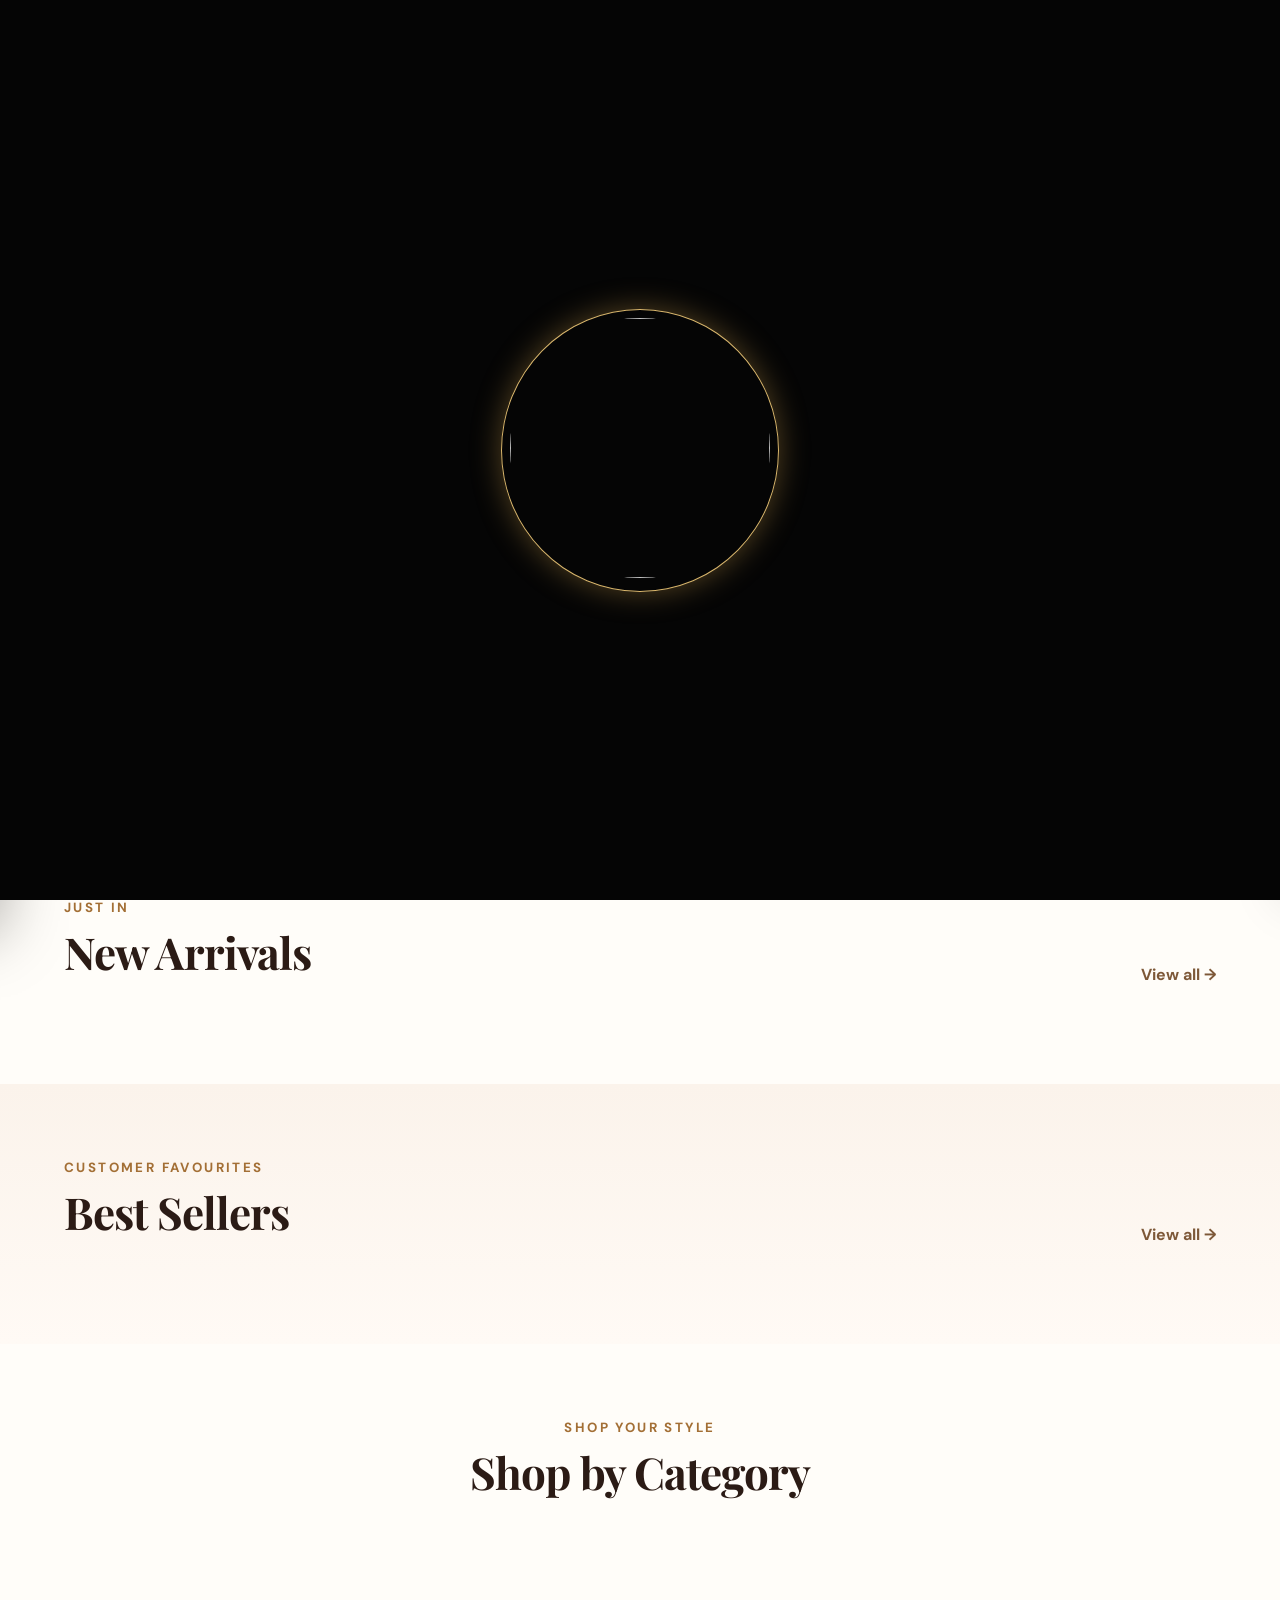
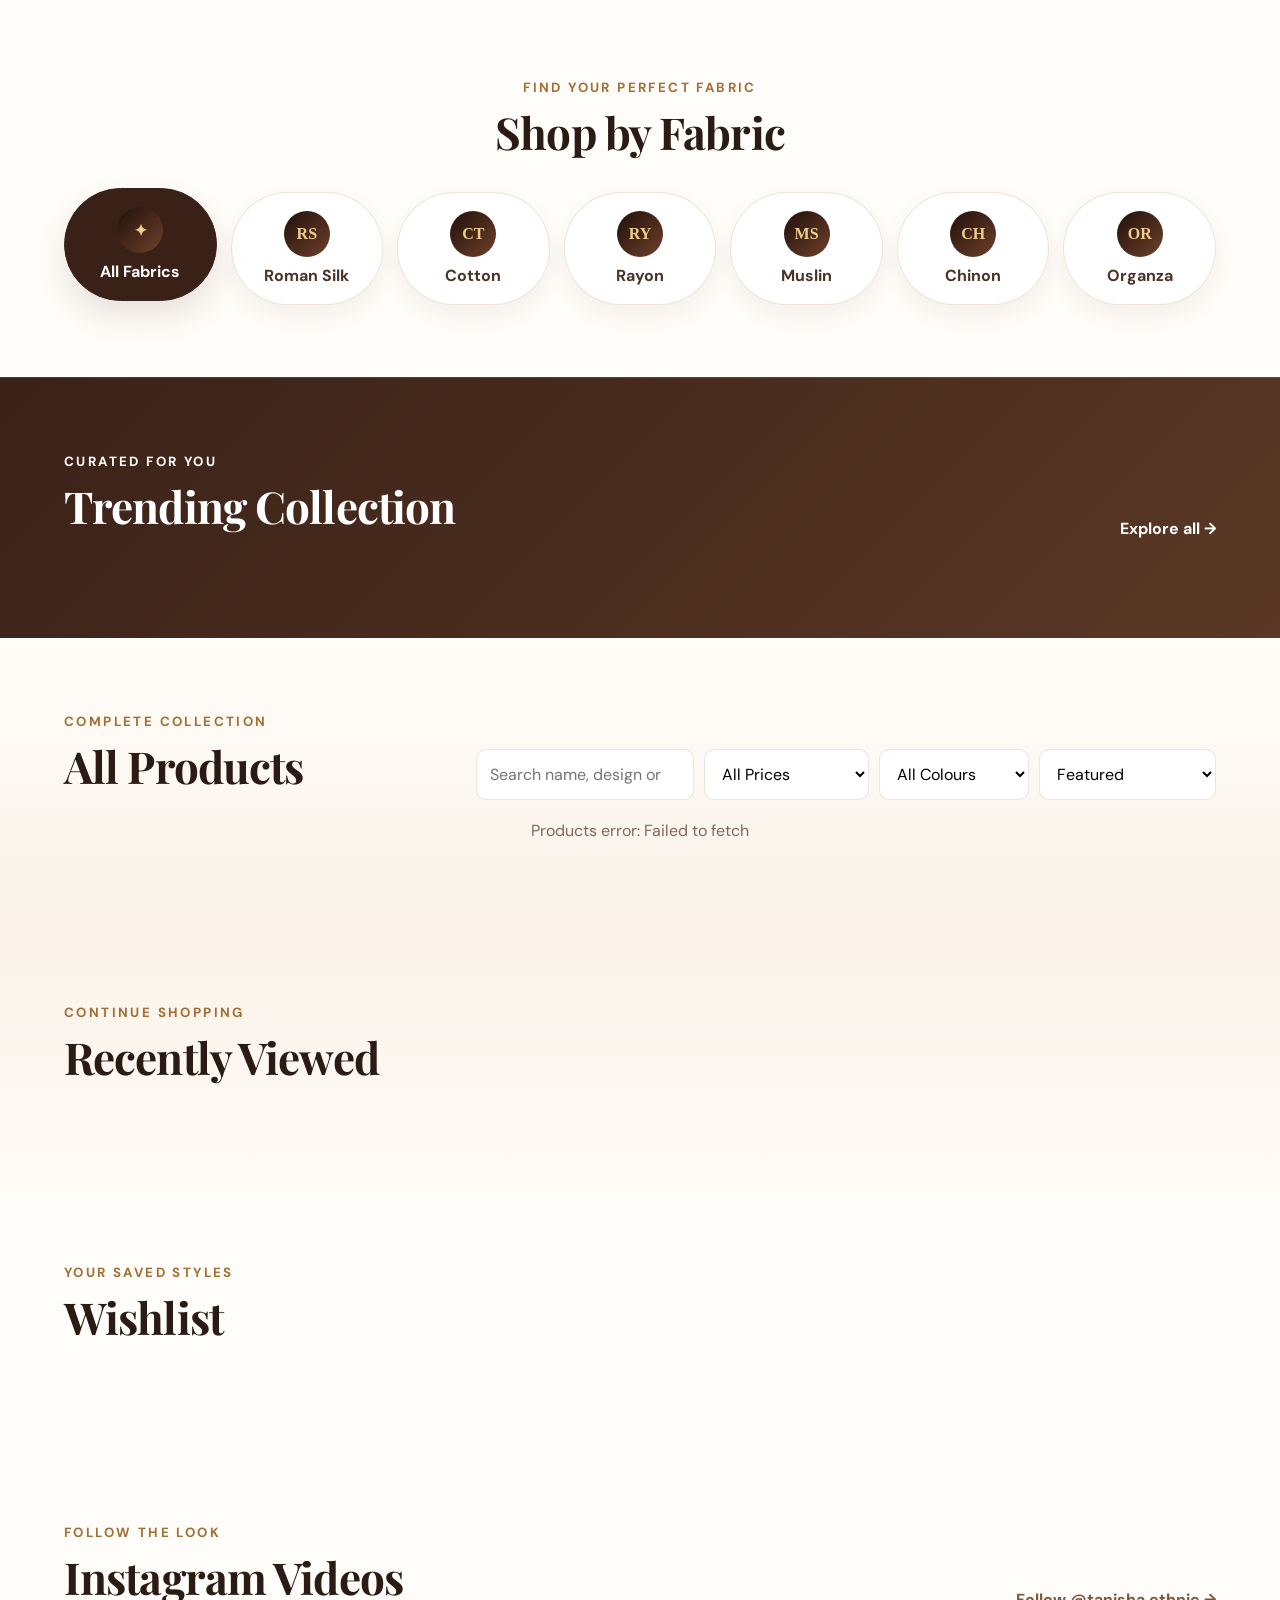
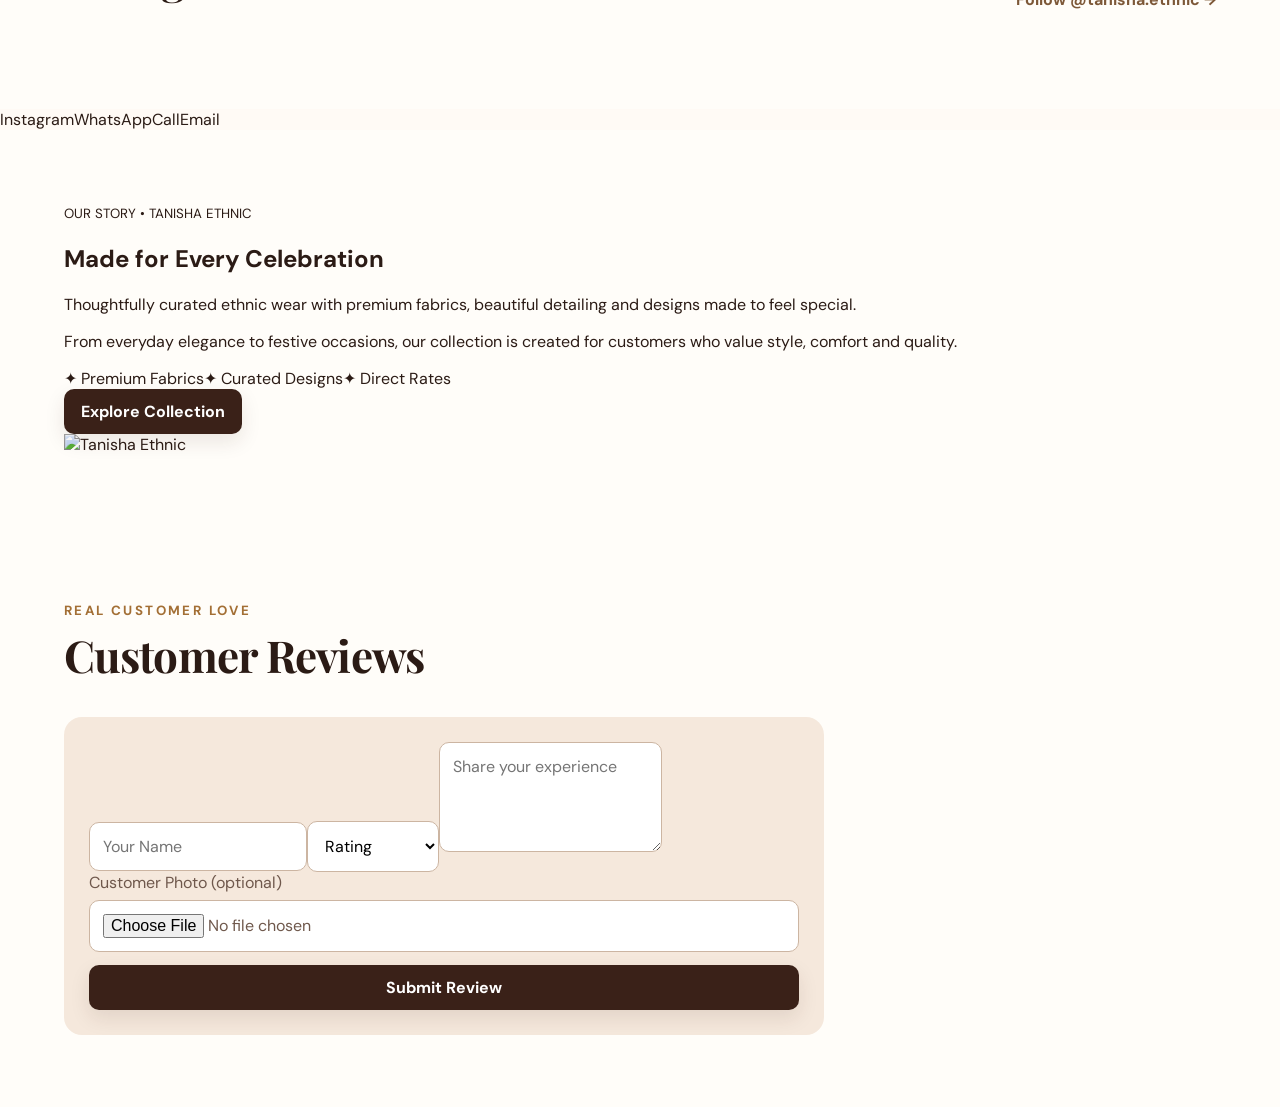
==== index.html @ c93c906d "fix: finalize reviews and story sections" ====
<!doctype html>
<html lang="en">
<head>
  <meta charset="utf-8">
  <meta name="viewport" content="width=device-width,initial-scale=1,viewport-fit=cover">
  <title>Premium Ethnic Collection | Direct Manufacturer Rates | Tanisha Ethnic</title>
  <meta name="description" content="Premium ethnic collection from Tanisha Ethnic with direct manufacturer rates. Explore curated ethnic styles and order directly on WhatsApp.">
  <meta name="theme-color" content="#fffaf5">
  <meta name="robots" content="index,follow,max-image-preview:large">
  <meta property="og:title" content="Premium Ethnic Collection | Direct Manufacturer Rates | Tanisha Ethnic">
  <meta property="og:description" content="Premium ethnic styles at direct manufacturer rates from Tanisha Ethnic, Ahmedabad.">
  <meta property="og:type" content="website">
  <meta property="og:url" content="https://tanishaethnics.netlify.app/">
  <meta property="og:image" content="https://tanishaethnics.netlify.app/brand-round.png">
  <meta property="og:image:width" content="1024">
  <meta property="og:image:height" content="1024">
  <meta name="twitter:card" content="summary_large_image">
  <link rel="canonical" href="https://tanishaethnics.netlify.app/">
  <link rel="manifest" href="manifest.webmanifest">
  <link rel="icon" type="image/png" href="favicon-192.png"><link rel="apple-touch-icon" href="apple-touch-icon.png">
  <link rel="preconnect" href="https://cdn.jsdelivr.net" crossorigin>
  <link rel="preconnect" href="https://cxydymcjgxgcdqgltnii.supabase.co" crossorigin>
  <link rel="stylesheet" href="styles.css?v=46-premium-luxury"><link rel="stylesheet" href="premium-light.css?v=46-premium-luxury">
  <style id="mobile-contact-overflow-fix">
    @media (max-width:600px){
      .contactStrip>a{min-width:0;overflow:hidden}
      .contactStrip>a>span:last-child{min-width:0;max-width:calc(100% - 44px);overflow:hidden}
      .contactStrip strong,.contactStrip small{display:block;min-width:0;overflow:hidden;text-overflow:ellipsis;white-space:nowrap}
      .contactStrip strong{font-size:10px;letter-spacing:-.2px}
    }
  </style>
  <!-- Tanisha Ethnic V38 Final Launch Edition -->
  <script type="application/ld+json">
  {
    "@context": "https://schema.org",
    "@type": "OnlineStore",
    "name": "Tanisha Ethnic",
    "url": "https://tanishaethnics.netlify.app/",
    "logo": "https://tanishaethnics.netlify.app/brand-round.png",
    "email": "tanishaethnic@gmail.com",
    "telephone": "+91-81411-52565",
    "address": {
      "@type": "PostalAddress",
      "addressLocality": "Ahmedabad",
      "addressRegion": "Gujarat",
      "addressCountry": "IN"
    },
    "sameAs": ["https://www.instagram.com/tanisha.ethnic/"]
  }
  </script>
</head>
<body>
  <div id="brandLoader" class="brandLoader" aria-hidden="true"><div class="loaderGlow"><img src="brand-round.png" alt=""><span></span></div></div><script>window.setTimeout(function(){var l=document.getElementById("brandLoader");if(l)l.classList.add("hide");},2500);</script>
  <svg class="svgSprite" aria-hidden="true" focusable="false">
    <symbol id="i-menu" viewBox="0 0 24 24"><path d="M4 6h16M4 12h16M4 18h16"/></symbol>
    <symbol id="i-cart" viewBox="0 0 24 24"><path d="M3 4h2l2.2 10.2a2 2 0 0 0 2 1.6h7.8a2 2 0 0 0 2-1.6L20.5 8H7"/><circle cx="10" cy="20" r="1"/><circle cx="18" cy="20" r="1"/></symbol>
    <symbol id="i-whatsapp" viewBox="0 0 24 24"><path d="M20.5 11.6a8.4 8.4 0 0 1-12.4 7.4L3 20.5l1.5-4.9A8.4 8.4 0 1 1 20.5 11.6Z"/><path d="M8.4 7.7c.2-.4.4-.4.7-.4h.5c.2 0 .4.1.5.4l.8 1.9c.1.3 0 .5-.1.7l-.6.8c-.2.2-.1.5 0 .7.7 1.2 1.7 2.2 3 2.8.3.1.5.1.7-.1l.8-1c.2-.2.4-.3.7-.2l1.9.9c.3.1.4.3.4.6 0 .4-.2 1.4-.9 2-.6.6-1.5.9-2.4.7-1.2-.2-2.7-.8-4.4-2.3-1.4-1.2-2.4-2.7-3-4.1-.6-1.5-.1-2.8.5-3.4Z"/></symbol>
    <symbol id="i-instagram" viewBox="0 0 24 24"><rect x="3" y="3" width="18" height="18" rx="5"/><circle cx="12" cy="12" r="4"/><circle cx="17.5" cy="6.5" r="1" fill="currentColor" stroke="none"/></symbol>
    <symbol id="i-phone" viewBox="0 0 24 24"><path d="M7.2 3.5 4.8 5.9c-.8.8-.5 2.5.4 4.2 1.7 3.3 5.4 7 8.7 8.7 1.7.9 3.4 1.2 4.2.4l2.4-2.4-4.1-3-1.7 1.7c-.5.5-1.4.2-2.4-.5a14 14 0 0 1-3.3-3.3c-.7-1-.9-1.9-.5-2.4l1.7-1.7-3-4.1Z"/></symbol>
    <symbol id="i-mail" viewBox="0 0 24 24"><rect x="3" y="5" width="18" height="14" rx="2"/><path d="m4 7 8 6 8-6"/></symbol>
    <symbol id="i-heart" viewBox="0 0 24 24"><path d="M20.8 4.8a5.5 5.5 0 0 0-7.8 0L12 5.8l-1-1a5.5 5.5 0 0 0-7.8 7.8L12 21l8.8-8.4a5.5 5.5 0 0 0 0-7.8Z"/></symbol>
    <symbol id="i-truck" viewBox="0 0 24 24"><path d="M3 6h11v10H3zM14 10h4l3 3v3h-7z"/><circle cx="7" cy="18" r="2"/><circle cx="18" cy="18" r="2"/></symbol>
    <symbol id="i-box" viewBox="0 0 24 24"><path d="m4 7 8-4 8 4-8 4-8-4Z"/><path d="M4 7v10l8 4 8-4V7M12 11v10"/></symbol>
    <symbol id="i-sparkle" viewBox="0 0 24 24"><path d="m12 2 1.6 5.4L19 9l-5.4 1.6L12 16l-1.6-5.4L5 9l5.4-1.6L12 2ZM19 15l.8 2.2L22 18l-2.2.8L19 21l-.8-2.2L16 18l2.2-.8L19 15Z"/></symbol>
    <symbol id="i-pin" viewBox="0 0 24 24"><path d="M20 10c0 5-8 12-8 12S4 15 4 10a8 8 0 1 1 16 0Z"/><circle cx="12" cy="10" r="2.5"/></symbol>
    <symbol id="i-search" viewBox="0 0 24 24"><circle cx="11" cy="11" r="7"/><path d="m20 20-4-4"/></symbol>
  </svg>
  <div id="offerBar" class="offerBar">Premium Ethnic Collection | Direct Manufacturer Rates</div>
  <header class="siteHeader">
    <button id="menuBtn" class="menuBtn iconOnly" aria-label="Open menu"><svg><use href="#i-menu"/></svg></button>
    <a class="brand" href="#top"><img src="brand-round.png" alt="Tanisha Ethnic"><span><b>TANISHA ETHNIC</b><small>Elegance in Every Thread</small></span></a>
    <nav id="mainNav" class="sideDrawer" aria-hidden="true"><div class="drawerBrand"><img src="brand-round.png" alt="Tanisha Ethnic"><div><b>Tanisha Ethnic</b><small>Premium Retail Store</small></div><button id="closeMenu" aria-label="Close menu">×</button></div><a href="#top">⌂ Home</a><a href="#new">✦ New Arrivals</a><a href="#best">♨ Best Sellers</a><a href="#shop">♢ Shop Collection</a><a href="#fabric">✧ Shop by Fabric</a><a href="#videos">▶ Instagram Videos</a><a href="#story">♛ Our Story</a><a href="#wishlist">♡ Wishlist <span id="wishlistCount" class="hidden">0</span></a><a href="#reviews">★ Customer Reviews</a><div class="drawerDivider"></div><a id="menuInstagram" target="_blank" rel="noopener">Instagram</a><a id="menuWhatsApp" target="_blank" rel="noopener">WhatsApp Support</a><a href="mailto:tanishaethnic@gmail.com">Email Us</a><a href="admin.html">Admin Login</a></nav><div id="menuBackdrop" class="menuBackdrop"></div>
    <div class="headerActions"><button id="searchBtn" class="headerIcon" aria-label="Search"><svg><use href="#i-search"/></svg></button><a href="#wishlist" class="headerIcon" aria-label="Wishlist"><svg><use href="#i-heart"/></svg></a><button id="installBtn" class="ghostBtn hidden">Install App</button><button id="cartBtn" class="cartBtn" aria-label="Open cart"><svg><use href="#i-cart"/></svg><span id="cartCount" class="hidden">0</span></button><a id="whatsappTop" class="primaryBtn withIcon" target="_blank" rel="noopener"><svg><use href="#i-whatsapp"/></svg>WhatsApp</a></div>
  </header>

  <section class="contactStrip">
    <a id="instagramTop" target="_blank" rel="noopener"><span class="contactIcon"><svg><use href="#i-instagram"/></svg></span><span><small>Instagram</small><strong>@tanisha.ethnic</strong></span></a>
    <a id="whatsappContact" target="_blank" rel="noopener"><span class="contactIcon"><svg><use href="#i-whatsapp"/></svg></span><span><small>WhatsApp</small><strong id="whatsappNumberText">+91 81411 52565</strong></span></a>
    <a id="phoneTop" href="tel:+918141152565"><span class="contactIcon"><svg><use href="#i-phone"/></svg></span><span><small>Call Us</small><strong id="phoneNumberText">+91 81411 52565</strong></span></a>
    <a href="mailto:tanishaethnic@gmail.com"><span class="contactIcon"><svg><use href="#i-mail"/></svg></span><span><small>Email</small><strong>tanishaethnic@gmail.com</strong></span></a>
  </section>

  <main id="top">
    <section class="heroSlider" aria-label="Offers and collections">
      <div id="heroSlides"></div>
      <button id="prevSlide" class="sliderBtn prev" aria-label="Previous slide">‹</button>
      <button id="nextSlide" class="sliderBtn next" aria-label="Next slide">›</button>
      <div id="slideDots" class="slideDots"></div>
    </section>

    <section class="trustRow"><div><b><svg><use href="#i-sparkle"/></svg>Premium Quality</b><small>Finest fabrics</small></div><div><b><svg><use href="#i-box"/></svg>Easy Shopping</b><small>Simple & smooth experience</small></div><div><b><svg><use href="#i-whatsapp"/></svg>WhatsApp Assistance</b><small>Quick support</small></div><div><b><svg><use href="#i-truck"/></svg>Secure Experience</b><small>Safe & trusted shopping</small></div></section>

    <section id="new" class="section"><div class="sectionHeading"><div><small>JUST IN</small><h2>New Arrivals</h2></div><a href="#shop">View all →</a></div><div id="newGrid" class="productGrid"></div></section>
    <section id="best" class="section soft"><div class="sectionHeading"><div><small>CUSTOMER FAVOURITES</small><h2>Best Sellers</h2></div><a href="#shop">View all →</a></div><div id="bestGrid" class="productGrid"></div></section>

    <section class="section categories"><div class="sectionHeading center"><div><small>SHOP YOUR STYLE</small><h2>Shop by Category</h2></div></div><div id="categoryButtons"></div></section>

    <section id="fabric" class="section fabricSection"><div class="sectionHeading center"><div><small>FIND YOUR PERFECT FABRIC</small><h2>Shop by Fabric</h2></div></div><div id="fabricButtons" class="fabricButtons"><button data-fabric="All" class="active"><span>✦</span>All Fabrics</button><button data-fabric="Roman Silk"><span>RS</span>Roman Silk</button><button data-fabric="Cotton"><span>CT</span>Cotton</button><button data-fabric="Rayon"><span>RY</span>Rayon</button><button data-fabric="Muslin"><span>MS</span>Muslin</button><button data-fabric="Chinon"><span>CH</span>Chinon</button><button data-fabric="Organza"><span>OR</span>Organza</button></div></section>

    <section id="trending" class="section darkSection"><div class="sectionHeading"><div><small>CURATED FOR YOU</small><h2>Trending Collection</h2></div><a href="#shop">Explore all →</a></div><div id="trendingGrid" class="productGrid"></div></section>

    <section id="shop" class="section shopSection">
      <div class="shopHead"><div><small>COMPLETE COLLECTION</small><h2>All Products</h2></div><div class="filters"><input id="search" type="search" list="searchSuggestions" autocomplete="off" placeholder="Search name, design or category"><datalist id="searchSuggestions"></datalist><select id="priceFilter"><option value="all">All Prices</option><option value="under1000">Under ₹1,000</option><option value="1000to2000">₹1,000–₹2,000</option><option value="above2000">Above ₹2,000</option></select><select id="colorFilter"><option value="all">All Colours</option></select><select id="sort"><option value="featured">Featured</option><option value="new">Newest</option><option value="low">Price: Low to High</option><option value="high">Price: High to Low</option><option value="discount">Best Discount</option></select></div></div>
      <p id="statusText" class="statusText">Loading products…</p><div id="productGrid" class="productGrid"></div>
    </section>

    <section id="recent" class="section soft"><div class="sectionHeading"><div><small>CONTINUE SHOPPING</small><h2>Recently Viewed</h2></div></div><div id="recentGrid" class="productGrid"></div></section>

    <section id="wishlist" class="section wishlistSection"><div class="sectionHeading"><div><small>YOUR SAVED STYLES</small><h2>Wishlist</h2></div></div><div id="wishlistGrid" class="productGrid"></div></section>

    <section id="videos" class="section videoSection"><div class="sectionHeading"><div><small>FOLLOW THE LOOK</small><h2>Instagram Videos</h2></div><a id="instagramSectionLink" target="_blank" rel="noopener">Follow @tanisha.ethnic →</a></div><div id="videoGrid" class="videoGrid"></div></section>

    <div class="contactQuickLinks"><a id="storyInstagram" target="_blank" rel="noopener">Instagram</a><a id="storyWhatsApp" target="_blank" rel="noopener">WhatsApp</a><a id="storyCall">Call</a><a id="storyEmail" href="mailto:tanishaethnic@gmail.com">Email</a></div><section id="story" class="section storySection"><div class="storyCard"><div><small>OUR STORY • TANISHA ETHNIC</small><h2>Made for Every Celebration</h2><p>Thoughtfully curated ethnic wear with premium fabrics, beautiful detailing and designs made to feel special.</p><p>From everyday elegance to festive occasions, our collection is created for customers who value style, comfort and quality.</p><div class="storyHighlights"><span>✦ Premium Fabrics</span><span>✦ Curated Designs</span><span>✦ Direct Rates</span></div><a href="#shop" class="primaryBtn">Explore Collection</a></div><img src="brand-round.png" alt="Tanisha Ethnic"></div></section>

    <section id="reviews" class="section reviewsSection"><div class="sectionHeading"><div><small>REAL CUSTOMER LOVE</small><h2>Customer Reviews</h2></div></div><div class="reviewSummary" id="ratingSummary"></div><div id="reviewGrid" class="reviewsList"></div><form id="reviewForm" class="reviewForm"><div class="reviewFormGrid"><input name="customer_name" required maxlength="80" placeholder="Your Name"><select name="rating" required><option value="">Rating</option><option value="5">★★★★★ 5</option><option value="4">★★★★☆ 4</option><option value="3">★★★☆☆ 3</option><option value="2">★★☆☆☆ 2</option><option value="1">★☆☆☆☆ 1</option></select><textarea name="review_text" required maxlength="500" placeholder="Share your experience"></textarea><label class="reviewUpload">Customer Photo (optional)<input name="photo" type="file" accept="image/*"></label></div><button class="primaryBtn" type="submit">Submit Review</button></form></section>
  </main>

  <div id="cartDrawer" class="cartDrawer" aria-hidden="true"><div class="cartPanel"><div class="panelHead"><h2>Your Cart</h2><button id="closeCart" aria-label="Close cart">×</button></div><div id="cartItems"></div><div class="cartFooter"><div><span>Total</span><strong id="cartTotal">₹0</strong></div><a id="checkoutWhatsApp" class="primaryBtn" target="_blank" rel="noopener">Order on WhatsApp</a></div></div></div>
  <div id="searchOverlay" class="searchOverlay hidden"><div class="searchPanel"><button id="closeSearch" aria-label="Close search">×</button><input id="searchOverlayInput" type="search" placeholder="Search products..."><div id="searchOverlayResults"></div></div></div>
  <div id="productModal" class="modal hidden"><div class="modalBackdrop"></div><div class="modalCard"><button id="closeModal" class="modalClose">×</button><div id="modalBody"></div></div></div>
  <div id="toast" class="toast" role="status"></div>
  <script src="config.js"></script><script src="menu.js"></script><script src="app.js"></script>
</body>
</html>
---- styles.css ----
@import url('https://fonts.googleapis.com/css2?family=DM+Sans:wght@400;500;600;700&family=Playfair+Display:wght@600;700&display=swap');
:root{--ink:#2b1b15;--brown:#3a2118;--gold:#b7874f;--cream:#fffaf5;--soft:#f5e8dc;--line:#ead9ca;--white:#fff;--danger:#b93838;--green:#128c4b;--shadow:0 18px 50px rgba(43,27,21,.10)}
*{box-sizing:border-box}html{scroll-behavior:smooth}body{margin:0;font-family:'DM Sans',Arial,sans-serif;background:var(--cream);color:var(--ink)}body.noScroll{overflow:hidden}a{text-decoration:none;color:inherit}button,input,select,textarea{font:inherit}.hidden{display:none!important}.offerBar{background:linear-gradient(90deg,#20100b,#5b3423,#20100b);color:#fff;text-align:center;padding:10px 16px;font-size:13px;font-weight:700;letter-spacing:.4px}.siteHeader{min-height:82px;display:flex;align-items:center;justify-content:space-between;padding:10px 5%;background:rgba(255,255,255,.96);backdrop-filter:blur(12px);position:sticky;top:0;z-index:20;border-bottom:1px solid #f0e4da}.brand{display:flex;align-items:center;gap:11px}.brand img{width:56px;height:56px;border-radius:50%}.brand span{display:flex;flex-direction:column}.brand b{font-family:'Playfair Display',serif;letter-spacing:1px}.brand small{font-size:11px;color:#8b6e60}.siteHeader nav{display:flex;gap:24px;align-items:center}.siteHeader nav a{font-weight:600;font-size:14px}.siteHeader nav a:hover{color:var(--gold)}#wishlistCount{display:inline-grid;place-items:center;min-width:20px;height:20px;border-radius:20px;background:var(--brown);color:#fff;font-size:11px}.headerActions{display:flex;gap:8px}.primaryBtn,.secondaryBtn,.ghostBtn{border:0;border-radius:10px;padding:12px 17px;font-weight:700;cursor:pointer;display:inline-flex;align-items:center;justify-content:center}.primaryBtn{background:var(--brown);color:#fff}.primaryBtn:hover{background:#24130e}.secondaryBtn{background:#fff;border:1px solid #cdb29a;color:var(--brown)}.ghostBtn{background:#f3e6d9;color:var(--brown)}.menuBtn{display:none;border:0;background:transparent;font-size:26px}.contactStrip{display:grid;grid-template-columns:repeat(4,1fr);border-bottom:1px solid var(--line);background:var(--line);gap:1px}.contactStrip>a{display:flex;align-items:center;justify-content:center;gap:10px;padding:12px;background:#fff}.contactStrip>a>span:last-child{display:flex;flex-direction:column}.contactStrip small{color:#866b5d;font-size:11px}.contactStrip strong{font-size:13px}.contactIcon{width:34px;height:34px;border-radius:50%;display:grid;place-items:center;background:#f4e7dc;color:var(--brown);font-weight:800;font-size:12px}.heroSlider{position:relative;min-height:620px;overflow:hidden;background:#25130d}.slide{position:absolute;inset:0;display:grid;grid-template-columns:1.05fr .95fr;align-items:center;padding:70px 7%;opacity:0;transform:scale(1.02);transition:.65s ease;color:#fff;background:radial-gradient(circle at 75% 35%,rgba(183,135,79,.30),transparent 28%),linear-gradient(120deg,#1b0d09,#5a3020)}.slide.active{opacity:1;transform:scale(1)}.slideText{z-index:2}.slideText small,.sectionHeading small,.shopHead small{letter-spacing:2.4px;color:#cda879;font-weight:700}.slide h1{font-family:'Playfair Display',serif;font-size:68px;line-height:1.02;margin:14px 0;max-width:680px}.slide p{font-size:19px;line-height:1.7;max-width:580px;color:#f6e8dd}.heroActions{display:flex;gap:15px;align-items:center;margin-top:28px}.heroLink{font-weight:700;border-bottom:1px solid #fff}.slideVisual{position:relative;display:grid;place-items:center}.slideVisual img{position:relative;z-index:2;max-width:430px;width:100%;max-height:470px;object-fit:contain;filter:drop-shadow(0 30px 50px #0008)}.heroGlow{position:absolute;width:390px;height:390px;border-radius:50%;background:radial-gradient(circle,#d9b18055,transparent 65%)}.sliderBtn{position:absolute;top:50%;transform:translateY(-50%);z-index:3;width:46px;height:46px;border:1px solid #ffffff55;border-radius:50%;font-size:30px;background:#ffffff20;color:#fff;cursor:pointer}.sliderBtn.prev{left:18px}.sliderBtn.next{right:18px}.slideDots{position:absolute;bottom:20px;left:0;right:0;display:flex;justify-content:center;gap:8px;z-index:3}.slideDots button{width:9px;height:9px;border-radius:50%;border:0;background:#ffffff66}.slideDots button.active{width:28px;border-radius:10px;background:#fff}.trustRow{display:grid;grid-template-columns:repeat(4,1fr);padding:24px 5%;background:#fff;border-bottom:1px solid var(--line)}.trustRow div{display:flex;flex-direction:column;align-items:center;text-align:center;gap:5px;border-right:1px solid var(--line)}.trustRow div:last-child{border:0}.trustRow small{color:#846a5d}.section{padding:72px 5%}.section.soft{background:var(--soft)}.sectionHeading{display:flex;justify-content:space-between;align-items:end;margin-bottom:26px}.sectionHeading.center{justify-content:center;text-align:center}.sectionHeading h2,.shopHead h2{font-family:'Playfair Display',serif;font-size:44px;margin:5px 0}.sectionHeading>a{font-weight:700;color:var(--brown)}.productGrid{display:grid;grid-template-columns:repeat(4,1fr);gap:22px}.productCard{background:#fff;border:1px solid var(--line);border-radius:18px;overflow:hidden;box-shadow:0 8px 30px rgba(43,27,21,.06);transition:.25s}.productCard:hover{transform:translateY(-5px);box-shadow:var(--shadow)}.imageWrap{position:relative;overflow:hidden}.imageWrap>img{display:block;width:100%;aspect-ratio:3/4;object-fit:cover;object-position:top;background:#efe1d4;transition:.4s}.productCard:hover .imageWrap>img{transform:scale(1.035)}.badge,.discount{position:absolute;top:12px;padding:7px 10px;border-radius:30px;color:#fff;font-size:11px;font-weight:800;z-index:2}.badge{left:12px;background:var(--brown)}.discount{right:12px;background:var(--danger)}.wishBtn{position:absolute;right:12px;bottom:12px;width:42px;height:42px;border-radius:50%;border:1px solid #ead9ca;background:#fff;font-size:22px;cursor:pointer;box-shadow:0 5px 14px #0002}.wishBtn.active{color:var(--danger)}.cardBody{padding:17px}.cardBody>small{color:#8c6e5e;text-transform:uppercase;letter-spacing:1px}.cardBody h3{font-family:'Playfair Display',serif;font-size:22px;margin:8px 0 10px}.priceRow{display:flex;align-items:center;gap:8px}.price{font-size:20px;font-weight:800}.priceRow del{color:#9d887d}.stock{font-size:12px;font-weight:700}.stock.in{color:var(--green)}.stock.out{color:#9b6b3f}.cardActions{display:grid;grid-template-columns:1fr 1fr;gap:8px;margin-top:14px}.cardActions>*{padding:10px 9px;font-size:13px}.categories{text-align:center}.categories button{padding:11px 18px;border:1px solid #cdb29a;background:#fff;border-radius:30px;margin:5px;cursor:pointer;font-weight:700}.categories button.active{background:var(--brown);color:#fff}.shopSection{background:#fff}.shopHead{display:flex;justify-content:space-between;align-items:end;gap:20px;margin-bottom:20px}.filters{display:flex;gap:10px}.filters input,.filters select,.reviewForm input,.reviewForm select,.reviewForm textarea{padding:13px;border:1px solid #ccb5a2;border-radius:10px;background:#fff}.filters input{min-width:300px}.statusText{text-align:center;color:#806759}.wishlistSection{background:#f8eee6}.wishlistNote{margin-top:-15px;color:#7f675a}.textBtn{border:0;background:transparent;color:var(--danger);font-weight:700;cursor:pointer}.emptyState{grid-column:1/-1;text-align:center;padding:55px;background:#fff;border:1px dashed #cdb29a;border-radius:18px}.emptyState b{font-family:'Playfair Display',serif;font-size:26px}.emptyState .primaryBtn{margin-top:10px}.reviewsSection{background:#fff}.reviewGrid{display:grid;grid-template-columns:repeat(3,1fr);gap:18px}.reviewCard{background:#fffaf5;padding:22px;border-radius:16px;border:1px solid var(--line)}.reviewCard p{line-height:1.65}.stars{color:#d39200;letter-spacing:2px}.reviewForm{margin-top:28px;background:var(--soft);padding:25px;border-radius:18px;display:grid;gap:13px;max-width:760px}.formTwo{display:grid;grid-template-columns:1fr 180px;gap:10px}.reviewForm textarea{min-height:110px;resize:vertical}.floatingWa{position:fixed;right:20px;bottom:20px;width:58px;height:58px;border-radius:50%;background:#1ca95c;color:#fff;display:grid;place-items:center;font-weight:900;z-index:15;box-shadow:0 12px 30px #0004}footer{background:#1d0f0a;color:#fff;padding:48px 5%;display:grid;grid-template-columns:1.4fr .8fr 1fr;gap:35px}.footerBrand{display:flex;gap:16px;align-items:center}.footerBrand img{width:88px}.footerBrand p{margin:6px 0}.footerLinks,.footerContacts{display:flex;flex-direction:column;gap:10px}.modal{display:none;position:fixed;inset:0;background:#000b;align-items:center;justify-content:center;padding:20px;z-index:40}.modal.open{display:flex}.modalCard{background:#fff;max-width:1050px;width:100%;display:grid;grid-template-columns:1fr 1fr;border-radius:20px;overflow:hidden;position:relative;max-height:94vh}.closeBtn,.zoomOverlay button{position:absolute;right:12px;top:12px;border:0;border-radius:50%;width:40px;height:40px;font-size:24px;z-index:4}.gallery{padding:20px;background:#f7ece2;overflow:auto}.mainImageBox{position:relative}.mainImageBox>img{width:100%;height:570px;object-fit:contain;background:#fff;border-radius:12px}.zoomBtn{position:absolute;right:10px;bottom:10px;padding:9px 12px;border:0;border-radius:9px;background:#fff}.thumbs{display:flex;gap:9px;margin-top:10px;overflow:auto}.thumbs img{width:76px;height:94px;object-fit:cover;border:2px solid transparent;border-radius:8px;cursor:pointer}.thumbs img.active{border-color:var(--brown)}.productDetails{padding:38px;overflow:auto}.productDetails>small{color:#9b765f;letter-spacing:1.5px}.productDetails h2{font-family:'Playfair Display',serif;font-size:38px;margin:8px 0}.modalPriceRow{display:flex;align-items:center;gap:10px}.modalPriceRow h3{font-size:27px}.modalPriceRow del{color:#9f8a7f}.modalPriceRow span{background:#fee4e4;color:#a72d2d;padding:5px 8px;border-radius:20px;font-size:12px;font-weight:800}.productDetails>p{line-height:1.7;color:#654f44}.detailGrid{display:grid;grid-template-columns:1fr 1fr;gap:10px}.detailGrid p{margin:0;padding:13px;background:#fff8f2;border:1px solid var(--line);border-radius:10px;display:flex;flex-direction:column;gap:5px}.detailGrid span{color:#745b4f}.modalActions{display:flex;gap:10px;margin-top:22px}.wishlistAction.active{color:var(--danger)}.zoomOverlay{display:none;position:fixed;inset:0;background:#000f;z-index:60;align-items:center;justify-content:center;padding:20px}.zoomOverlay.open{display:flex}.zoomOverlay img{max-width:95vw;max-height:95vh;object-fit:contain}.zoomOverlay button{position:fixed}.toast{position:fixed;left:50%;bottom:28px;transform:translate(-50%,30px);background:#21110c;color:#fff;padding:12px 18px;border-radius:30px;opacity:0;pointer-events:none;transition:.25s;z-index:80}.toast.show{opacity:1;transform:translate(-50%,0)}.empty{text-align:center;grid-column:1/-1;padding:30px;color:#765f53}
@media(max-width:980px){.menuBtn{display:block}.siteHeader nav{display:none;position:absolute;left:3%;right:3%;top:78px;background:#fff;padding:18px;border-radius:14px;box-shadow:var(--shadow);flex-direction:column;align-items:flex-start}.siteHeader nav.open{display:flex}.headerActions .ghostBtn{display:none}.slide{grid-template-columns:1fr}.slideVisual{position:absolute;right:2%;bottom:0;opacity:.45}.slideText{max-width:700px}.productGrid{grid-template-columns:repeat(2,1fr)}.reviewGrid{grid-template-columns:1fr 1fr}.modalCard{grid-template-columns:1fr;overflow:auto}.mainImageBox>img{height:430px}.contactStrip{grid-template-columns:repeat(2,1fr)}.trustRow{grid-template-columns:repeat(2,1fr);gap:20px}.trustRow div:nth-child(2){border-right:0}.shopHead{align-items:stretch;flex-direction:column}.filters input{min-width:0;flex:1}}
@media(max-width:600px){.siteHeader{padding:8px 3%}.brand img{width:48px;height:48px}.brand b{font-size:13px}.brand small{font-size:9px}.headerActions .primaryBtn{padding:10px;font-size:12px}.contactStrip>a{justify-content:flex-start;padding:10px}.contactStrip strong{font-size:11px}.slide{padding:60px 8% 80px}.slide h1{font-size:42px}.slide p{font-size:16px}.heroSlider{min-height:600px}.slideVisual img{max-height:300px}.section{padding:56px 4%}.sectionHeading h2,.shopHead h2{font-size:34px}.productGrid,.reviewGrid{grid-template-columns:1fr}.filters{flex-direction:column}.cardActions{grid-template-columns:1fr 1fr}.formTwo{grid-template-columns:1fr}.trustRow{padding:20px 4%}.trustRow div{border:0}.modal{padding:8px}.productDetails{padding:24px}.productDetails h2{font-size:30px}.detailGrid{grid-template-columns:1fr}.modalActions{flex-direction:column}.mainImageBox>img{height:390px}footer{grid-template-columns:1fr}.floatingWa{width:54px;height:54px;right:14px;bottom:14px}}
/* Premium V4 retail upgrades */
.cartBtn{border:1px solid #dfcfc2;background:#fff;color:#2c1710;border-radius:10px;padding:10px 13px;font-weight:800;cursor:pointer}.cartBtn span{display:inline-grid;place-items:center;min-width:20px;height:20px;border-radius:999px;background:#2c1710;color:#fff;font-size:11px}.filters{flex-wrap:wrap}.filters select{min-width:150px}.cardActions{display:grid!important;grid-template-columns:1fr 1fr}.addCartBtn{grid-column:1/-1;background:#f1e4d9;color:#2c1710;border:1px solid #d9c2af;border-radius:9px;padding:10px;font-weight:800;cursor:pointer}.addCartBtn:hover{background:#e6d2c2}.cartDrawer{position:fixed;top:0;right:0;width:min(430px,100%);height:100dvh;background:#fff;z-index:80;transform:translateX(105%);transition:.3s ease;box-shadow:-20px 0 50px #0002;display:flex;flex-direction:column}.cartDrawer.open{transform:translateX(0)}.cartBackdrop{position:fixed;inset:0;background:#0008;z-index:79;opacity:0;pointer-events:none;transition:.25s}.cartBackdrop.open{opacity:1;pointer-events:auto}.cartHead{display:flex;justify-content:space-between;align-items:center;padding:22px;border-bottom:1px solid #eee}.cartHead h2{margin:3px 0;font-family:Georgia,serif}.cartHead button{width:40px;height:40px;border:0;border-radius:50%;font-size:25px}.cartItems{padding:16px;overflow:auto;flex:1}.cartItem{display:grid;grid-template-columns:72px 1fr auto;gap:12px;padding:12px 0;border-bottom:1px solid #eee}.cartItem img{width:72px;height:92px;object-fit:cover;border-radius:8px}.cartItem h4{margin:0 0 6px;font-family:Georgia,serif}.cartItem p{margin:3px 0;font-size:13px;color:#725d52}.qty{display:flex;align-items:center;gap:8px;margin-top:8px}.qty button{width:28px;height:28px;border:1px solid #dac7b7;background:#fff;border-radius:6px}.removeCart{border:0;background:none;color:#a12f2f;cursor:pointer}.cartFooter{padding:18px;border-top:1px solid #eee;display:grid;gap:12px}.cartTotal{display:flex;justify-content:space-between;font-size:20px}.cartFooter .primaryBtn{width:100%}.emptyCart{text-align:center;padding:45px 10px;color:#745f54}.recentHidden{display:none!important}@media(max-width:700px){.headerActions{gap:5px}.cartBtn{padding:9px}.filters select{width:100%}.cardActions{grid-template-columns:1fr}.addCartBtn{grid-column:auto}.cartDrawer{width:100%}}

/* Premium V5 permanent logo and SVG icon system */
.svgSprite{position:absolute;width:0;height:0;overflow:hidden}.siteHeader svg,.contactStrip svg,.trustRow svg,.floatingWa svg,.footerContacts svg,.withIcon svg,.cartBtn svg,.menuBtn svg{width:20px;height:20px;fill:none;stroke:currentColor;stroke-width:1.9;stroke-linecap:round;stroke-linejoin:round;flex:none}.withIcon{display:inline-flex;align-items:center;gap:8px}.menuBtn.iconOnly{display:none;align-items:center;justify-content:center}.menuBtn.iconOnly svg{width:26px;height:26px}.cartBtn{display:inline-flex;align-items:center;gap:7px}.cartBtn svg{width:21px;height:21px}.contactIcon{display:grid!important;place-items:center;width:36px;height:36px}.contactIcon svg{width:18px;height:18px}.trustRow b{display:flex;align-items:center;gap:9px}.trustRow b svg{color:var(--gold);width:23px;height:23px}.floatingWa svg{width:30px;height:30px;stroke-width:1.7}.footerContacts .withIcon{gap:10px}.brand img,.footerBrand img,.loginCard img{object-fit:contain}.brand img{filter:drop-shadow(0 4px 8px rgba(43,27,21,.12))}@media(max-width:980px){.menuBtn.iconOnly{display:flex}}

/* V5.1 mobile header: menu fixed on the left, logo next to it */
@media(max-width:980px){
  .siteHeader{justify-content:flex-start;gap:10px}
  .menuBtn.iconOnly{order:1;flex:0 0 42px;width:42px;height:42px;border:1px solid var(--line);border-radius:10px;background:#fff}
  .brand{order:2;min-width:0}
  .headerActions{order:3;margin-left:auto}
  .siteHeader nav{top:76px}
}
@media(max-width:600px){
  .siteHeader{gap:7px}
  .menuBtn.iconOnly{flex-basis:40px;width:40px;height:40px}
  .brand span{min-width:0}
  .brand b{white-space:nowrap}
}
/* Premium V6 brand system */
:root{--black:#090909;--lux-gold:#c89b48;--blush:#c88291}
.brandLoader{position:fixed;inset:0;z-index:9999;background:#050505;display:grid;place-items:center;transition:opacity .5s,visibility .5s}.brandLoader.hide{opacity:0;visibility:hidden}.loaderGlow{position:relative;width:min(54vw,260px);aspect-ratio:1}.loaderGlow img{width:100%;height:100%;object-fit:contain;border-radius:50%;animation:loaderPulse 1.45s ease-in-out infinite}.loaderGlow span{position:absolute;inset:-9px;border:1px solid #d9b66c;border-radius:50%;box-shadow:0 0 30px #c89b4866;animation:loaderRing 1.45s ease-in-out infinite}@keyframes loaderPulse{50%{transform:scale(1.035);filter:drop-shadow(0 0 22px #c89b4866)}}@keyframes loaderRing{50%{transform:scale(1.06);opacity:.35}}
.siteHeader{background:rgba(255,255,255,.97)}.brand img{width:150px;height:58px;border-radius:0;object-fit:contain;object-position:left center}.brand span{display:none}.headerIcon{width:43px;height:43px;border:1px solid var(--line);border-radius:11px;background:#fff;display:grid;place-items:center;color:var(--brown)}.headerIcon svg{width:20px;height:20px;fill:none;stroke:currentColor;stroke-width:1.8}.sideDrawer{position:fixed!important;display:flex!important;inset:0 auto 0 0!important;width:min(88vw,380px);height:100dvh;background:#fff!important;border-radius:0!important;padding:0 20px 24px!important;box-shadow:18px 0 60px #0004!important;z-index:101!important;transform:translateX(-105%);transition:transform .32s ease;overflow:auto;align-items:stretch!important;gap:0!important}.sideDrawer.open{transform:translateX(0)}.sideDrawer>a{display:flex;padding:16px 8px;border-bottom:1px solid #f0e5dc;font-size:15px!important}.drawerBrand{margin:0 -20px 10px;padding:22px 20px;background:linear-gradient(145deg,#080808,#22130e);color:#fff;display:grid;grid-template-columns:66px 1fr 38px;gap:12px;align-items:center}.drawerBrand img{width:66px;height:66px;border-radius:50%;object-fit:cover}.drawerBrand div{display:flex;flex-direction:column}.drawerBrand b{font-family:'Playfair Display',serif;font-size:19px;color:#e6c578}.drawerBrand small{color:#e9d6ca}.drawerBrand button{width:38px;height:38px;border:1px solid #ffffff33;border-radius:50%;background:#ffffff12;color:#fff;font-size:25px}.drawerDivider{height:10px;background:#f8f0e9;margin:8px -20px}.menuBackdrop{position:fixed;inset:0;background:#0009;z-index:100;opacity:0;visibility:hidden;transition:.3s}.menuBackdrop.open{opacity:1;visibility:visible}.menuBtn.iconOnly{display:flex!important;order:0!important}.siteHeader nav a:hover{color:var(--lux-gold)}footer{background:#070707;border-top:2px solid #9d7537}.footerBrand img{width:105px;border-radius:50%}
@media(max-width:600px){.siteHeader{display:grid;grid-template-columns:42px minmax(0,1fr) auto;gap:7px;padding:7px 3%}.brand{min-width:0}.brand img{width:126px;height:52px}.headerActions{gap:5px}.headerIcon{width:38px;height:38px}.headerActions>a.headerIcon{display:none}.headerActions .primaryBtn{display:none}.cartBtn{width:40px;height:40px;padding:0;justify-content:center}.contactStrip{display:none}.heroSlider{min-height:570px}.slide{padding-top:72px}.sideDrawer{width:88vw}}

/* Premium V6.1 — mobile UI polish, balanced header and non-overlapping hero */
.siteHeader{min-height:76px;padding-top:8px;padding-bottom:8px}
.brand img{width:168px;height:60px}
.offerBar{padding:8px 14px;font-size:12px;line-height:1.35}
.headerActions{align-items:center}
.headerIcon,.cartBtn,.menuBtn.iconOnly{transition:transform .2s ease,box-shadow .2s ease}
.headerIcon:active,.cartBtn:active,.menuBtn.iconOnly:active{transform:scale(.94)}

@media(max-width:900px){
  .offerBar{font-size:12px;padding:7px 12px;white-space:nowrap;overflow:hidden;text-overflow:ellipsis}
  .siteHeader{display:grid;grid-template-columns:48px minmax(0,1fr) auto;gap:10px;padding:9px 3%;min-height:72px}
  .menuBtn.iconOnly{width:46px;height:46px;flex-basis:46px;border-radius:13px;box-shadow:0 5px 16px rgba(43,27,21,.07)}
  .brand{width:max-content;max-width:100%;overflow:hidden}
  .brand img{width:154px;height:54px;object-position:left center}
  .headerActions{gap:7px;margin-left:auto}
  .headerIcon,.cartBtn{width:44px;height:44px;padding:0;border-radius:13px;justify-content:center;box-shadow:0 5px 16px rgba(43,27,21,.06)}
  .headerActions>a.headerIcon,.headerActions .primaryBtn,.headerActions .ghostBtn{display:none}
  .cartBtn span{position:absolute;margin:0;transform:translate(14px,-15px);min-width:18px;height:18px;border:2px solid #fff;font-size:9px}
  .cartBtn{position:relative}
  .contactStrip{display:none}

  .heroSlider{min-height:710px}
  .slide{grid-template-columns:1fr;grid-template-rows:auto minmax(0,1fr);align-items:start;padding:48px 24px 64px;background:radial-gradient(circle at 72% 72%,rgba(183,135,79,.32),transparent 28%),linear-gradient(145deg,#1a0c08,#572d1e)}
  .slideText{max-width:100%;padding:0 28px 0 20px}
  .slideText small{font-size:13px;letter-spacing:2.2px}
  .slide h1{font-size:52px;line-height:1.02;margin:16px 0 12px;max-width:100%}
  .slide p{font-size:17px;line-height:1.55;margin:0;max-width:650px;display:-webkit-box;-webkit-line-clamp:3;-webkit-box-orient:vertical;overflow:hidden}
  .heroActions{margin-top:22px;gap:18px;flex-wrap:wrap}
  .heroActions .primaryBtn{padding:13px 20px}
  .slideVisual{position:relative;right:auto;bottom:auto;opacity:1;width:100%;height:350px;align-self:end;margin-top:22px;display:grid;place-items:end center}
  .slideVisual img{width:min(78%,460px);height:100%;max-height:350px;object-fit:contain;object-position:center bottom;filter:drop-shadow(0 22px 34px #0009)}
  .heroGlow{width:330px;height:330px;bottom:-10px}
  .sliderBtn{top:auto;bottom:190px;width:43px;height:43px;background:#ffffff22;backdrop-filter:blur(8px)}
  .sliderBtn.prev{left:12px}.sliderBtn.next{right:12px}
  .slideDots{bottom:22px}
  .floatingWa{width:54px;height:54px;right:14px;bottom:16px}
  .floatingWa svg{width:27px;height:27px}
}

@media(max-width:560px){
  .siteHeader{grid-template-columns:44px minmax(0,1fr) auto;gap:7px;padding:7px 10px}
  .menuBtn.iconOnly{width:42px;height:42px;flex-basis:42px}
  .brand img{width:132px;height:49px}
  .headerIcon,.cartBtn{width:40px;height:40px}
  .heroSlider{min-height:670px}
  .slide{padding:40px 16px 58px}
  .slideText{padding:0 32px 0 18px}
  .slideText small{font-size:11px}
  .slide h1{font-size:42px;margin-top:13px}
  .slide p{font-size:15px;-webkit-line-clamp:2}
  .heroActions{gap:14px;margin-top:18px}
  .heroActions .primaryBtn{padding:12px 17px}
  .slideVisual{height:325px;margin-top:15px}
  .slideVisual img{width:min(88%,390px);max-height:325px}
  .sliderBtn{bottom:170px;width:40px;height:40px}
  .section{padding:52px 4%}
  .productGrid{grid-template-columns:repeat(2,minmax(0,1fr));gap:10px}
  .productCard{border-radius:13px}
  .cardBody{padding:11px}
  .cardBody h3{font-size:17px;line-height:1.2;min-height:40px;margin:6px 0 8px}
  .cardBody>small{font-size:10px}
  .price{font-size:17px}
  .priceRow del{font-size:12px}
  .cardActions{grid-template-columns:1fr!important;gap:6px}
  .cardActions>*{font-size:11px;padding:9px 5px}
  .addCartBtn{grid-column:auto}
  .wishBtn{width:37px;height:37px;right:8px;bottom:8px}
  .badge,.discount{top:8px;padding:5px 7px;font-size:9px}.badge{left:8px}.discount{right:8px}
  .sectionHeading h2,.shopHead h2{font-size:32px}
}

/* Premium V7 — luxury brand polish */
:root{--lux-black:#090705;--lux-gold:#caa15b;--lux-rose:#c77c8e;--lux-ivory:#fffaf4}
.siteHeader{box-shadow:0 10px 28px rgba(43,23,16,.08);border-bottom:1px solid #ead8c8}
.brand{gap:10px}.brand img{width:64px;height:64px;object-fit:contain;filter:drop-shadow(0 4px 10px rgba(70,38,24,.16))}.brand span{display:flex!important}.brand b{font-size:16px;letter-spacing:1.4px;color:#24130e}.brand small{font-size:10px;letter-spacing:.5px;color:#9a7661}
.menuBtn.iconOnly,.headerIcon,.cartBtn{border-color:#e7d4c2;background:linear-gradient(180deg,#fff,#fffaf5);box-shadow:0 6px 16px rgba(47,25,17,.07)}
.menuBtn.iconOnly:hover,.headerIcon:hover,.cartBtn:hover{border-color:#cba66b;box-shadow:0 8px 20px rgba(77,46,30,.12)}
.sideDrawer{background:linear-gradient(180deg,#fff 0,#fffaf5 100%)!important}.sideDrawer>a{position:relative;padding-left:12px}.sideDrawer>a:before{content:'';position:absolute;left:0;top:50%;width:3px;height:0;background:linear-gradient(var(--lux-gold),var(--lux-rose));border-radius:4px;transition:.2s}.sideDrawer>a:hover:before{height:60%;transform:translateY(-50%)}
.heroSlider{border-bottom:1px solid #3b2418}.slide{background:radial-gradient(circle at 73% 40%,rgba(202,161,91,.28),transparent 28%),linear-gradient(125deg,#130806 0,#3c1c13 48%,#6b3b27 100%)}.slide:after{content:'';position:absolute;inset:0;background:linear-gradient(90deg,rgba(0,0,0,.18),transparent 56%);pointer-events:none}.slideText,.slideVisual{position:relative;z-index:1}.slide h1{text-shadow:0 4px 22px rgba(0,0,0,.28)}.heroActions .primaryBtn{background:linear-gradient(135deg,#bb8b45,#d7b775);color:#1b0d09;box-shadow:0 10px 25px rgba(0,0,0,.22)}
.sectionHeading h2,.shopHead h2{letter-spacing:-.5px}.sectionHeading>a{border-bottom:1px solid transparent}.sectionHeading>a:hover{border-color:currentColor}
.productCard{border-color:#ead7c5;box-shadow:0 12px 28px rgba(51,29,19,.07)}.productCard:hover{transform:translateY(-6px);box-shadow:0 20px 42px rgba(51,29,19,.14)}.imageWrap:after{content:'';position:absolute;inset:auto 0 0;height:22%;background:linear-gradient(transparent,rgba(24,12,8,.10));pointer-events:none}.badge{background:linear-gradient(135deg,#21100b,#6d3e28)}.discount{background:linear-gradient(135deg,#a52b35,#d75f68)}.wishBtn{z-index:3}.cardBody h3{letter-spacing:-.2px}.addCartBtn{background:linear-gradient(135deg,#f7eadc,#efe0cf);border:1px solid #d9bea4;color:#2d1811;font-weight:800;box-shadow:none}.addCartBtn:hover{background:#ead4bf}.cardActions .primaryBtn{background:#301810}
.reviewCard{box-shadow:0 10px 26px rgba(45,24,16,.05)}
footer{background:radial-gradient(circle at 15% 0,#2a1710 0,#090705 46%);border-top:2px solid var(--lux-gold)}footer a:hover{color:#e2bd79}.footerBrand b{font-family:'Playfair Display',serif;font-size:24px;color:#e4c17d}.footerBrand img{box-shadow:0 0 0 1px #c99e5c,0 14px 35px #0008}.footerPolicies{display:flex;flex-wrap:wrap;gap:12px;margin-top:12px;font-size:12px;color:#d9c7ba}.footerStory{max-width:420px;line-height:1.6;color:#d9c7ba}

@media(max-width:900px){
  .siteHeader{grid-template-columns:48px minmax(0,1fr) auto}.brand img{width:52px;height:52px}.brand span{display:flex!important}.brand b{font-size:14px}.brand small{font-size:9px}.heroSlider{min-height:680px}.slide{padding-top:38px}.slideVisual{height:330px}.slideVisual img{width:min(78%,410px)}
}
@media(max-width:560px){
  .siteHeader{grid-template-columns:43px minmax(0,1fr) auto}.brand{gap:6px}.brand img{width:45px;height:45px}.brand b{font-size:12px;letter-spacing:.7px}.brand small{display:none}.headerActions{gap:5px}.headerIcon,.cartBtn{width:39px;height:39px}.heroSlider{min-height:640px}.slide{padding:34px 14px 56px}.slideText{padding:0 26px 0 10px}.slide h1{font-size:39px}.slideVisual{height:300px}.slideVisual img{width:min(94%,360px)}.sliderBtn{bottom:155px}.section{padding:48px 4%}.sectionHeading{margin-bottom:20px}.sectionHeading h2,.shopHead h2{font-size:30px}.productGrid{gap:9px}.productCard{border-radius:14px}.cardBody{padding:10px}.cardBody h3{font-size:16px;min-height:38px}.stock{font-size:11px}.cardActions>*{font-size:10px;padding:8px 4px}.addCartBtn{padding:10px 5px;font-size:12px}.floatingWa{bottom:18px;right:12px}
}

/* Premium V8 Launch Edition */
:root{--v8-gold:#d7b66d;--v8-gold-deep:#a77832;--v8-ink:#140906;--v8-cream:#fffaf3;--v8-rose:#c87c8d}
.siteHeader{position:sticky;top:0;z-index:90;background:rgba(255,255,255,.94);backdrop-filter:blur(18px) saturate(150%)}
.offerBar{background:linear-gradient(90deg,#100705,#4b2418,#100705);letter-spacing:.4px}
.goldBtn{border:0;border-radius:9px;padding:12px 18px;background:linear-gradient(135deg,var(--v8-gold-deep),var(--v8-gold));color:#1b0c07;font-weight:800;cursor:pointer;text-align:center}
.fabricSection{background:linear-gradient(180deg,#fffaf4,#f7eadf)}
.fabricButtons{display:grid;grid-template-columns:repeat(7,minmax(115px,1fr));gap:14px;max-width:1280px;margin:auto}
.fabricButtons button{border:1px solid #e5cfb9;background:#fff;border-radius:18px;padding:18px 10px;display:flex;flex-direction:column;align-items:center;gap:8px;font-weight:700;color:#3b2017;box-shadow:0 10px 22px rgba(64,34,23,.06);cursor:pointer;transition:.25s}
.fabricButtons button span{width:46px;height:46px;border-radius:50%;display:grid;place-items:center;background:linear-gradient(135deg,#20100b,#6f402b);color:#edcf8b;font-family:Georgia,serif}
.fabricButtons button:hover,.fabricButtons button.active{transform:translateY(-4px);border-color:#bd8f4e;box-shadow:0 15px 30px rgba(64,34,23,.12)}
.darkSection{background:radial-gradient(circle at 85% 15%,#59301f 0,#1c0d08 42%,#0d0705 100%);color:#fff}
.darkSection .sectionHeading small,.darkSection .sectionHeading a{color:#e3bd75}.darkSection .productCard{color:#2b1811}
.cardRating{display:flex;align-items:center;gap:5px;margin:7px 0;color:#b37a17;font-size:12px}.cardRating span{color:#816b60;font-size:10px}
.brandStorySection{display:grid;grid-template-columns:.8fr 1.2fr;gap:55px;align-items:center;padding:80px max(5%,calc((100% - 1280px)/2));background:linear-gradient(120deg,#0b0706,#2c160f);color:#fff}
.storyVisual{display:grid;place-items:center}.storyVisual img{width:min(390px,90%);border-radius:50%;box-shadow:0 0 0 1px #b88a45,0 30px 70px #000a}
.storyCopy>small{letter-spacing:3px;color:#d6ad64}.storyCopy h2{font-family:Georgia,serif;font-size:52px;margin:12px 0}.storyCopy p{line-height:1.8;color:#e7d8cc;max-width:690px}
.storyStats{display:grid;grid-template-columns:repeat(3,1fr);gap:12px;margin:28px 0}.storyStats span{padding:16px;border:1px solid #ffffff22;border-radius:12px;background:#ffffff0a}.storyStats b,.storyStats small{display:block}.storyStats b{font-family:Georgia,serif;color:#e5c17b;font-size:20px}.storyStats small{margin-top:5px;color:#d7c6bb}
.bottomNav{display:none}.policyBar{padding:16px 5%;display:flex;align-items:center;justify-content:center;gap:14px;background:#f2e3d6;color:#4d2b20;font-size:13px}.policyBar a{text-decoration:underline;font-weight:700}
.modalActions{display:grid!important;grid-template-columns:repeat(2,1fr)!important}.modalActions .primaryBtn{grid-column:1/-1}.modalActions .goldBtn{width:100%}
.footerPolicies a{color:#d9c7ba}.footerPolicies a:hover{color:#e8c47d}
@media(max-width:900px){.fabricButtons{grid-template-columns:repeat(4,1fr)}.brandStorySection{grid-template-columns:1fr;padding:60px 6%;text-align:center}.storyCopy p{margin-inline:auto}.storyVisual img{width:250px}.storyCopy h2{font-size:42px}.bottomNav{display:grid;grid-template-columns:repeat(4,1fr);position:fixed;left:10px;right:10px;bottom:10px;z-index:85;background:rgba(20,9,6,.94);backdrop-filter:blur(16px);border:1px solid #d2a85e55;border-radius:17px;padding:7px;box-shadow:0 15px 35px #0007}.bottomNav a,.bottomNav button{position:relative;border:0;background:none;color:#f7e8dc;display:flex;flex-direction:column;align-items:center;gap:2px;font-size:10px;padding:4px}.bottomNav span{font-size:21px;color:#dfbc74}.bottomNav i{position:absolute;top:0;right:20%;background:#b72f3d;color:#fff;border-radius:20px;min-width:17px;height:17px;display:grid;place-items:center;font-style:normal;font-size:9px}.floatingWa{bottom:88px!important}.policyBar{padding-bottom:92px;flex-wrap:wrap;text-align:center}}
@media(max-width:560px){body{padding-bottom:0}.fabricButtons{display:flex;overflow:auto;gap:10px;padding:5px 1px 14px;scroll-snap-type:x mandatory}.fabricButtons button{min-width:112px;padding:14px 8px;scroll-snap-align:start}.fabricButtons button span{width:40px;height:40px}.storyCopy h2{font-size:35px}.storyStats{grid-template-columns:1fr}.brandStorySection{padding:52px 5%}.storyVisual img{width:210px}.modalActions{grid-template-columns:1fr!important}.modalActions .primaryBtn{grid-column:auto}.productCard .cardRating{margin:5px 0}.bottomNav{left:8px;right:8px;bottom:8px}}

/* V10.2 mobile product modal bottom safe-area fix */
@media(max-width:900px){
  .modalCard{padding-bottom:0}
  .productDetails{padding-bottom:145px!important}
  .modalActions{margin-bottom:18px}
  .modalActions .primaryBtn,.modalActions .goldBtn{min-height:56px}
}
@media(max-width:560px){
  .productDetails{padding-bottom:155px!important}
}


/* V10.3 final mobile modal safe area + visible WhatsApp order */
@media(max-width:900px){
  .modal{align-items:stretch;padding:0}
  .modalCard{height:100dvh;max-height:100dvh;border-radius:0;overflow-y:auto;overscroll-behavior:contain}
  .productDetails{padding-bottom:calc(190px + env(safe-area-inset-bottom))!important}
  .modalActions{position:relative;z-index:2;gap:12px;margin-bottom:24px}
  .modalActions .primaryBtn,.modalActions .goldBtn,.modalActions .secondaryBtn{min-height:58px}
  #modalOrder{display:flex!important;visibility:visible!important;opacity:1!important;margin-bottom:12px}
}
@media(max-width:560px){
  .productDetails{padding-bottom:calc(205px + env(safe-area-inset-bottom))!important}
  .modalActions{padding-bottom:20px}
}

/* V13 Ultimate — final mobile polish, accessibility and performance */
:focus-visible{outline:3px solid #d3a85e;outline-offset:3px}
img{max-width:100%}.productCard,.headerIcon,.cartBtn,.primaryBtn,.secondaryBtn,.goldBtn{will-change:transform}
@media(prefers-reduced-motion:reduce){*,*:before,*:after{scroll-behavior:auto!important;animation-duration:.01ms!important;animation-iteration-count:1!important;transition-duration:.01ms!important}}
@media(max-width:900px){
  body{padding-bottom:calc(94px + env(safe-area-inset-bottom))}
  .bottomNav{bottom:calc(8px + env(safe-area-inset-bottom));min-height:72px}
  .floatingWa{bottom:calc(102px + env(safe-area-inset-bottom))!important;right:16px!important}
  .toast{bottom:calc(105px + env(safe-area-inset-bottom))}
  footer{padding-bottom:calc(125px + env(safe-area-inset-bottom))}
  .policyBar{padding-bottom:calc(105px + env(safe-area-inset-bottom))}
}
@media(max-width:560px){
  .productGrid{grid-template-columns:repeat(2,minmax(0,1fr));gap:10px}
  .imageWrap>img{aspect-ratio:3/4;object-position:center top}
  .productCard{min-width:0}
  .cardBody h3{display:-webkit-box;-webkit-line-clamp:2;-webkit-box-orient:vertical;overflow:hidden;min-height:38px}
  .cardActions{grid-template-columns:1fr!important}
  .cardActions .primaryBtn,.cardActions .secondaryBtn,.addCartBtn{min-height:42px}
  .sectionHeading{align-items:flex-end;gap:10px}.sectionHeading>a{white-space:nowrap;font-size:13px}
}

/* V14 Ultimate commerce upgrades */
.ratingSummary{margin-top:10px;font-weight:800;color:#a76d00}.ratingSummary span{color:#765f53;font-weight:500}.reviewUpload{display:grid;gap:7px;color:#6f584c}.reviewUpload input{background:#fff}.reviewPhoto{width:100%;aspect-ratio:4/3;object-fit:cover;border-radius:12px;margin-bottom:12px}.trackingCard,.newsletterSection{display:flex;align-items:center;justify-content:space-between;gap:28px;background:linear-gradient(135deg,#21100b,#5b3020);color:#fff;border-radius:24px;padding:38px}.trackingCard h2,.newsletterSection h2{font-family:'Playfair Display',serif;font-size:40px;margin:8px 0}.trackingCard form{display:flex;gap:10px;min-width:min(480px,100%)}.trackingCard input{flex:1;padding:14px;border-radius:10px;border:0}.instagramGrid{display:grid;grid-template-columns:repeat(4,1fr);gap:12px}.instagramGrid a{position:relative;overflow:hidden;border-radius:16px;background:#eee}.instagramGrid img{width:100%;aspect-ratio:1;object-fit:cover;display:block;transition:.35s}.instagramGrid a:hover img{transform:scale(1.05)}.instagramGrid span{position:absolute;inset:auto 10px 10px;background:#0009;color:#fff;padding:7px 10px;border-radius:20px;font-size:12px}.sizeChart{margin:16px 0;background:#fff8f2;border:1px solid var(--line);border-radius:12px;padding:13px}.sizeChart summary{cursor:pointer;font-weight:800}.sizeChart div{display:grid;grid-template-columns:auto 1fr auto 1fr;gap:9px;margin:12px 0}.relatedWrap{padding:0 38px 32px;grid-column:2}.relatedWrap>small{letter-spacing:2px;color:#9b765f;font-weight:800}.relatedGrid{display:grid;grid-template-columns:repeat(3,1fr);gap:10px;margin-top:12px}.relatedMini{border:1px solid var(--line);border-radius:12px;overflow:hidden;background:#fff;cursor:pointer}.relatedMini img{width:100%;aspect-ratio:3/4;object-fit:cover}.relatedMini div{padding:9px}.relatedMini b{display:block;font-size:13px}.relatedMini span{font-size:12px;color:#6d5549}.couponBox{display:grid;grid-template-columns:1fr auto;gap:8px}.couponBox input{padding:11px;border:1px solid var(--line);border-radius:9px}.couponBox small{grid-column:1/-1}.festivalPopup{position:fixed;left:50%;top:50%;transform:translate(-50%,-46%) scale(.96);width:min(410px,calc(100% - 30px));padding:30px;text-align:center;background:linear-gradient(145deg,#170b08,#4b281b);color:#fff;border:1px solid #c89b48;border-radius:24px;z-index:120;box-shadow:0 35px 90px #0009;opacity:0;visibility:hidden;transition:.3s}.festivalPopup.open{opacity:1;visibility:visible;transform:translate(-50%,-50%) scale(1)}.festivalPopup img{width:105px;border-radius:50%}.festivalPopup button{position:absolute;right:12px;top:10px;background:none;border:0;color:#fff;font-size:28px}.festivalPopup h2{font-family:'Playfair Display',serif;font-size:34px;margin:8px}.festivalPopup small{color:#e1bc78;letter-spacing:2px}.touchPulse:active{transform:scale(.97)}
@media(max-width:700px){.trackingCard,.newsletterSection{flex-direction:column;align-items:stretch;padding:26px}.trackingCard form{min-width:0;flex-direction:column}.trackingCard h2,.newsletterSection h2{font-size:31px}.instagramGrid{grid-template-columns:repeat(2,1fr)}.relatedWrap{grid-column:1;padding:0 24px 28px}.relatedGrid{grid-template-columns:repeat(3,1fr)}.relatedMini div{padding:6px}.relatedMini b{font-size:11px}.sizeChart div{grid-template-columns:auto 1fr}.modalCard{padding-bottom:80px}}

/* V15 final brand asset reliability and mobile polish */
.brand img{display:block;object-fit:contain;object-position:left center;max-width:100%;height:58px;width:190px}
.storyVisual img{display:block;width:min(420px,90%);height:auto;aspect-ratio:1;object-fit:contain;margin:auto;filter:drop-shadow(0 28px 55px rgba(0,0,0,.35))}
.footerBrand img{display:block;width:110px;height:110px;object-fit:contain;border-radius:50%}
.festivalPopup img{width:54px;height:54px;object-fit:contain;border-radius:50%}
@media(max-width:600px){
  .brand img{width:170px;height:52px}
  .storyVisual img{width:min(270px,82%)}
  .footerBrand img{width:90px;height:90px}
}


/* V16 FINAL MOBILE POLISH + LOCAL INSTAGRAM VIDEO GALLERY */
.brand span{display:none!important}
.brand{min-width:0;overflow:hidden}
.brand img{width:210px!important;height:60px!important;max-width:100%;object-fit:contain!important;object-position:left center!important}
.storyVisual img{width:min(390px,88%)!important;height:auto!important;aspect-ratio:1/1!important;object-fit:contain!important;border-radius:50%!important}
.videoSection{background:linear-gradient(180deg,#fffaf5,#f4e5d8)}
.sectionIntro{margin:8px 0 0;color:#7b6255}
.videoGrid{display:grid;grid-template-columns:repeat(3,minmax(0,1fr));gap:22px}
.videoCard{overflow:hidden;background:#fff;border:1px solid var(--line);border-radius:20px;box-shadow:0 14px 40px rgba(43,27,21,.09)}
.videoFrame{aspect-ratio:9/16;background:#120806;overflow:hidden}
.videoFrame video{display:block;width:100%;height:100%;object-fit:cover;background:#120806}
.videoMeta{padding:16px}
.videoMeta small{color:#b0834e;letter-spacing:1.5px;font-weight:800}
.videoMeta h3{font-family:'Playfair Display',serif;font-size:23px;margin:7px 0}
.videoMeta p{margin:0;color:#755e52;line-height:1.55}
.videoEmpty{grid-column:1/-1;text-align:center;padding:54px 20px;border:1px dashed #cba98a;border-radius:20px;background:#fff}
.videoEmpty b{font-family:'Playfair Display',serif;font-size:28px}
.videoEmpty p{color:#765f54}.videoEmpty code{background:#f3e5d9;padding:2px 6px;border-radius:5px}
@media(max-width:900px){.videoGrid{grid-template-columns:repeat(2,minmax(0,1fr))}}
@media(max-width:600px){
  .siteHeader{grid-template-columns:43px minmax(0,1fr) auto!important;gap:7px!important;padding:7px 10px!important;overflow:hidden}
  .brand img{width:168px!important;height:52px!important}
  .headerActions>a.headerIcon,.headerActions .primaryBtn{display:none!important}
  .headerActions{gap:5px!important}
  .headerIcon,.cartBtn{width:39px!important;height:39px!important;flex:0 0 39px!important}
  .offerBar{white-space:nowrap;overflow:hidden;text-overflow:ellipsis}
  .videoGrid{grid-template-columns:repeat(2,minmax(0,1fr));gap:10px}
  .videoCard{border-radius:14px}
  .videoMeta{padding:10px}.videoMeta h3{font-size:17px}.videoMeta p{font-size:12px}
  .floatingWa{bottom:calc(105px + env(safe-area-inset-bottom))!important;right:14px!important}
  .bottomNav i{right:15%!important;top:-1px!important}
}
@media(max-width:390px){.brand img{width:145px!important}.videoGrid{grid-template-columns:1fr 1fr}}

/* V17 — Desktop-style mobile layout + installed app polish */
:root{--page-max:1440px}
main>section:not(.heroSlider):not(.trustRow):not(.brandStorySection), footer{max-width:var(--page-max);margin-left:auto;margin-right:auto}
@media(min-width:901px){
  .siteHeader{padding-left:max(4%,calc((100% - var(--page-max))/2));padding-right:max(4%,calc((100% - var(--page-max))/2))}
  .contactStrip,.heroSlider,.trustRow,.policyBar{max-width:var(--page-max);margin-inline:auto}
}
@media(max-width:700px){
  html{font-size:14px}
  .siteHeader{display:grid!important;grid-template-columns:44px minmax(0,1fr) auto!important;align-items:center!important;min-height:70px!important;padding:7px 10px!important;gap:8px!important}
  .menuBtn.iconOnly{width:42px!important;height:42px!important;flex-basis:42px!important}
  .brand{display:flex!important;min-width:0!important;overflow:visible!important}
  .brand img{width:min(185px,100%)!important;height:54px!important;object-fit:contain!important;object-position:left center!important}
  .headerActions{display:flex!important;align-items:center!important;gap:6px!important}
  .headerActions #searchBtn,.headerActions #cartBtn{display:grid!important}
  .headerActions>a.headerIcon,.headerActions #installBtn,.headerActions #whatsappTop{display:none!important}
  .headerIcon,.cartBtn{width:42px!important;height:42px!important;padding:0!important;border-radius:12px!important}
  .cartBtn span{position:absolute;top:-5px;right:-4px}
  .offerBar{font-size:12px;padding:8px 12px}
  .contactStrip{grid-template-columns:repeat(2,1fr)!important}
  .contactStrip>a{min-height:62px;padding:9px 12px!important}

  /* Keep desktop visual hierarchy on phones */
  .heroSlider{min-height:540px!important}
  .slide{display:grid!important;grid-template-columns:1.05fr .95fr!important;align-items:center!important;padding:42px 28px 78px!important}
  .slideText{max-width:none!important;z-index:3!important}
  .slide h1{font-size:clamp(38px,10vw,58px)!important;line-height:.98!important;max-width:380px!important}
  .slide p{font-size:15px!important;line-height:1.45!important;max-width:300px!important}
  .heroActions{flex-direction:column!important;align-items:flex-start!important;gap:12px!important;margin-top:20px!important}
  .slideVisual{position:relative!important;right:auto!important;bottom:auto!important;opacity:1!important;align-self:end!important}
  .slideVisual img{max-width:100%!important;max-height:300px!important;object-fit:contain!important;filter:drop-shadow(0 20px 35px #0008)!important}
  .heroGlow{width:230px!important;height:230px!important}
  .sliderBtn{width:40px!important;height:40px!important}

  .trustRow{grid-template-columns:repeat(2,1fr)!important;padding:18px 12px!important;gap:0!important}
  .trustRow div{padding:12px 6px!important;border-right:0!important;border-bottom:1px solid var(--line)}
  .trustRow div:nth-last-child(-n+2){border-bottom:0}
  .section{padding:46px 14px!important}
  .sectionHeading h2,.shopHead h2{font-size:34px!important}
  .productGrid{grid-template-columns:repeat(2,minmax(0,1fr))!important;gap:12px!important}
  .productCard{border-radius:16px!important}
  .cardBody{padding:12px!important}
  .cardBody h3{font-size:18px!important;min-height:44px!important}
  .cardActions{grid-template-columns:1fr!important}
  .cardActions>*{font-size:12px!important;padding:10px 7px!important}
  .addCartBtn{min-height:42px!important}
  .shopHead{gap:14px!important}
  .filters{display:grid!important;grid-template-columns:1fr 1fr!important;width:100%!important}
  .filters input{grid-column:1/-1!important;width:100%!important}
  .filters select{width:100%!important;min-width:0!important}
  .videoGrid{grid-template-columns:repeat(2,minmax(0,1fr))!important}
  .brandStorySection{grid-template-columns:.75fr 1.25fr!important;text-align:left!important;gap:20px!important;padding:48px 16px!important}
  .storyVisual img{width:100%!important;max-width:175px!important}
  .storyCopy h2{font-size:34px!important}
  .storyCopy p{font-size:13px!important;line-height:1.6!important}
  .storyStats{grid-template-columns:repeat(3,1fr)!important;gap:7px!important}
  .storyStats span{padding:10px 7px!important}
  .storyStats b{font-size:15px!important}
  .storyStats small{font-size:9px!important}
  footer{grid-template-columns:1.2fr .8fr 1fr!important;padding:38px 16px calc(120px + env(safe-area-inset-bottom))!important;gap:18px!important}
  .footerBrand{align-items:flex-start!important}.footerBrand img{width:72px!important;height:72px!important}.footerStory{font-size:12px!important}
  .footerLinks,.footerContacts{font-size:12px!important}

  /* Installed app: stable navigation and safe areas */
  body{padding-bottom:calc(94px + env(safe-area-inset-bottom))!important}
  .bottomNav{left:10px!important;right:10px!important;bottom:calc(8px + env(safe-area-inset-bottom))!important;min-height:70px!important;padding:8px 6px!important}
  .bottomNav a,.bottomNav button{font-size:11px!important;min-height:52px!important;justify-content:center!important}
  .bottomNav span{font-size:23px!important}
  .floatingWa{bottom:calc(98px + env(safe-area-inset-bottom))!important;right:14px!important}
}
@media(max-width:430px){
  .brand img{width:min(156px,100%)!important}
  .slide{grid-template-columns:1.12fr .88fr!important;padding-inline:20px!important}
  .slide h1{font-size:39px!important}
  .slideVisual img{max-height:245px!important}
  .brandStorySection{grid-template-columns:1fr!important;text-align:center!important}
  .storyVisual img{max-width:180px!important}
  footer{grid-template-columns:1fr 1fr!important}.footerBrand{grid-column:1/-1}
}
@media(display-mode:standalone){
  .offerBar{padding-top:calc(8px + env(safe-area-inset-top))}
  .siteHeader{top:0}
  body{-webkit-tap-highlight-color:transparent;overscroll-behavior-y:none}
}

/* V19 FINAL — desktop-style experience on normal mobile browser and installed app */
@media(max-width:700px){
  html,body{width:100%;overflow-x:hidden}
  .siteHeader{grid-template-columns:48px minmax(0,1fr) auto!important;min-height:78px!important;padding:10px 14px!important}
  .menuBtn.iconOnly{width:46px!important;height:46px!important}
  .brand img{width:min(220px,100%)!important;height:58px!important}
  .headerIcon,.cartBtn{width:46px!important;height:46px!important}
  .contactStrip{grid-template-columns:repeat(4,minmax(0,1fr))!important;overflow-x:auto!important;scrollbar-width:none}
  .contactStrip::-webkit-scrollbar{display:none}
  .contactStrip>a{min-width:150px!important}
  .heroSlider{min-height:620px!important}
  .slide{grid-template-columns:1fr 1fr!important;padding:54px 24px 90px!important;gap:14px!important}
  .slide h1{font-size:clamp(42px,11vw,62px)!important;max-width:420px!important}
  .slide p{font-size:16px!important;max-width:330px!important}
  .slideVisual img{max-height:360px!important}
  .section{padding:54px 18px!important}
  .sectionHeading h2,.shopHead h2{font-size:38px!important}
  .productGrid{grid-template-columns:repeat(2,minmax(0,1fr))!important;gap:16px!important}
  .imageWrap>img{aspect-ratio:3/4!important;object-fit:cover!important;object-position:top center!important}
  .cardBody{padding:14px!important}
  .cardBody h3{font-size:19px!important;min-height:48px!important}
  .videoGrid{grid-template-columns:repeat(2,minmax(0,1fr))!important;gap:16px!important}
  .brandStorySection{grid-template-columns:.8fr 1.2fr!important;text-align:left!important;gap:24px!important;padding:58px 20px!important}
  .storyVisual img{max-width:210px!important}
  footer{grid-template-columns:1.25fr .75fr 1fr!important;gap:22px!important;padding:46px 20px calc(120px + env(safe-area-inset-bottom))!important}
}
@media(max-width:420px){
  .brand img{width:min(175px,100%)!important}
  .slide{grid-template-columns:1.12fr .88fr!important;padding-inline:18px!important}
  .slide h1{font-size:41px!important}
  .slideVisual img{max-height:270px!important}
  .brandStorySection{grid-template-columns:1fr!important;text-align:center!important}
  footer{grid-template-columns:1fr 1fr!important}.footerBrand{grid-column:1/-1}
}

/* V20 FINAL STABLE — desktop-inspired mobile without clipping */
@media(max-width:700px){
  html,body{width:100%!important;max-width:100%!important;overflow-x:hidden!important}
  .offerBar,.siteHeader,.contactStrip,.heroSlider,.trustRow,main,footer,.policyBar{width:100%!important;max-width:100%!important;margin-left:0!important;margin-right:0!important}
  .siteHeader{display:grid!important;grid-template-columns:48px minmax(0,1fr) 98px!important;align-items:center!important;gap:8px!important;padding:9px 12px!important;min-height:76px!important;overflow:hidden!important}
  .menuBtn.iconOnly{width:46px!important;height:46px!important}
  .brand{width:100%!important;min-width:0!important;overflow:hidden!important;justify-content:flex-start!important}
  .brand img{display:block!important;width:100%!important;max-width:188px!important;height:56px!important;object-fit:contain!important;object-position:left center!important}
  .headerActions{width:98px!important;display:grid!important;grid-template-columns:46px 46px!important;gap:6px!important}
  .headerActions #searchBtn,.headerActions #cartBtn{display:grid!important;width:46px!important;height:46px!important;padding:0!important}
  .headerActions>a.headerIcon,.headerActions #installBtn,.headerActions #whatsappTop{display:none!important}
  .cartBtn{position:relative!important}.cartBtn span{position:absolute!important;top:-6px!important;right:-5px!important}
  .contactStrip{display:grid!important;grid-template-columns:repeat(2,minmax(0,1fr))!important;overflow:visible!important}
  .contactStrip>a{min-width:0!important;justify-content:flex-start!important;padding:10px 12px!important}
  .heroSlider{min-height:610px!important;border-radius:0!important}
  .slide{grid-template-columns:1.08fr .92fr!important;padding:52px 18px 88px!important;gap:10px!important}
  .slide h1{font-size:clamp(39px,10.4vw,55px)!important;line-height:1!important;max-width:100%!important}
  .slide p{font-size:15px!important;max-width:270px!important}
  .slideVisual img{width:100%!important;max-height:320px!important}
  .heroActions{gap:10px!important}.heroActions .primaryBtn{padding:12px 15px!important}
  .section{padding:50px 14px!important}
  .productGrid,.videoGrid{grid-template-columns:repeat(2,minmax(0,1fr))!important;gap:11px!important}
  .brandStorySection{width:100%!important;grid-template-columns:1fr!important;text-align:center!important;padding:50px 16px!important}
  footer{width:100%!important;grid-template-columns:1fr 1fr!important;padding:42px 16px calc(122px + env(safe-area-inset-bottom))!important;gap:18px!important}
  .footerBrand{grid-column:1/-1!important}
}
@media(max-width:390px){
  .siteHeader{grid-template-columns:44px minmax(0,1fr) 86px!important;padding-inline:8px!important}
  .menuBtn.iconOnly,.headerActions #searchBtn,.headerActions #cartBtn{width:40px!important;height:40px!important}
  .headerActions{width:86px!important;grid-template-columns:40px 40px!important}
  .brand img{max-width:155px!important;height:50px!important}
  .slide{padding-inline:14px!important}.slide h1{font-size:37px!important}.slideVisual img{max-height:260px!important}
}


/* V22 clean premium media quality */
img,video{image-rendering:auto;-webkit-font-smoothing:antialiased}
.productCard .imageWrap img,.slideVisual img{object-position:center;filter:saturate(1.02) contrast(1.015)}
.videoFrame video{background:#100704;object-fit:cover}
@media(min-width:1200px){.section{max-width:1440px}.productGrid{grid-template-columns:repeat(4,minmax(0,1fr))}.heroSlider{min-height:650px}}

/* V30 launch fixes */
.brand img{width:72px!important;height:72px!important;border-radius:50%!important;object-fit:contain!important;background:#050505}
.brand span{display:flex!important}.brand b{font-size:15px;letter-spacing:1.4px}.brand small{font-size:10px}
#cartCount.hidden,#bottomCartCount.hidden{display:none!important}
.bottomNav button{position:relative}.bottomNav #bottomCartCount{position:absolute;right:18%;top:8px;min-width:22px;height:22px;display:grid;place-items:center;border-radius:999px;background:#c33445;color:white;font-style:normal;font-size:11px;font-weight:800}
@media(max-width:600px){.brand img{width:58px!important;height:58px!important}.brand b{font-size:12px}.brand small{font-size:8px}.siteHeader{grid-template-columns:46px minmax(0,1fr) auto}.headerActions #searchBtn,.headerActions #cartBtn{width:46px!important;height:46px!important}}

/* V30 coupon manager */
.couponBox{display:grid;grid-template-columns:1fr auto;gap:8px}.couponBox small{grid-column:1/-1;min-height:18px;color:#765f53}.cartSummary{display:grid;gap:8px}.cartSummary>div{display:flex;justify-content:space-between;align-items:center}.discountLine{color:#178447}.couponCode{display:inline-block;background:#2d1710;color:#fff;border:1px dashed #d7ad72;padding:8px 11px;border-radius:8px;font-weight:800;letter-spacing:1px}.couponRow{grid-template-columns:120px 1.5fr .6fr .9fr auto}@media(max-width:760px){.couponRow{grid-template-columns:1fr}.couponRow>div:first-child{margin-top:6px}.couponBox{grid-template-columns:1fr auto}}

/* FINAL REVIEWED OVERRIDES */
.brand img{image-rendering:auto!important;filter:none!important}
.brand img[src$="brand-wordmark.svg"]{width:min(42vw,190px)!important;height:58px!important;object-fit:contain!important;object-position:left center!important}
.drawerBrand img,.footerBrand img,.loaderGlow img,.storyVisual img,.festivalPopup img{image-rendering:auto!important}
#menuBtn{position:relative!important;z-index:122!important;touch-action:manipulation!important;pointer-events:auto!important}
#mainNav.sideDrawer{display:flex!important;position:fixed!important;top:0!important;bottom:0!important;left:0!important;right:auto!important;width:min(88vw,390px)!important;height:100dvh!important;transform:translate3d(-105%,0,0)!important;visibility:visible!important;opacity:1!important;pointer-events:none!important;z-index:121!important;transition:transform .28s ease!important}
#mainNav.sideDrawer.open{transform:translate3d(0,0,0)!important;pointer-events:auto!important}
#menuBackdrop.menuBackdrop{position:fixed!important;inset:0!important;z-index:120!important;opacity:0!important;visibility:hidden!important;pointer-events:none!important}
#menuBackdrop.menuBackdrop.open{opacity:1!important;visibility:visible!important;pointer-events:auto!important}
#closeMenu{touch-action:manipulation!important;cursor:pointer!important}
.dbLabel{display:block;margin-top:4px;opacity:.65;font-size:11px;letter-spacing:.4px}

/* V31 stable mobile menu — final override */
#menuBtn{position:relative;z-index:10002;touch-action:manipulation;pointer-events:auto!important}
#mainNav.sideDrawer{display:flex!important;position:fixed!important;top:0!important;bottom:0!important;left:0!important;right:auto!important;width:min(88vw,380px)!important;height:100dvh!important;z-index:10001!important;visibility:visible!important;opacity:1!important;transform:translate3d(-105%,0,0)!important;transition:transform .28s ease!important;pointer-events:none!important;overflow-y:auto!important;background:#fff!important}
#mainNav.sideDrawer.open{transform:translate3d(0,0,0)!important;pointer-events:auto!important}
#menuBackdrop.menuBackdrop{display:block!important;position:fixed!important;inset:0!important;z-index:10000!important;background:rgba(0,0,0,.68)!important;opacity:0!important;visibility:hidden!important;pointer-events:none!important;transition:opacity .25s ease,visibility .25s ease!important}
#menuBackdrop.menuBackdrop.open{opacity:1!important;visibility:visible!important;pointer-events:auto!important}
html.menuOpen,html.menuOpen body{overflow:hidden!important}
.brand img[src$="brand-wordmark.svg"],.brand img[src$="logo-transparent.svg"]{image-rendering:auto;filter:none!important}

/* V32 PREMIUM FINAL — crisp branding + stable mobile drawer */
html.menuOpen,body.noScroll{overflow:hidden!important;overscroll-behavior:none}
.siteHeader .brand{display:flex!important;align-items:center!important;min-width:0!important;overflow:hidden!important}
.siteHeader .brand img[src$="brand-wordmark.svg"]{display:block!important;width:clamp(132px,24vw,230px)!important;height:58px!important;max-width:100%!important;border-radius:0!important;object-fit:contain!important;object-position:left center!important;filter:none!important;transform:none!important}
.siteHeader .brand span{display:none!important}
#mainNav.sideDrawer{display:flex!important;flex-direction:column!important;align-items:stretch!important;position:fixed!important;inset:0 auto 0 0!important;width:min(88vw,390px)!important;height:100dvh!important;padding:0 20px 28px!important;background:linear-gradient(180deg,#fff,#fffaf5)!important;transform:translate3d(-105%,0,0)!important;pointer-events:none!important;z-index:10001!important;overflow-y:auto!important;overflow-x:hidden!important;border-radius:0!important;box-shadow:20px 0 60px rgba(0,0,0,.35)!important;transition:transform .28s ease!important}
#mainNav.sideDrawer.open{transform:translate3d(0,0,0)!important;pointer-events:auto!important}
#menuBackdrop.menuBackdrop{position:fixed!important;inset:0!important;background:rgba(0,0,0,.62)!important;z-index:10000!important;opacity:0!important;visibility:hidden!important;pointer-events:none!important;transition:opacity .25s ease,visibility .25s ease!important}
#menuBackdrop.menuBackdrop.open{opacity:1!important;visibility:visible!important;pointer-events:auto!important}
.drawerBrand{position:sticky!important;top:0!important;z-index:2!important;grid-template-columns:72px minmax(0,1fr) 42px!important;min-height:112px!important;margin:0 -20px 10px!important;padding:20px!important;background:linear-gradient(135deg,#080604,#2b160f)!important}
.drawerBrand img{display:block!important;width:72px!important;height:72px!important;aspect-ratio:1!important;border-radius:50%!important;object-fit:contain!important;object-position:center!important;filter:none!important;transform:none!important;background:#080604!important}
.drawerBrand button{display:grid!important;place-items:center!important;width:42px!important;height:42px!important;padding:0!important;line-height:1!important;font-size:29px!important;cursor:pointer!important}
.brandLoader .loaderGlow img,.storyVisual img,.footerBrand img,.festivalPopup img{object-fit:contain!important;filter:none!important;transform:none!important}
.menuBtn.iconOnly{position:relative!important;z-index:91!important;touch-action:manipulation!important}
@media(max-width:600px){
 .siteHeader{grid-template-columns:44px minmax(0,1fr) auto!important;gap:8px!important;padding:8px 10px!important}
 .siteHeader .brand img[src$="brand-wordmark.svg"]{width:min(43vw,170px)!important;height:48px!important}
 .drawerBrand{grid-template-columns:64px minmax(0,1fr) 40px!important;min-height:102px!important}
 .drawerBrand img{width:64px!important;height:64px!important}
}

/* V33 floral logo integration */
.brand img{width:58px!important;height:58px!important;aspect-ratio:1/1;object-fit:contain!important;border-radius:50%!important;flex:none;background:#050505}
.drawerBrand img{width:68px!important;height:68px!important;object-fit:contain!important;border-radius:50%!important;background:#050505}
.loaderGlow img{object-fit:contain!important;border-radius:50%!important}
.footerBrand img{width:92px!important;height:92px!important;object-fit:contain!important;border-radius:50%!important;background:#050505}
@media(max-width:560px){.brand img{width:44px!important;height:44px!important}.drawerBrand img{width:62px!important;height:62px!important}}

/* ===== V35 FINAL STABLE OVERRIDES ===== */
html.menuOpen,body.noScroll{overflow:hidden!important;overscroll-behavior:none!important}
.siteHeader{position:sticky!important;top:0!important;z-index:3000!important;overflow:visible!important;isolation:isolate}
.offerBar,.contactStrip,.heroSlider,.slide,.slideVisual,.heroGlow{z-index:1}
.sideDrawer,#mainNav.sideDrawer{position:fixed!important;inset:0 auto 0 0!important;width:min(88vw,380px)!important;max-width:380px!important;height:100dvh!important;z-index:10001!important;transform:translate3d(-105%,0,0)!important;visibility:visible!important;overflow-y:auto!important;overscroll-behavior:contain!important;backface-visibility:hidden!important;will-change:transform!important}
.sideDrawer.open,#mainNav.sideDrawer.open{transform:translate3d(0,0,0)!important}
.menuBackdrop,#menuBackdrop{position:fixed!important;inset:0!important;z-index:10000!important;background:rgba(0,0,0,.62)!important;opacity:0!important;visibility:hidden!important;pointer-events:none!important;transition:opacity .28s ease,visibility .28s ease!important}
.menuBackdrop.open,#menuBackdrop.open{opacity:1!important;visibility:visible!important;pointer-events:auto!important}
.drawerBrand{position:sticky!important;top:0!important;z-index:2!important}
.brand img{image-rendering:auto!important;transform:translateZ(0);filter:none!important}
@media(max-width:700px){
  .siteHeader{overflow:visible!important}
  .sideDrawer,#mainNav.sideDrawer{width:min(88vw,360px)!important}
  .heroSlider{position:relative!important;z-index:1!important}
}

/* V36 — Mobile product-details overlay final fix */
.modal{z-index:100000!important}
body.noScroll .bottomNav{display:none!important}
@media(max-width:900px){
  .modal{inset:0!important;padding:0!important;align-items:stretch!important;background:#fff!important}
  .modalCard{width:100%!important;height:100dvh!important;max-height:100dvh!important;border-radius:0!important;padding-bottom:0!important;overflow-y:auto!important;overflow-x:hidden!important}
  .closeBtn{position:fixed!important;top:calc(12px + env(safe-area-inset-top))!important;right:12px!important;z-index:100003!important;width:48px!important;height:48px!important;background:rgba(255,255,255,.96)!important;box-shadow:0 8px 24px #0003!important}
  .gallery{padding:14px!important;padding-top:calc(14px + env(safe-area-inset-top))!important}
  .mainImageBox>img{height:auto!important;max-height:68dvh!important;aspect-ratio:3/4!important;object-fit:contain!important}
  .productDetails{padding:28px 24px calc(36px + env(safe-area-inset-bottom))!important;overflow:visible!important}
  .modalActions{margin-bottom:8px!important;padding-bottom:0!important}
}


/* V37 premium product gallery — full image + thumbnails + swipe */
.modal{z-index:10050!important;padding:0!important;background:rgba(20,10,7,.76)!important}
.modalCard{width:min(1180px,100%)!important;max-width:1180px!important;max-height:96dvh!important;border-radius:24px!important;box-shadow:0 28px 80px #0007!important}
.gallery{background:#fbf5ef!important;padding:18px!important}
.mainImageBox{background:#fff!important;border-radius:18px!important;overflow:hidden!important;min-height:0!important}
.mainImageBox>img{display:block!important;width:100%!important;height:min(70vh,720px)!important;object-fit:contain!important;object-position:center!important;background:#fff!important;cursor:zoom-in!important;border-radius:18px!important}
.imageCounter,.zoomCounter{position:absolute;right:14px;bottom:14px;background:#fff;color:#2d1710;padding:7px 11px;border-radius:999px;font-weight:800;font-size:12px;box-shadow:0 4px 16px #0002}
.zoomBtn{left:14px!important;right:auto!important;bottom:14px!important;background:#2d1710!important;color:#fff!important;border-radius:999px!important;padding:9px 14px!important;font-weight:800!important}
.galleryArrow,.zoomNav{position:absolute;top:50%;transform:translateY(-50%);width:44px;height:44px;border:0;border-radius:50%;background:#fff;color:#2d1710;font-size:34px;line-height:1;z-index:3;box-shadow:0 6px 20px #0003;cursor:pointer}
.galleryPrev{left:12px}.galleryNext{right:12px}
.thumbs{display:flex!important;gap:10px!important;margin-top:12px!important;padding:2px 1px 8px!important;overflow-x:auto!important;scroll-snap-type:x proximity!important}
.thumbBtn{flex:0 0 82px!important;width:82px!important;height:100px!important;padding:3px!important;border:2px solid transparent!important;border-radius:12px!important;background:#fff!important;overflow:hidden!important;cursor:pointer!important;scroll-snap-align:start!important}
.thumbBtn img{width:100%!important;height:100%!important;object-fit:cover!important;object-position:top center!important;border-radius:8px!important}
.thumbBtn.active{border-color:#b7854f!important;box-shadow:0 0 0 2px #ead7bd!important}
.productDetails{background:#fff!important}
.zoomOverlay{z-index:10100!important;background:rgba(8,4,3,.97)!important;touch-action:pan-y pinch-zoom!important}
.zoomStage{position:relative;display:grid;place-items:center;width:100%;height:100%}
.zoomOverlay img{max-width:94vw!important;max-height:88dvh!important;object-fit:contain!important;touch-action:pinch-zoom!important}
.zoomPrev{left:18px}.zoomNext{right:18px}.zoomClose{right:16px!important;top:16px!important;background:#fff!important;color:#111!important}
.zoomCounter{position:fixed!important;left:50%!important;right:auto!important;bottom:20px!important;transform:translateX(-50%)!important}
@media(max-width:700px){
  .modal{align-items:flex-start!important;overflow-y:auto!important;background:#fff!important}
  .modalCard{display:block!important;width:100%!important;max-width:none!important;max-height:none!important;min-height:100dvh!important;border-radius:0!important;overflow:visible!important}
  .closeBtn{position:fixed!important;top:calc(12px + env(safe-area-inset-top))!important;right:12px!important;width:48px!important;height:48px!important;background:#fff!important;color:#111!important;box-shadow:0 5px 18px #0003!important;z-index:10060!important}
  .gallery{padding:0 0 12px!important;background:#fff!important;overflow:visible!important}
  .mainImageBox{border-radius:0!important;background:#fff!important}
  .mainImageBox>img{height:auto!important;max-height:none!important;aspect-ratio:3/4!important;object-fit:contain!important;border-radius:0!important;background:#fff!important}
  .galleryArrow{width:40px!important;height:40px!important;font-size:30px!important;opacity:.9!important}
  .galleryPrev{left:8px!important}.galleryNext{right:8px!important}
  .zoomBtn{bottom:12px!important;left:12px!important}
  .imageCounter{bottom:12px!important;right:12px!important}
  .thumbs{padding:10px 14px 6px!important;margin:0!important;gap:10px!important;background:#fff!important}
  .thumbBtn{flex-basis:72px!important;width:72px!important;height:88px!important}
  .productDetails{padding:22px 18px calc(42px + env(safe-area-inset-bottom))!important;overflow:visible!important}
  .productDetails h2{font-size:38px!important}
  .modalActions{display:grid!important;grid-template-columns:1fr 1fr!important}
  .modalActions #modalCart,.modalActions #modalOrder{grid-column:1/-1!important}
  body.noScroll .bottomNav{display:none!important}
  body.noScroll .floatingWa{display:none!important}
  .zoomNav{width:42px!important;height:42px!important;font-size:32px!important}
}

/* ===== V38 FINAL LAUNCH SAFETY ===== */
.modal.open{overscroll-behavior:contain}
.modalCard{isolation:isolate}
.mainImageBox>img{display:block;object-position:top center}
.thumbs{scrollbar-width:thin;scroll-snap-type:x proximity;padding:4px 2px 8px}
.thumbBtn{scroll-snap-align:start}
.zoomStage{position:relative;display:grid;place-items:center;max-width:100%;max-height:100%}
.zoomStage img{user-select:none;-webkit-user-drag:none}
@media(max-width:900px){
  .modal{padding:0!important;align-items:stretch!important}
  .modalCard{width:100%!important;max-width:none!important;max-height:100dvh!important;height:100dvh!important;border-radius:0!important;overflow:auto!important;display:block!important}
  .gallery{overflow:visible!important;padding:12px!important}
  .mainImageBox>img{width:100%!important;height:auto!important;max-height:none!important;aspect-ratio:auto!important;object-fit:contain!important;background:#fff!important}
  .productDetails{overflow:visible!important;padding:24px 18px 120px!important}
  .closeBtn{position:fixed!important;top:calc(10px + env(safe-area-inset-top))!important;right:12px!important;z-index:10200!important}
  body.noScroll{overflow:hidden!important}
  body.noScroll .bottomNav{display:none!important}
}

/* V39 True Final launch polish */
.statusBadges{position:absolute;left:10px;top:10px;z-index:3;display:flex;gap:6px;flex-wrap:wrap;max-width:75%}.statusBadge{padding:6px 9px;border-radius:999px;font-size:11px;font-weight:800;line-height:1;box-shadow:0 4px 12px rgba(0,0,0,.12)}.newBadge{background:#e8f7ec;color:#186a32}.saleBadge{background:#ffe5e7;color:#9d1f2c}.outBadge{background:#241713;color:#fff}.bestBadge{background:#f2d58b;color:#3b2418}.zoomStage{overflow:auto;touch-action:none}.zoomStage img{transition:transform .15s ease;transform-origin:center center}.zoomStage img.isZoomed{cursor:zoom-out}.modalCart:disabled,.addCartBtn:disabled{opacity:.55;cursor:not-allowed}.filters input[list]{min-width:210px}

/* ===== V40 FINAL HEADER + COMPACT HERO POLISH ===== */
@media (max-width:700px){
  .siteHeader{
    display:grid!important;
    grid-template-columns:48px minmax(0,1fr) 100px!important;
    align-items:center!important;
    gap:9px!important;
    min-height:74px!important;
    padding:8px 12px!important;
    overflow:visible!important;
  }
  .siteHeader .brand{
    display:flex!important;
    align-items:center!important;
    gap:9px!important;
    min-width:0!important;
    overflow:visible!important;
  }
  .siteHeader .brand img{
    width:52px!important;
    height:52px!important;
    flex:0 0 52px!important;
    border-radius:50%!important;
    object-fit:contain!important;
    filter:drop-shadow(0 4px 9px rgba(43,27,21,.14))!important;
  }
  .siteHeader .brand span{
    display:flex!important;
    min-width:0!important;
    flex-direction:column!important;
    line-height:1.08!important;
  }
  .siteHeader .brand b{
    display:block!important;
    font-family:'Playfair Display',serif!important;
    font-size:15px!important;
    letter-spacing:.2px!important;
    white-space:nowrap!important;
    overflow:hidden!important;
    text-overflow:ellipsis!important;
    color:#2b1710!important;
  }
  .siteHeader .brand small{
    display:block!important;
    margin-top:4px!important;
    font-size:9px!important;
    white-space:nowrap!important;
    overflow:hidden!important;
    text-overflow:ellipsis!important;
    color:#806658!important;
  }
  .headerActions{
    display:grid!important;
    grid-template-columns:46px 46px!important;
    gap:8px!important;
    justify-content:end!important;
    align-items:center!important;
    overflow:visible!important;
  }
  .headerActions #searchBtn,.headerActions #cartBtn{
    display:grid!important;
    place-items:center!important;
    width:46px!important;
    height:46px!important;
    padding:0!important;
    border-radius:14px!important;
    overflow:visible!important;
  }
  #cartBtn{position:relative!important}
  #cartCount{
    position:absolute!important;
    top:-6px!important;
    right:-6px!important;
    transform:none!important;
    margin:0!important;
    min-width:21px!important;
    height:21px!important;
    padding:0 5px!important;
    border:2px solid #fff!important;
    background:#d8334a!important;
    color:#fff!important;
    font-size:10px!important;
    line-height:17px!important;
    z-index:4!important;
  }
  .heroSlider{
    min-height:500px!important;
    height:500px!important;
  }
  .slide{
    min-height:500px!important;
    height:500px!important;
    padding:44px 34px 70px!important;
    grid-template-columns:minmax(0,1.15fr) minmax(120px,.85fr)!important;
    align-items:center!important;
    column-gap:12px!important;
  }
  .slideText{padding:0!important;align-self:center!important}
  .slide h1{font-size:48px!important;line-height:.98!important;margin:12px 0!important}
  .slide p{font-size:16px!important;line-height:1.45!important;margin:0!important}
  .heroActions{margin-top:22px!important;gap:14px!important;align-items:flex-start!important}
  .slideVisual{height:285px!important;align-self:center!important}
  .slideVisual img{width:100%!important;max-width:250px!important;max-height:285px!important;object-fit:contain!important}
  .heroGlow{width:235px!important;height:235px!important}
  .sliderBtn{top:auto!important;bottom:68px!important;transform:none!important;width:43px!important;height:43px!important}
  .slideDots{bottom:18px!important}
}
@media (max-width:420px){
  .siteHeader{grid-template-columns:44px minmax(0,1fr) 90px!important;padding-inline:8px!important;gap:7px!important}
  .siteHeader .brand{gap:7px!important}
  .siteHeader .brand img{width:46px!important;height:46px!important;flex-basis:46px!important}
  .siteHeader .brand b{font-size:13px!important}
  .siteHeader .brand small{font-size:8px!important}
  .headerActions{grid-template-columns:42px 42px!important;gap:6px!important}
  .headerActions #searchBtn,.headerActions #cartBtn{width:42px!important;height:42px!important}
  .heroSlider,.slide{min-height:470px!important;height:470px!important}
  .slide{padding:38px 24px 64px!important;grid-template-columns:minmax(0,1.2fr) minmax(108px,.8fr)!important}
  .slide h1{font-size:42px!important}
  .slide p{font-size:15px!important}
  .slideVisual{height:255px!important}
  .slideVisual img{max-height:255px!important}
  .sliderBtn{bottom:60px!important}
}

/* Premium Light Luxury Layer */
@import url("premium-light.css?v=1");
---- premium-light.css ----
/* Tanisha Ethnic — Premium Light Luxury layer */
:root{
  --lux-ivory:#fffaf5;
  --lux-cream:#f8efe6;
  --lux-sand:#ead9c7;
  --lux-gold:#b7874f;
  --lux-gold-soft:#d8b98d;
  --lux-ink:#2b1b15;
}

/* Light luxury hero */
.heroSlider{
  background:linear-gradient(135deg,#fffaf5 0%,#f8efe6 58%,#efe0d1 100%) !important;
  color:var(--lux-ink) !important;
  border-bottom:1px solid rgba(183,135,79,.18);
}
.heroSlider .slide{
  color:var(--lux-ink) !important;
  background:
    radial-gradient(circle at 78% 28%,rgba(183,135,79,.18),transparent 27%),
    radial-gradient(circle at 18% 80%,rgba(255,255,255,.85),transparent 35%),
    linear-gradient(120deg,#fffaf5,#f5e8dc) !important;
}
.heroSlider .slideText small{color:#a36f35 !important;letter-spacing:.18em !important}
.heroSlider .slide h1{color:var(--lux-ink) !important;text-shadow:none !important}
.heroSlider .slide p{color:#624b3e !important}
.heroSlider .heroLink{color:var(--lux-ink) !important;border-bottom-color:var(--lux-gold) !important}
.heroSlider .sliderBtn{color:var(--lux-ink) !important;background:rgba(255,255,255,.72) !important;border-color:rgba(183,135,79,.28) !important;box-shadow:0 8px 25px rgba(43,27,21,.08)}
.heroSlider .slideDots button{background:rgba(43,27,21,.22) !important}
.heroSlider .slideDots button.active{background:var(--lux-gold) !important}
.heroSlider .slideVisual img{filter:drop-shadow(0 24px 30px rgba(72,44,27,.16)) !important}

/* Premium navigation and contact details */
.offerBar{background:linear-gradient(90deg,#3a2118,#5a3825,#3a2118) !important;letter-spacing:.12em !important}
.siteHeader{background:rgba(255,255,255,.96) !important;box-shadow:0 8px 28px rgba(58,33,24,.06) !important}
.brand b{letter-spacing:.12em !important}
.brand small{color:#9a744d !important}
.contactStrip{background:#fffdf9 !important;border-bottom:1px solid rgba(183,135,79,.14) !important}

/* Editorial section rhythm */
.section{background:#fffdf9 !important}
.section.soft{background:linear-gradient(180deg,#fbf3eb,#fffaf5) !important}
.sectionHeading small,.shopHead small{color:#a36f35 !important;letter-spacing:.18em !important}
.sectionHeading h2,.shopHead h2{color:var(--lux-ink) !important;letter-spacing:-.02em}
.sectionHeading a{color:#7d5838 !important}

/* High-end product cards */
.productCard,.product-card,.productItem{
  border-color:rgba(183,135,79,.16) !important;
  box-shadow:0 10px 30px rgba(58,33,24,.055) !important;
  transition:transform .25s ease,box-shadow .25s ease,border-color .25s ease !important;
}
.productCard:hover,.product-card:hover,.productItem:hover{
  transform:translateY(-4px);
  border-color:rgba(183,135,79,.32) !important;
  box-shadow:0 18px 42px rgba(58,33,24,.10) !important;
}
.productCard img,.product-card img,.productItem img{background:#f8efe6 !important}

/* Gold micro-details */
button.primaryBtn,.primaryBtn{box-shadow:0 8px 20px rgba(58,33,24,.10)}
.trustRow{background:#fff !important;border-top:1px solid rgba(183,135,79,.10);border-bottom:1px solid rgba(183,135,79,.10)}
.trustRow svg{color:var(--lux-gold) !important}

/* Mobile luxury spacing */
@media (max-width:600px){
  .heroSlider{min-height:430px !important}
  .heroSlider .slide{padding:34px 18px 58px !important}
  .heroSlider .slide h1{font-size:clamp(36px,10vw,52px) !important;line-height:1.02 !important}
  .heroSlider .slide p{font-size:14px !important;line-height:1.6 !important;max-width:32ch}
  .section{padding-top:42px !important;padding-bottom:42px !important}
  .sectionHeading h2,.shopHead h2{font-size:30px !important}
  .productCard,.product-card,.productItem{border-radius:16px !important}
}

/* Keep dark/trending storytelling section intentional */
.darkSection{border-top:1px solid rgba(183,135,79,.22)}

/* V41: editorial luxury homepage hierarchy */
#newGrid .productCard{background:#fff}
#bestGrid{grid-template-columns:repeat(4,minmax(0,1fr));align-items:stretch}
#bestGrid .productCard:first-child{grid-column:span 2;display:grid;grid-template-columns:1.15fr .85fr}
#bestGrid .productCard:first-child .imageWrap{min-height:100%;}
#bestGrid .productCard:first-child .imageWrap>img{height:100%;aspect-ratio:auto;min-height:420px}
#bestGrid .productCard:first-child .cardBody{display:flex;flex-direction:column;justify-content:center;padding:28px}
#bestGrid .productCard:first-child .cardBody h3{font-size:25px}
#bestGrid .productCard:first-child .cardActions{margin-top:auto}
@media(max-width:900px){#bestGrid{grid-template-columns:repeat(2,minmax(0,1fr))}#bestGrid .productCard:first-child{grid-column:span 2;grid-template-columns:1fr 1fr}}
@media(max-width:600px){#bestGrid .productCard:first-child{grid-column:span 2;display:block}#bestGrid .productCard:first-child .imageWrap>img{min-height:0;aspect-ratio:3/4}#bestGrid .productCard:first-child .cardBody{padding:15px}#bestGrid .productCard:first-child .cardBody h3{font-size:19px}}


/* ===== V43 CLEAN PREMIUM MOBILE POLISH ===== */
.heroSlider{
  min-height:560px;
  overflow:hidden;
}
.heroSlider .slide{
  min-height:560px;
}
.sectionHeading h2,.shopHead h2{
  font-family:'Playfair Display',serif;
}
.categories,.fabricSection{
  background:#fffdf9 !important;
}
.categories #categoryButtons{
  display:flex;
  flex-wrap:wrap;
  gap:10px;
  justify-content:center;
}
.categories #categoryButtons button,
.fabricButtons button{
  border:1px solid rgba(183,135,79,.22) !important;
  background:#fff !important;
  color:#4b3328 !important;
  border-radius:999px !important;
}
.categories #categoryButtons button.active,
.fabricButtons button.active{
  background:#3a2118 !important;
  color:#fff !important;
  border-color:#3a2118 !important;
}
.shopSection{
  background:linear-gradient(180deg,#fffdf9 0%,#faf2e9 100%) !important;
}
.filters input,.filters select{
  background:#fff !important;
  border-color:rgba(183,135,79,.22) !important;
}
.productCard .cardBody{
  background:#fff !important;
}
.productCard .cardActions .primaryBtn{
  background:#3a2118 !important;
}
.darkSection{
  background:linear-gradient(135deg,#3a2118,#5a3825) !important;
}
.darkSection .sectionHeading h2,
.darkSection .sectionHeading small,
.darkSection .sectionHeading a{
  color:#fff !important;
}
@media(max-width:600px){
  .heroSlider,.heroSlider .slide{
    min-height:360px !important;
    height:360px !important;
  }
  .heroSlider .slide{
    padding:28px 18px 52px !important;
    grid-template-columns:minmax(0,1.08fr) minmax(105px,.72fr) !important;
  }
  .heroSlider .slide h1{
    font-size:36px !important;
    line-height:1.02 !important;
    margin:8px 0 !important;
  }
  .heroSlider .slide p{
    font-size:13px !important;
    line-height:1.45 !important;
  }
  .heroSlider .slideVisual{
    height:220px !important;
  }
  .heroSlider .slideVisual img{
    max-height:220px !important;
  }
  .heroSlider .heroGlow{
    width:180px !important;
    height:180px !important;
  }
  .heroSlider .heroActions{
    margin-top:14px !important;
    gap:8px !important;
  }
  .heroSlider .heroActions .primaryBtn{
    padding:10px 13px !important;
    font-size:12px !important;
  }
  .heroSlider .heroLink{
    font-size:11px !important;
  }
  .heroSlider .sliderBtn{
    width:36px !important;
    height:36px !important;
    bottom:42px !important;
  }
  .heroSlider .slideDots{
    bottom:12px !important;
  }
  .trustRow{
    grid-template-columns:repeat(2,1fr) !important;
    gap:0 !important;
  }
  .trustRow>div{
    padding:14px 8px !important;
  }
  .section{
    padding:34px 14px !important;
  }
  .sectionHeading h2,.shopHead h2{
    font-size:26px !important;
  }
  #newGrid,#bestGrid,#trendingGrid,#productGrid,#recentGrid,#wishlistGrid,#recommendGrid{
    grid-template-columns:repeat(2,minmax(0,1fr)) !important;
    gap:12px !important;
  }
  .productCard{
    border-radius:14px !important;
    overflow:hidden !important;
  }
  .productCard .imageWrap{
    aspect-ratio:3/4 !important;
  }
  .productCard .cardBody{
    padding:11px !important;
  }
  .productCard .cardBody h3{
    font-size:14px !important;
    line-height:1.25 !important;
    margin:5px 0 !important;
  }
  .productCard .price{
    font-size:15px !important;
  }
  .productCard .cardRating,.productCard .stock{
    font-size:10px !important;
  }
  .productCard .cardActions{
    grid-template-columns:1fr !important;
    gap:6px !important;
  }
  .productCard .cardActions .secondaryBtn,
  .productCard .cardActions .primaryBtn,
  .productCard .addCartBtn{
    width:100% !important;
    min-height:36px !important;
    padding:8px 7px !important;
    font-size:11px !important;
  }
  #bestGrid .productCard:first-child{
    grid-column:span 2 !important;
  }
  .filters{
    grid-template-columns:1fr 1fr !important;
    gap:8px !important;
  }
  .filters input{
    grid-column:1/-1 !important;
    min-width:0 !important;
    width:100% !important;
  }
  .filters select{
    min-width:0 !important;
    width:100% !important;
  }
  #festivalPopup{
    display:none !important;
  }
  .darkSection{
    border-radius:18px !important;
    margin:0 10px !important;
  }
}
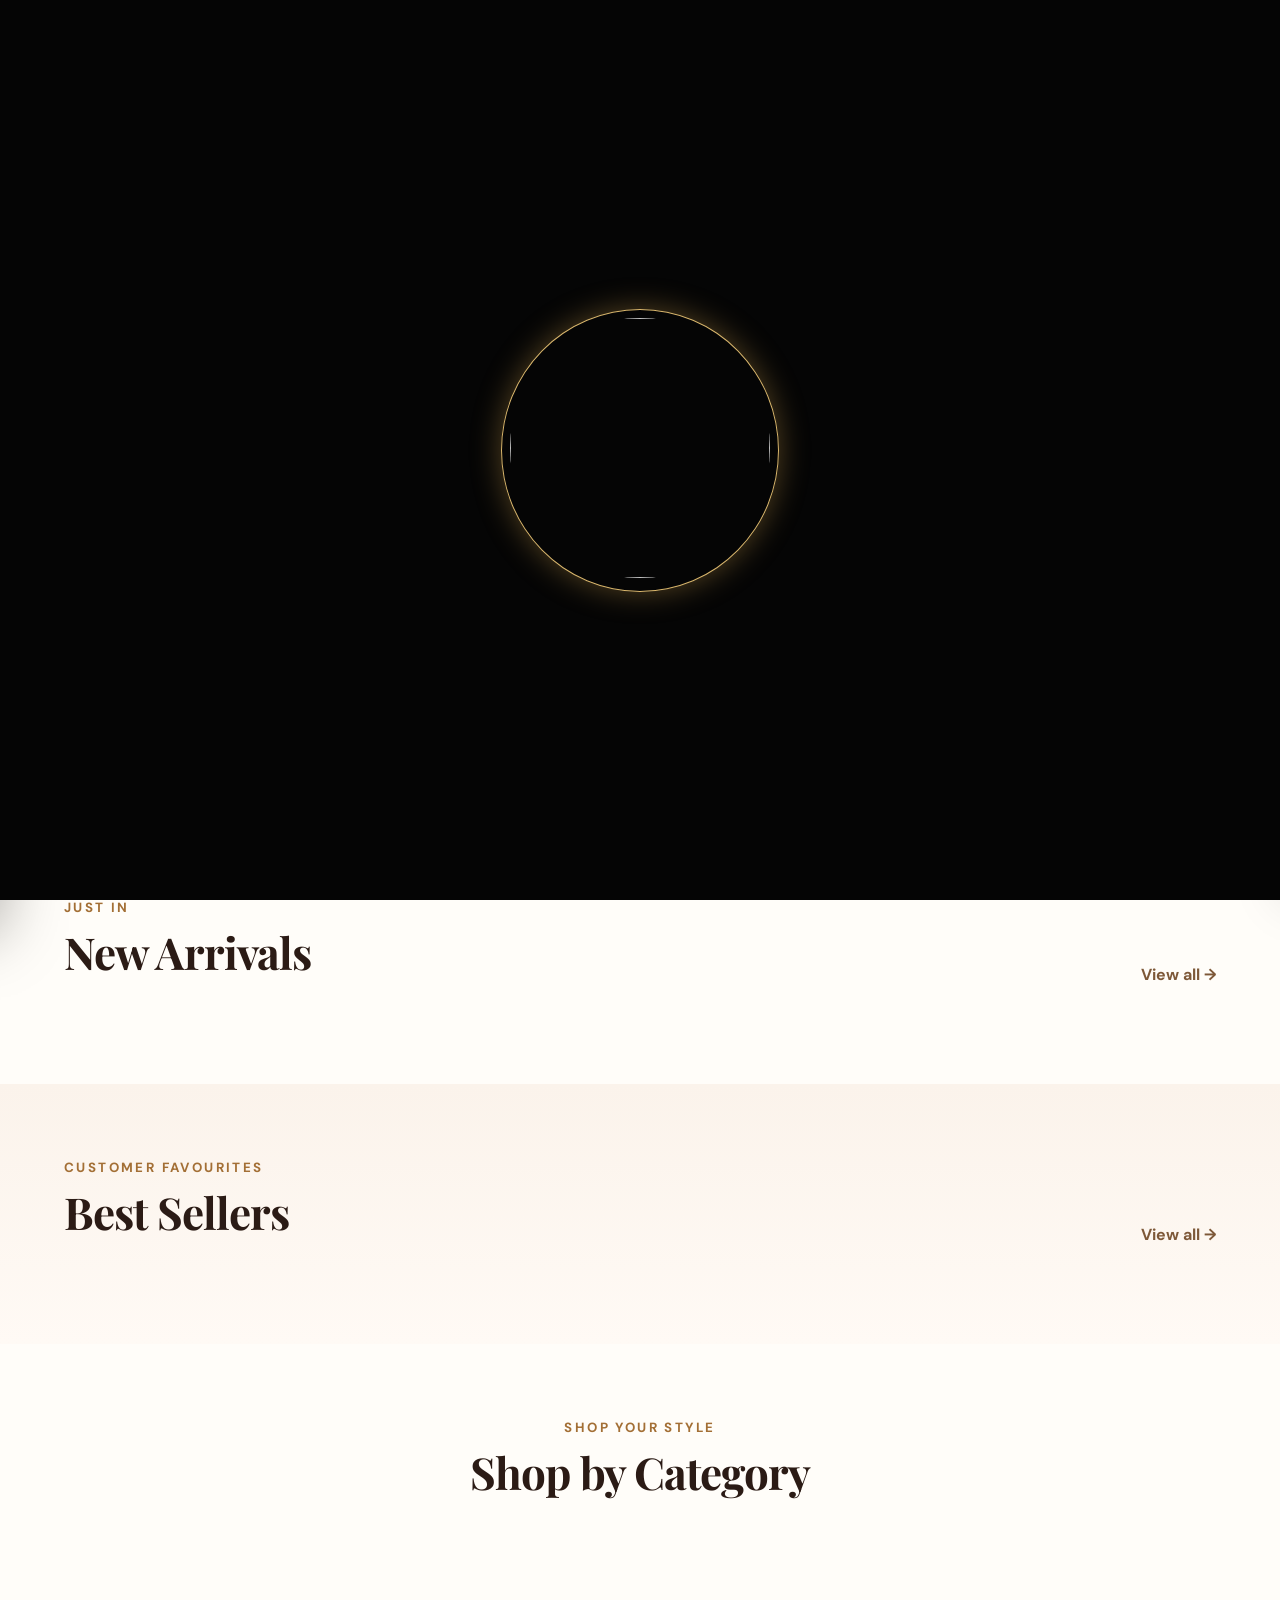
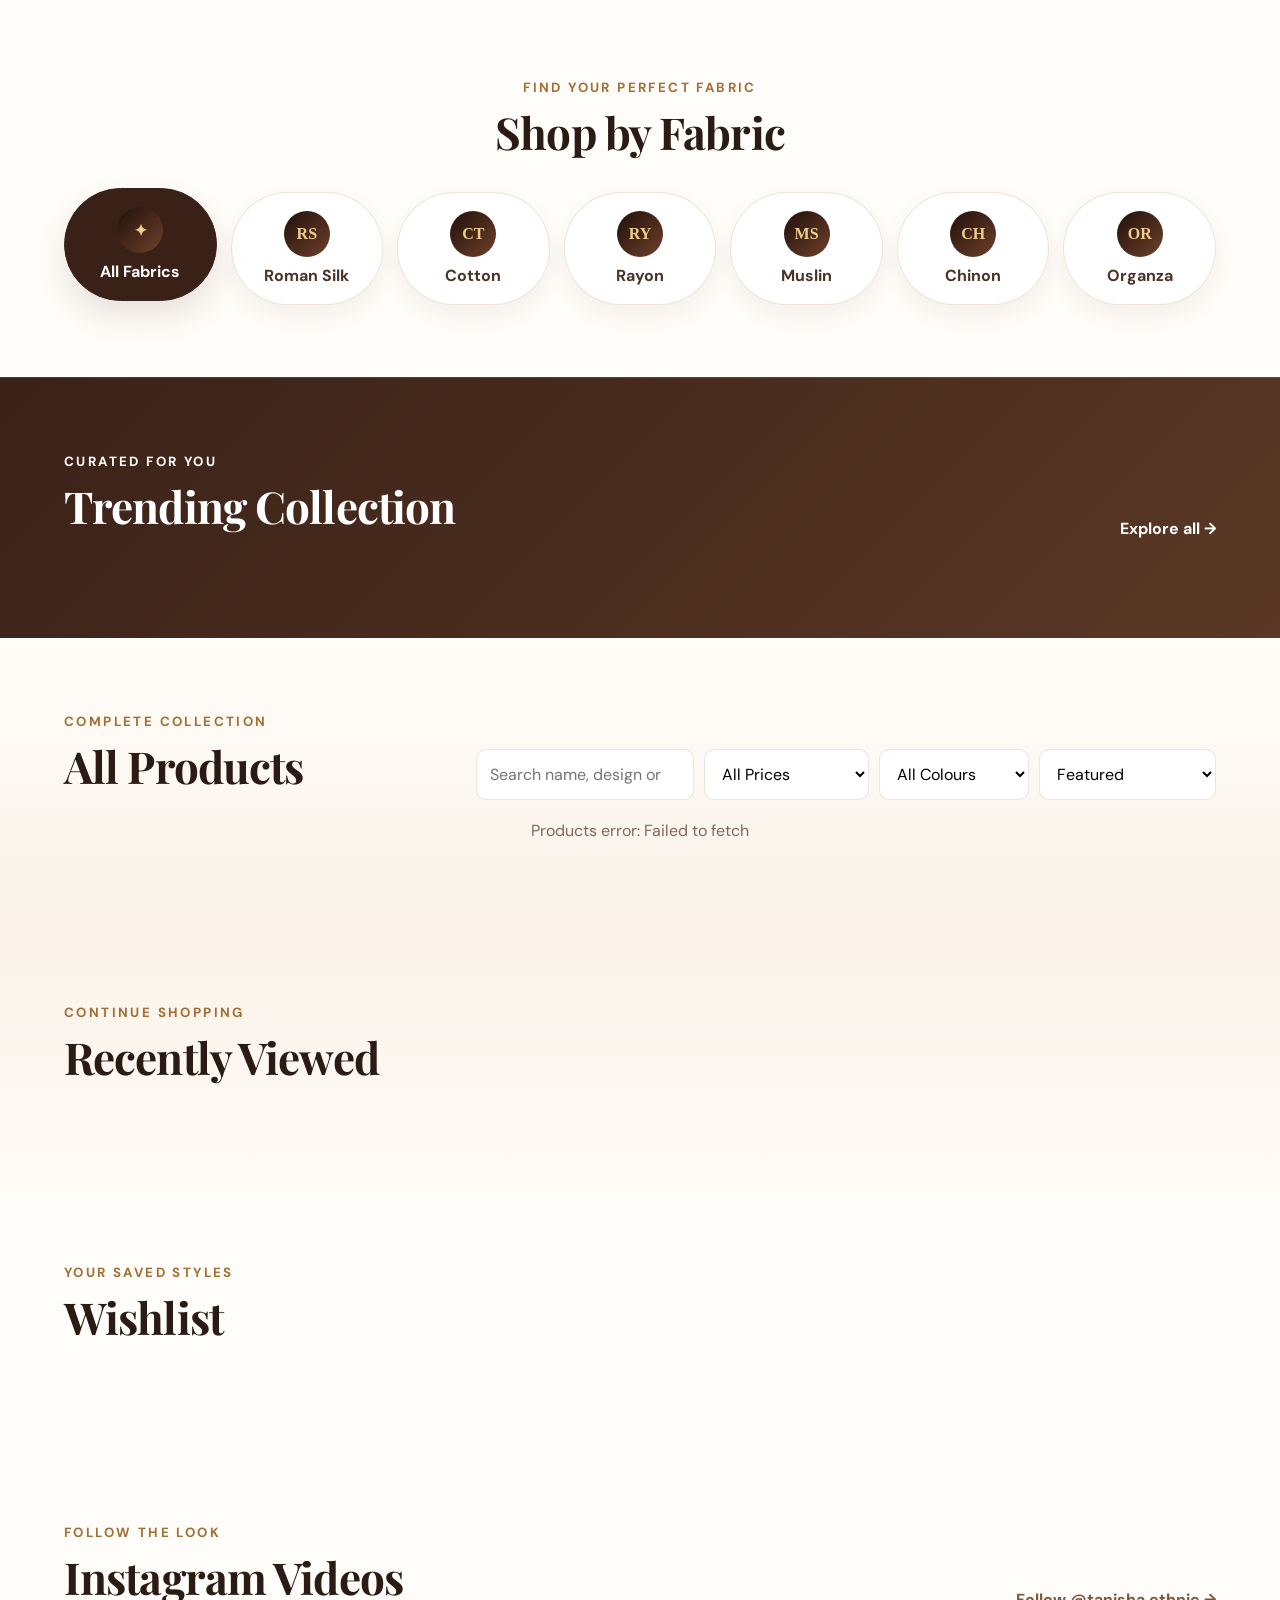
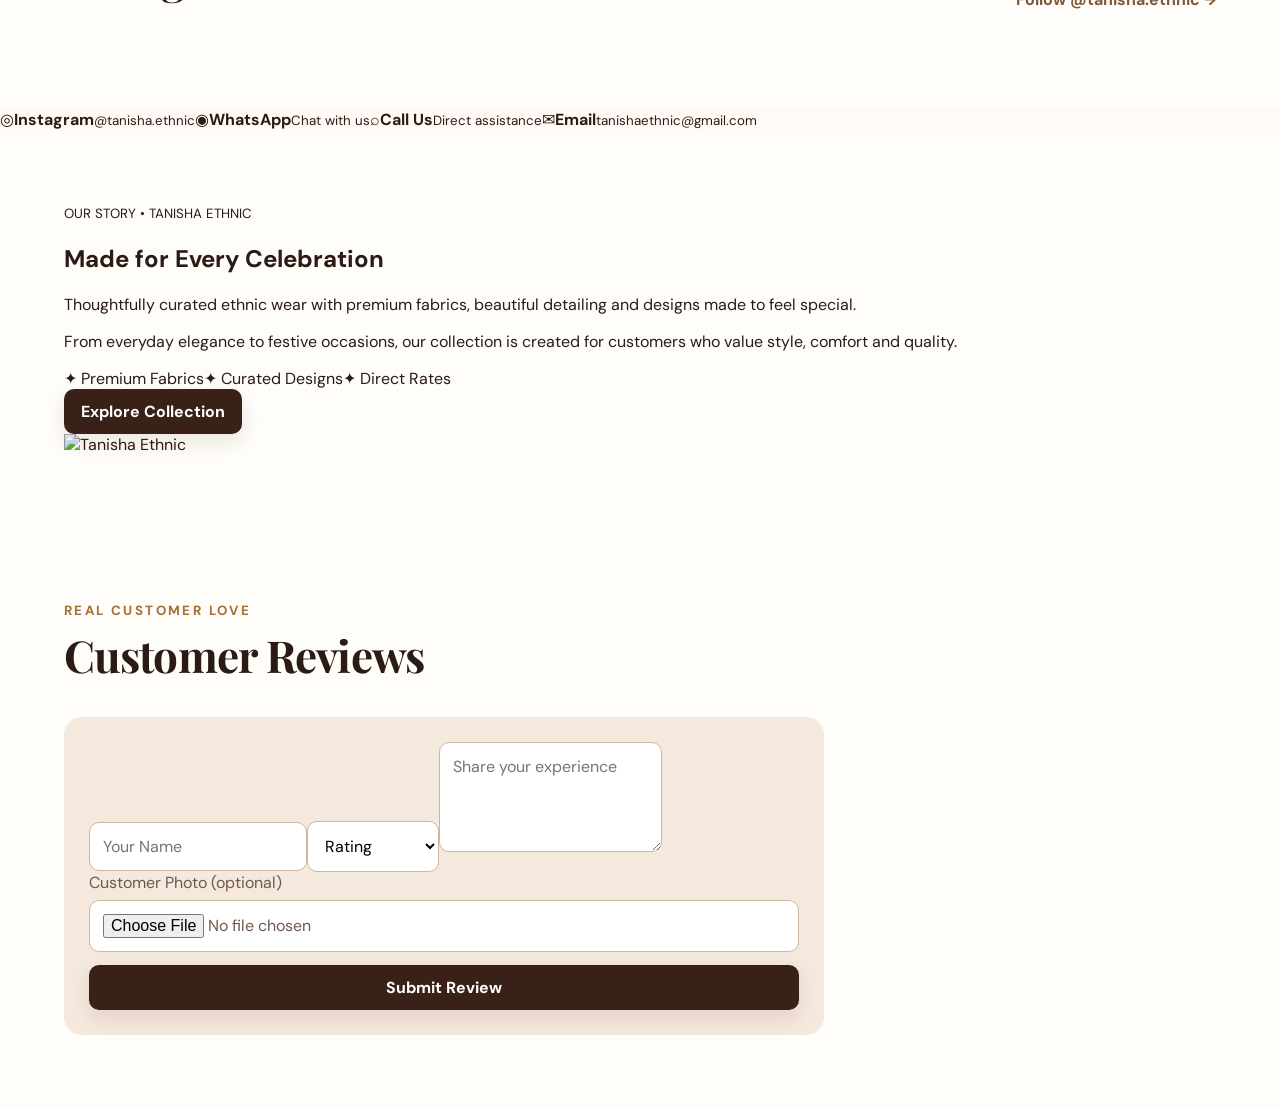
==== commit 0520cc58: "fix: add storefront fallbacks and premium contact links" ====
--- a/index.html
+++ b/index.html
@@ -82,7 +82,7 @@
 
   <main id="top">
     <section class="heroSlider" aria-label="Offers and collections">
-      <div id="heroSlides"></div>
+      <div id="heroSlides"><article class="slide active"><div class="slideText"><small>PREMIUM ETHNIC WEAR</small><h1>Grace in Every Detail</h1><p>Premium ethnic styles for everyday elegance and celebrations.</p><div class="heroActions"><a class="primaryBtn" href="#shop">Shop Collection</a><a class="heroLink" href="#wishlist">View Wishlist</a></div></div><div class="slideVisual"><div class="heroGlow"></div><img src="brand-round.png" alt="Tanisha Ethnic"></div></article></div>
       <button id="prevSlide" class="sliderBtn prev" aria-label="Previous slide">‹</button>
       <button id="nextSlide" class="sliderBtn next" aria-label="Next slide">›</button>
       <div id="slideDots" class="slideDots"></div>
@@ -110,7 +110,7 @@
 
     <section id="videos" class="section videoSection"><div class="sectionHeading"><div><small>FOLLOW THE LOOK</small><h2>Instagram Videos</h2></div><a id="instagramSectionLink" target="_blank" rel="noopener">Follow @tanisha.ethnic →</a></div><div id="videoGrid" class="videoGrid"></div></section>
 
-    <div class="contactQuickLinks"><a id="storyInstagram" target="_blank" rel="noopener">Instagram</a><a id="storyWhatsApp" target="_blank" rel="noopener">WhatsApp</a><a id="storyCall">Call</a><a id="storyEmail" href="mailto:tanishaethnic@gmail.com">Email</a></div><section id="story" class="section storySection"><div class="storyCard"><div><small>OUR STORY • TANISHA ETHNIC</small><h2>Made for Every Celebration</h2><p>Thoughtfully curated ethnic wear with premium fabrics, beautiful detailing and designs made to feel special.</p><p>From everyday elegance to festive occasions, our collection is created for customers who value style, comfort and quality.</p><div class="storyHighlights"><span>✦ Premium Fabrics</span><span>✦ Curated Designs</span><span>✦ Direct Rates</span></div><a href="#shop" class="primaryBtn">Explore Collection</a></div><img src="brand-round.png" alt="Tanisha Ethnic"></div></section>
+    <div class="contactQuickLinks"><a id="storyInstagram" target="_blank" rel="noopener"><span>◎</span><b>Instagram</b><small>@tanisha.ethnic</small></a><a id="storyWhatsApp" target="_blank" rel="noopener"><span>◉</span><b>WhatsApp</b><small>Chat with us</small></a><a id="storyCall"><span>⌕</span><b>Call Us</b><small>Direct assistance</small></a><a id="storyEmail" href="mailto:tanishaethnic@gmail.com"><span>✉</span><b>Email</b><small>tanishaethnic@gmail.com</small></a></div><section id="story" class="section storySection"><div class="storyCard"><div><small>OUR STORY • TANISHA ETHNIC</small><h2>Made for Every Celebration</h2><p>Thoughtfully curated ethnic wear with premium fabrics, beautiful detailing and designs made to feel special.</p><p>From everyday elegance to festive occasions, our collection is created for customers who value style, comfort and quality.</p><div class="storyHighlights"><span>✦ Premium Fabrics</span><span>✦ Curated Designs</span><span>✦ Direct Rates</span></div><a href="#shop" class="primaryBtn">Explore Collection</a></div><img src="brand-round.png" alt="Tanisha Ethnic"></div></section>
 
     <section id="reviews" class="section reviewsSection"><div class="sectionHeading"><div><small>REAL CUSTOMER LOVE</small><h2>Customer Reviews</h2></div></div><div class="reviewSummary" id="ratingSummary"></div><div id="reviewGrid" class="reviewsList"></div><form id="reviewForm" class="reviewForm"><div class="reviewFormGrid"><input name="customer_name" required maxlength="80" placeholder="Your Name"><select name="rating" required><option value="">Rating</option><option value="5">★★★★★ 5</option><option value="4">★★★★☆ 4</option><option value="3">★★★☆☆ 3</option><option value="2">★★☆☆☆ 2</option><option value="1">★☆☆☆☆ 1</option></select><textarea name="review_text" required maxlength="500" placeholder="Share your experience"></textarea><label class="reviewUpload">Customer Photo (optional)<input name="photo" type="file" accept="image/*"></label></div><button class="primaryBtn" type="submit">Submit Review</button></form></section>
   </main>
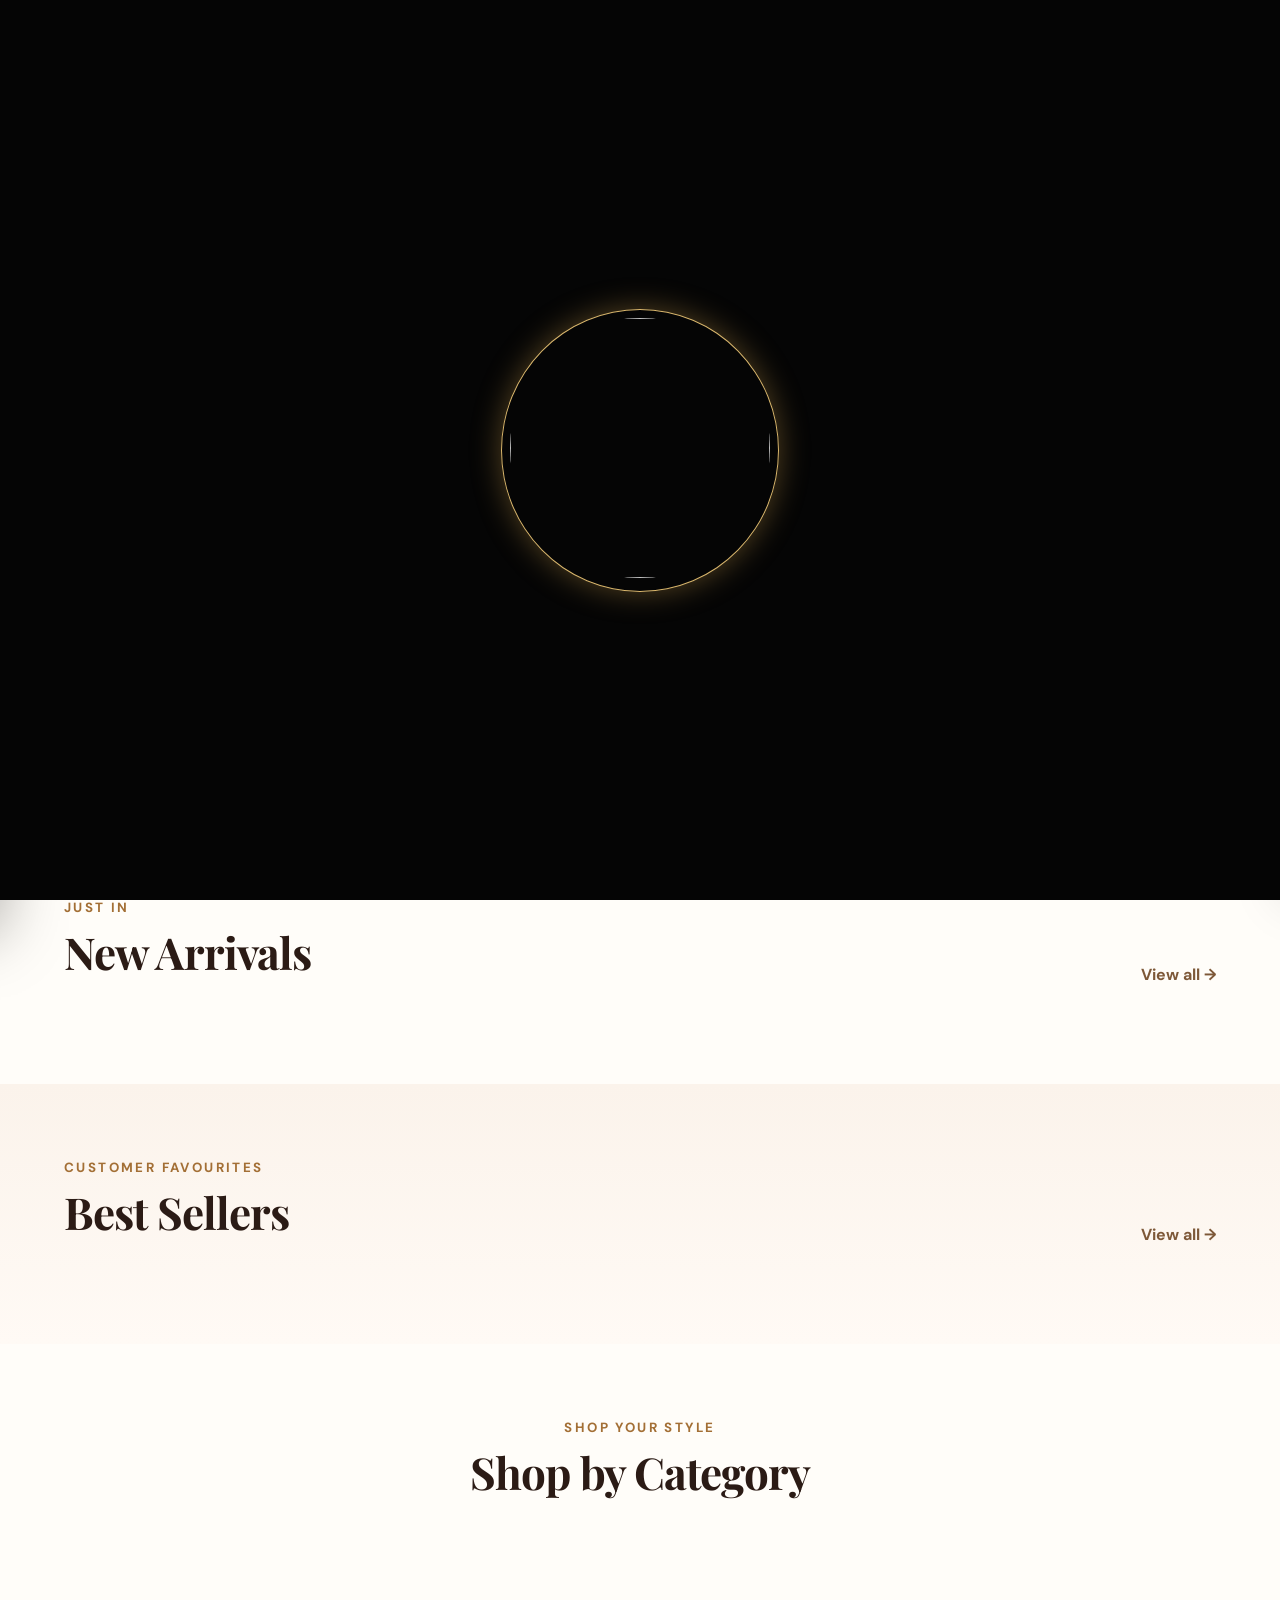
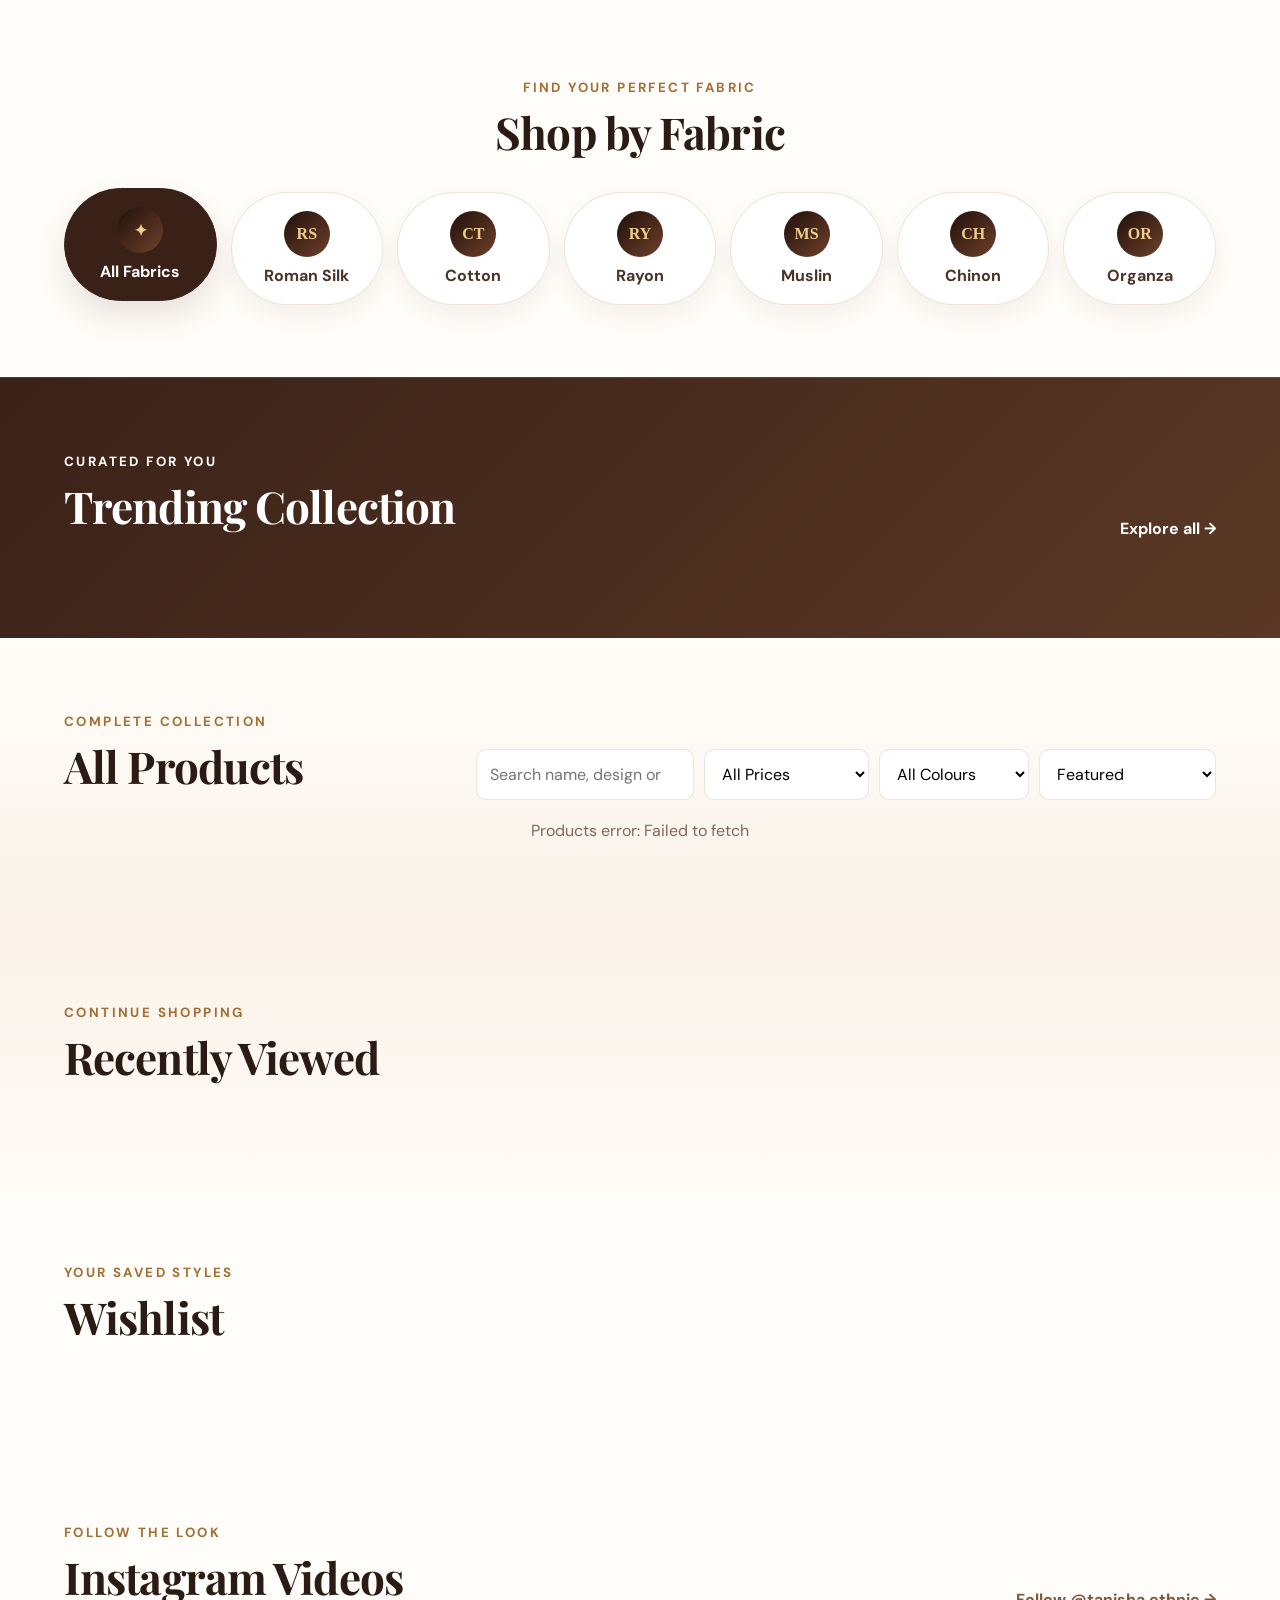
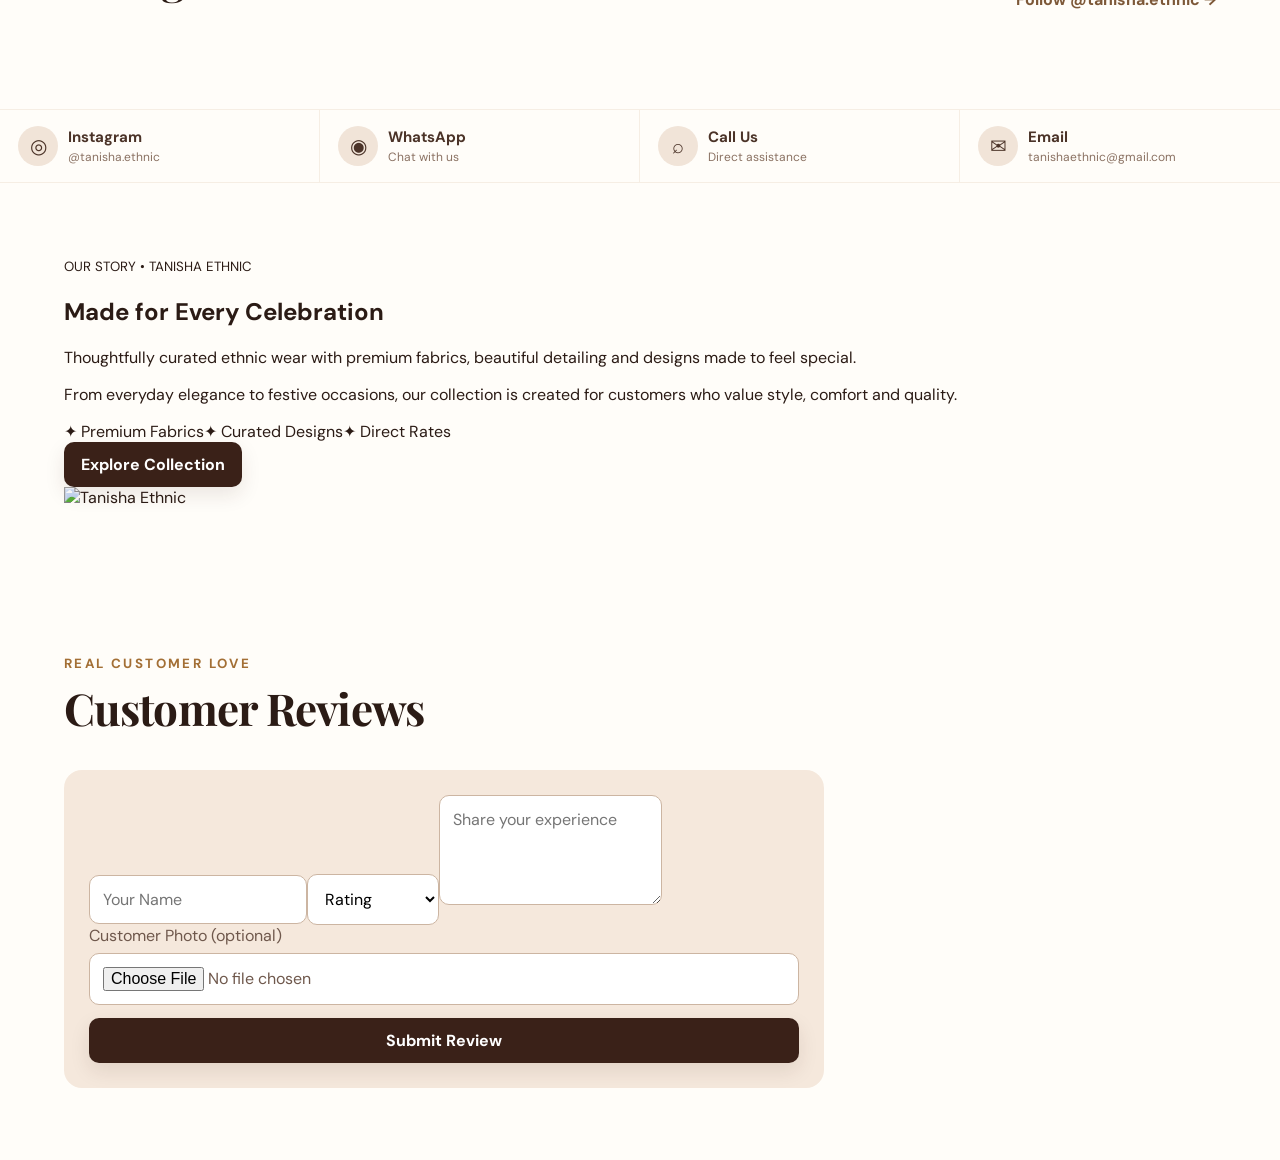
==== commit b6d073f8: "chore: refresh premium mobile styles" ====
--- a/index.html
+++ b/index.html
@@ -20,7 +20,7 @@
   <link rel="icon" type="image/png" href="favicon-192.png"><link rel="apple-touch-icon" href="apple-touch-icon.png">
   <link rel="preconnect" href="https://cdn.jsdelivr.net" crossorigin>
   <link rel="preconnect" href="https://cxydymcjgxgcdqgltnii.supabase.co" crossorigin>
-  <link rel="stylesheet" href="styles.css?v=46-premium-luxury"><link rel="stylesheet" href="premium-light.css?v=46-premium-luxury">
+  <link rel="stylesheet" href="styles.css?v=46-premium-luxury"><link rel="stylesheet" href="premium-light.css?v=47-premium-luxury">
   <style id="mobile-contact-overflow-fix">
     @media (max-width:600px){
       .contactStrip>a{min-width:0;overflow:hidden}
--- a/premium-light.css
+++ b/premium-light.css
@@ -264,3 +264,27 @@
     margin:0 10px !important;
   }
 }
+
+/* V44 mobile storefront fixes */
+.contactQuickLinks{display:grid;grid-template-columns:repeat(4,1fr);background:#fffdf9;border-top:1px solid rgba(183,135,79,.12);border-bottom:1px solid rgba(183,135,79,.12)}
+.contactQuickLinks a{display:grid;grid-template-columns:40px 1fr;grid-template-rows:auto auto;column-gap:10px;align-items:center;padding:16px 18px;color:#4b3328;text-decoration:none;border-right:1px solid rgba(183,135,79,.12)}
+.contactQuickLinks a:last-child{border-right:0}.contactQuickLinks a span{grid-row:1/3;width:40px;height:40px;border-radius:50%;display:grid;place-items:center;background:#f1e4d8;font-size:20px}.contactQuickLinks a b{font-size:15px}.contactQuickLinks a small{font-size:12px;color:#8a7162;white-space:nowrap;overflow:hidden;text-overflow:ellipsis}
+@media(max-width:600px){
+ .contactQuickLinks{grid-template-columns:repeat(2,1fr)}
+ .contactQuickLinks a{padding:14px 12px}
+ .contactQuickLinks a:nth-child(2){border-right:0}
+ .contactQuickLinks a:nth-child(-n+2){border-bottom:1px solid rgba(183,135,79,.12)}
+ .contactQuickLinks a b{font-size:14px}
+ .contactQuickLinks a small{font-size:11px}
+ .storyCard{display:block!important}
+ .storyCard>img{display:block!important;width:100%!important;max-width:100%!important;margin:24px 0 0!important}
+ .storyHighlights{display:flex!important;flex-wrap:wrap!important;gap:8px!important}
+ .storyHighlights span{margin:0!important}
+ .reviewsList,.reviewGrid{grid-template-columns:1fr!important}
+ .reviewForm{max-width:none!important;width:100%!important;box-sizing:border-box!important;padding:18px!important}
+ .reviewFormGrid{grid-template-columns:1fr!important}
+ .reviewForm input,.reviewForm select,.reviewForm textarea,.reviewUpload{width:100%!important;box-sizing:border-box!important}
+ .reviewForm .primaryBtn{width:100%!important}
+ .videoGrid{grid-template-columns:1fr!important}
+ .videoCard{max-width:100%!important}
+}
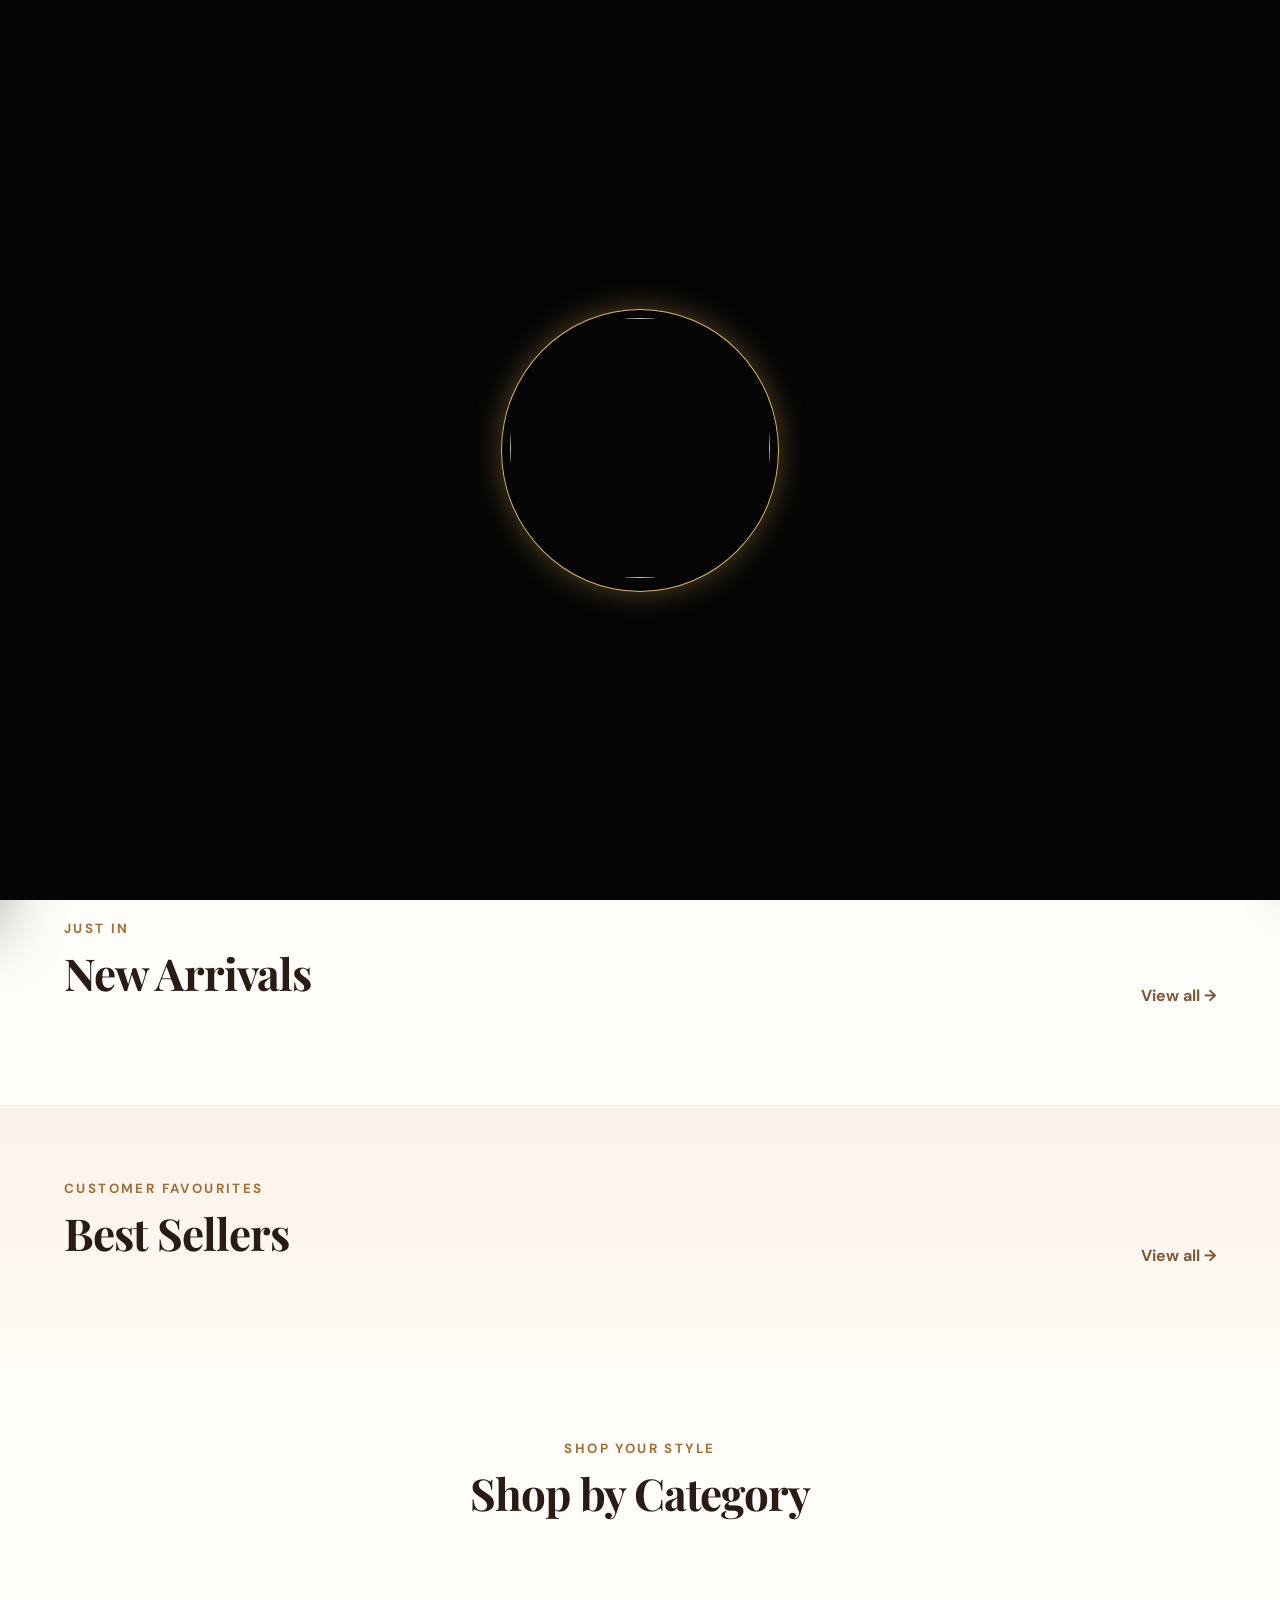
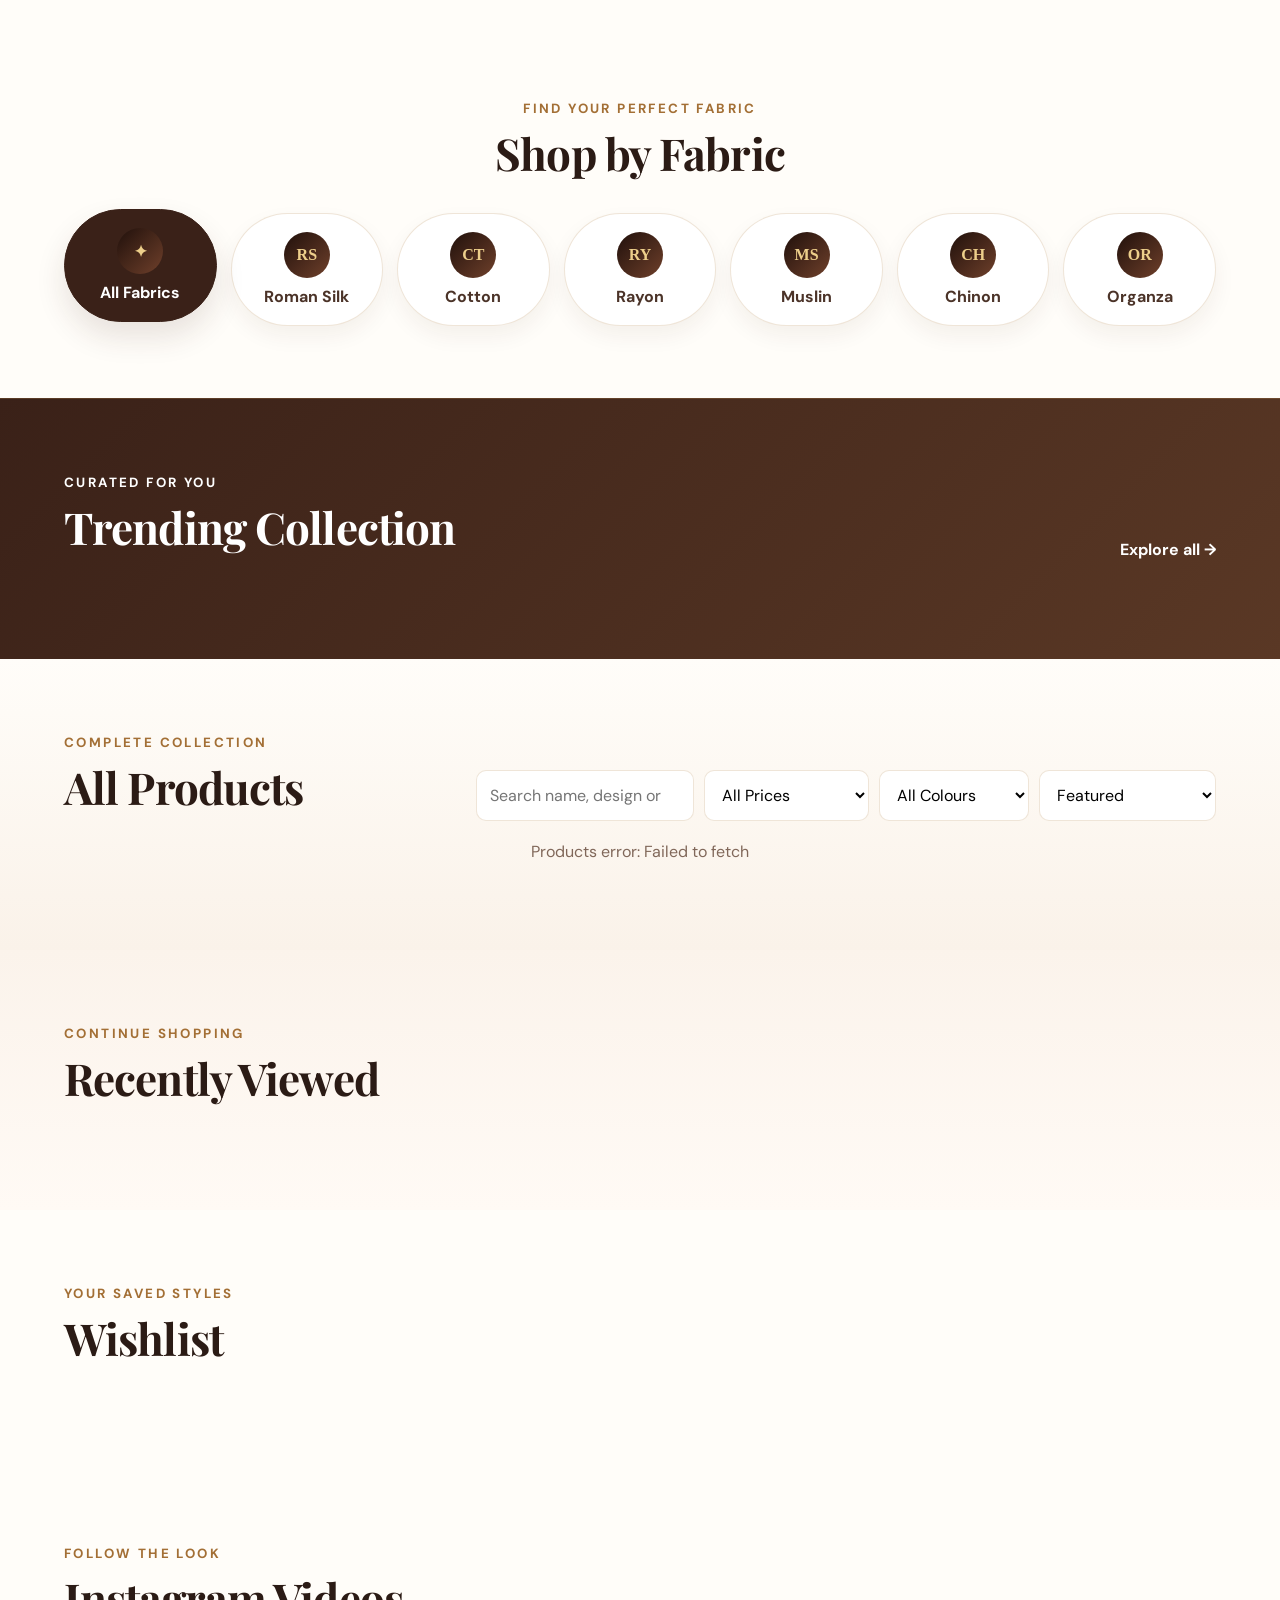
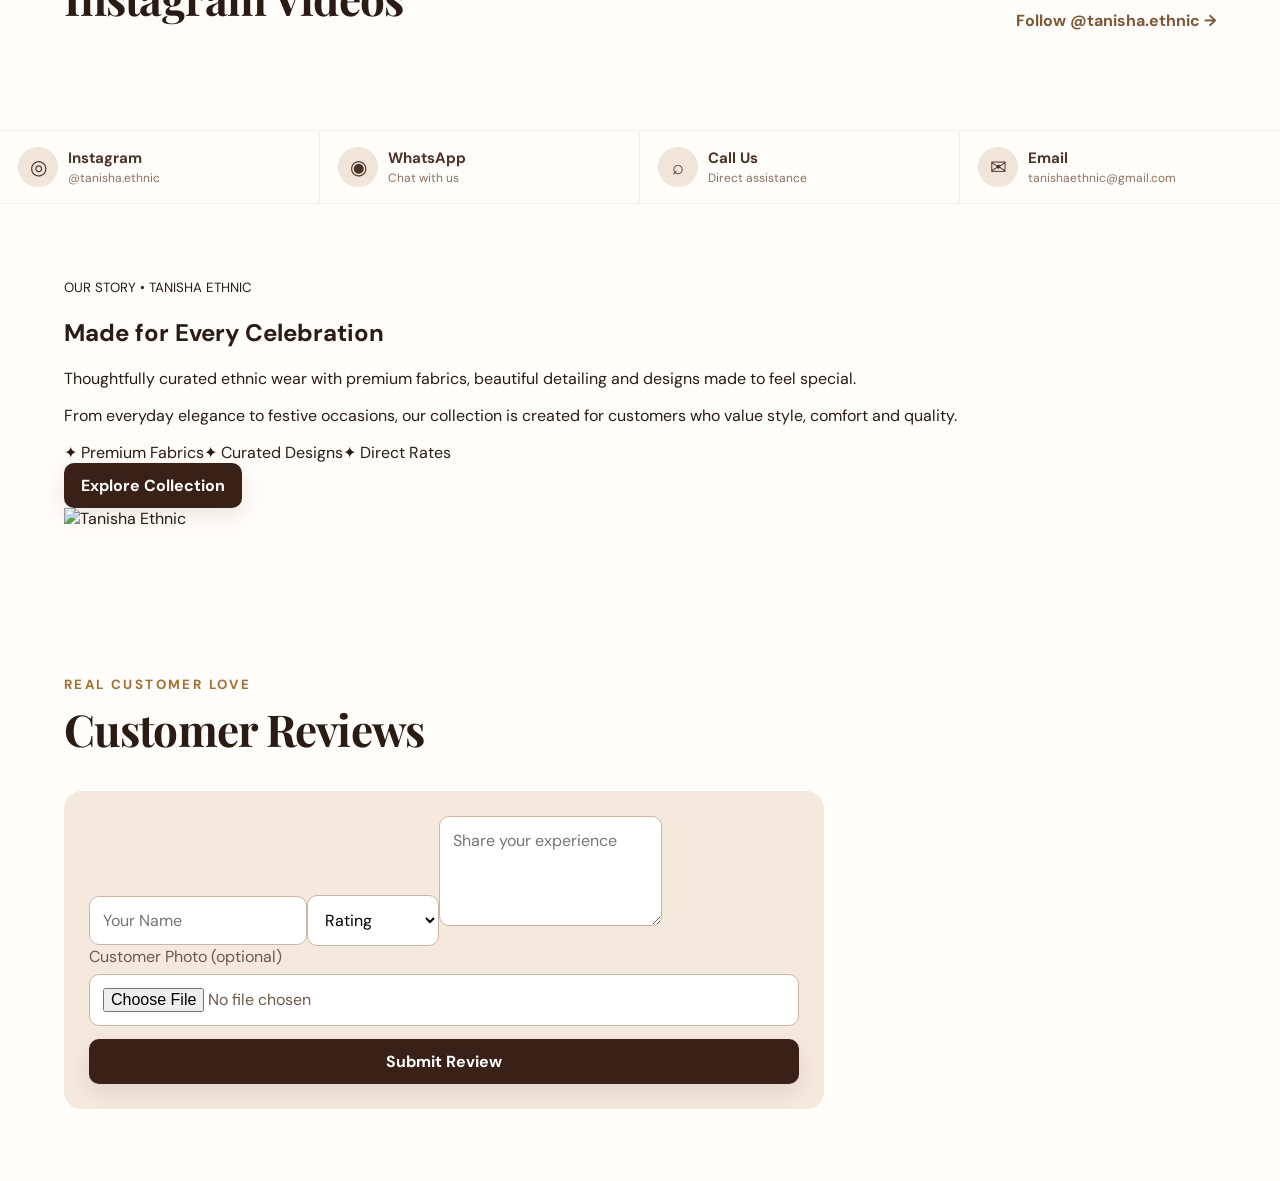
==== commit b2e4691e: "feat: add fashion-first category navigation" ====
--- a/index.html
+++ b/index.html
@@ -73,6 +73,7 @@
     <div class="headerActions"><button id="searchBtn" class="headerIcon" aria-label="Search"><svg><use href="#i-search"/></svg></button><a href="#wishlist" class="headerIcon" aria-label="Wishlist"><svg><use href="#i-heart"/></svg></a><button id="installBtn" class="ghostBtn hidden">Install App</button><button id="cartBtn" class="cartBtn" aria-label="Open cart"><svg><use href="#i-cart"/></svg><span id="cartCount" class="hidden">0</span></button><a id="whatsappTop" class="primaryBtn withIcon" target="_blank" rel="noopener"><svg><use href="#i-whatsapp"/></svg>WhatsApp</a></div>
   </header>
 
+  <nav class="fashionQuickNav" aria-label="Shop categories"><a href="#shop">Kurtis</a><a href="#shop">Co-ord Sets</a><a href="#shop">3-Piece Sets</a><a href="#shop">Short Tops</a><a href="#shop">New Arrivals</a><a href="#best">Best Sellers</a><a href="#fabric">Fabrics</a></nav>
   <section class="contactStrip">
     <a id="instagramTop" target="_blank" rel="noopener"><span class="contactIcon"><svg><use href="#i-instagram"/></svg></span><span><small>Instagram</small><strong>@tanisha.ethnic</strong></span></a>
     <a id="whatsappContact" target="_blank" rel="noopener"><span class="contactIcon"><svg><use href="#i-whatsapp"/></svg></span><span><small>WhatsApp</small><strong id="whatsappNumberText">+91 81411 52565</strong></span></a>
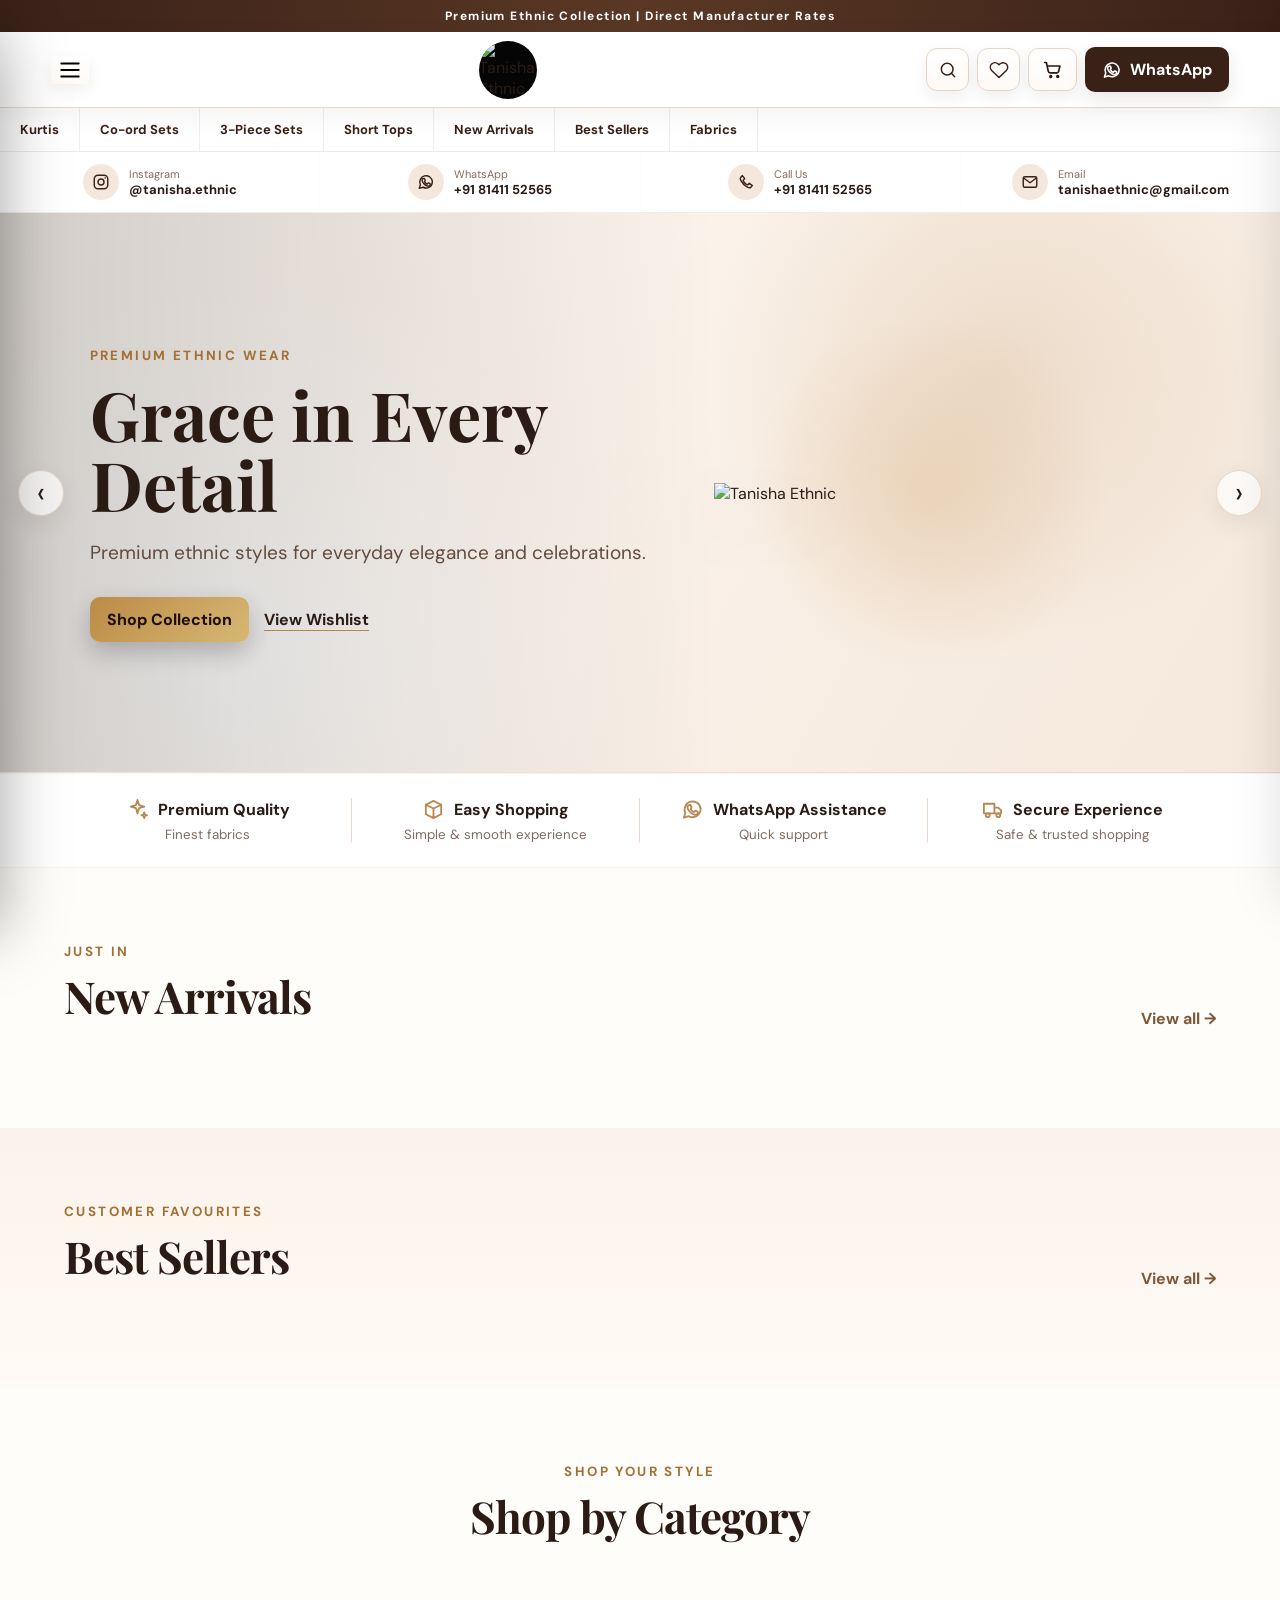
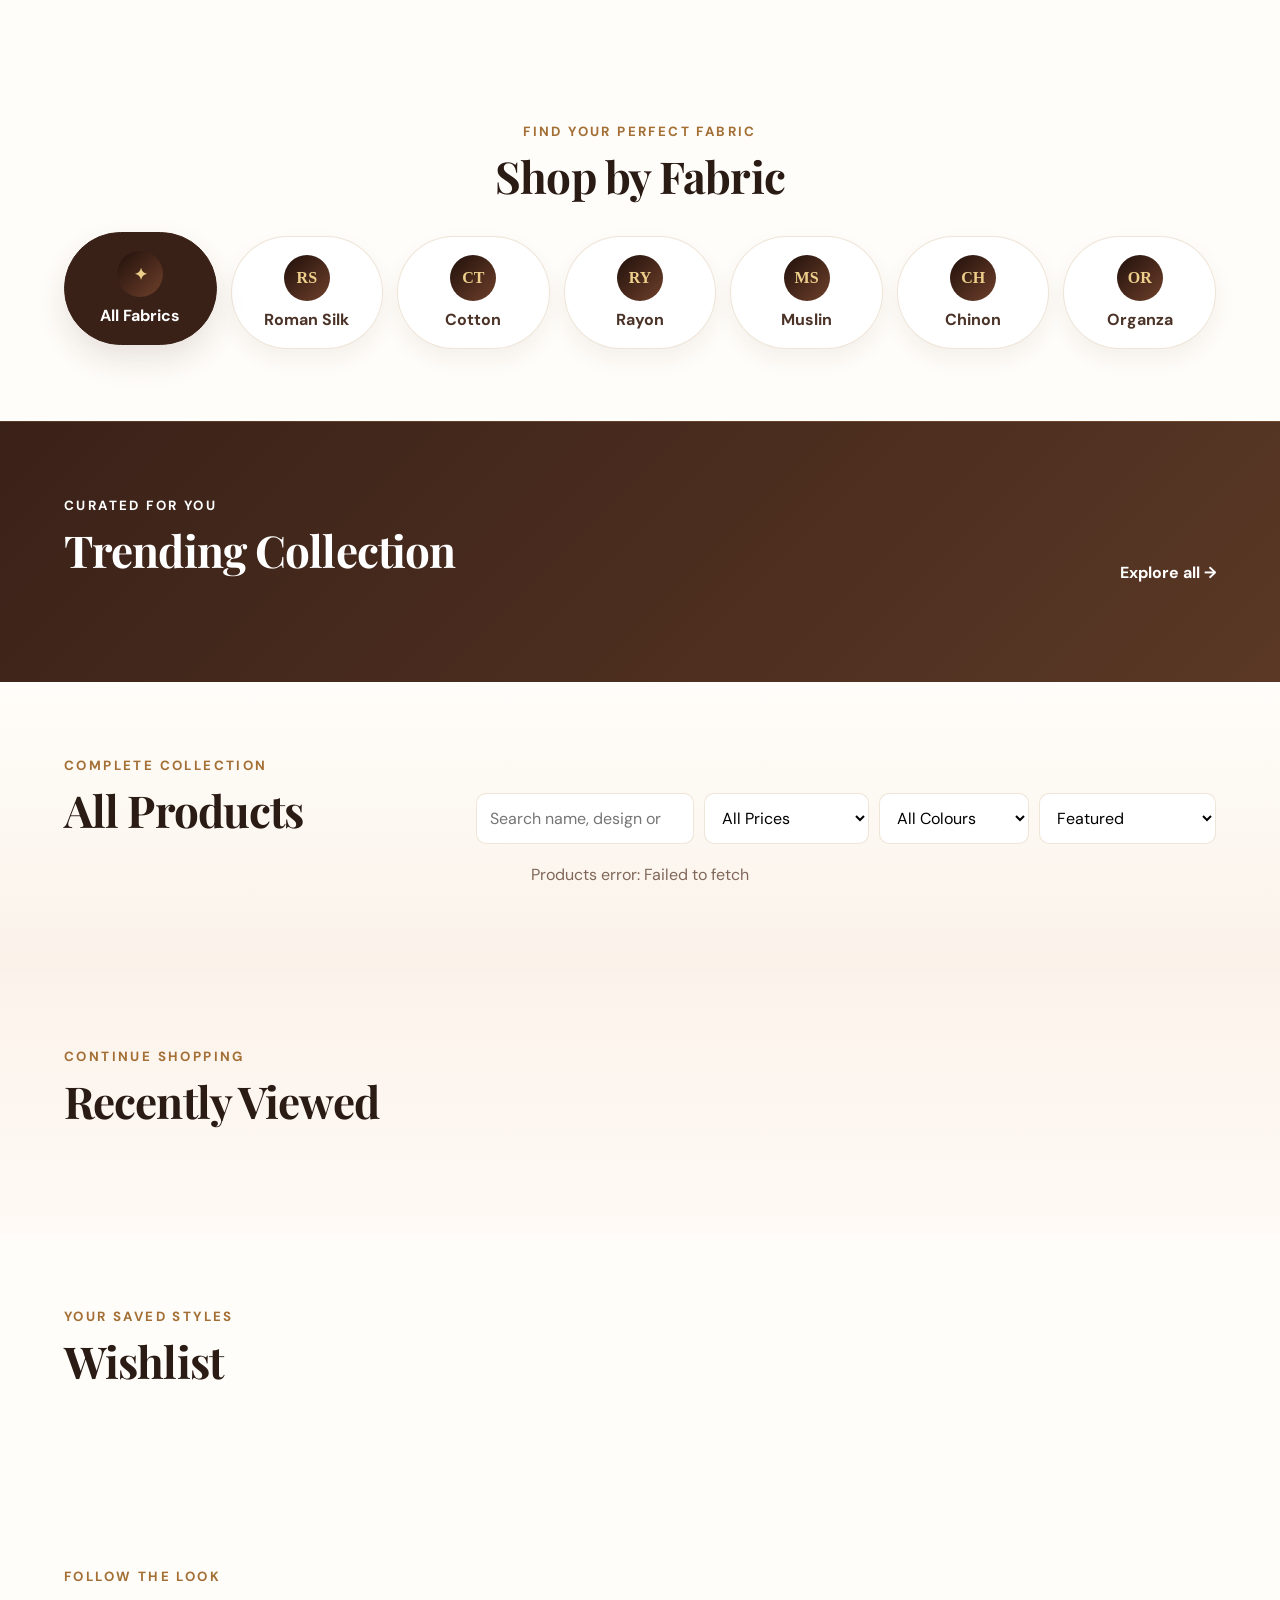
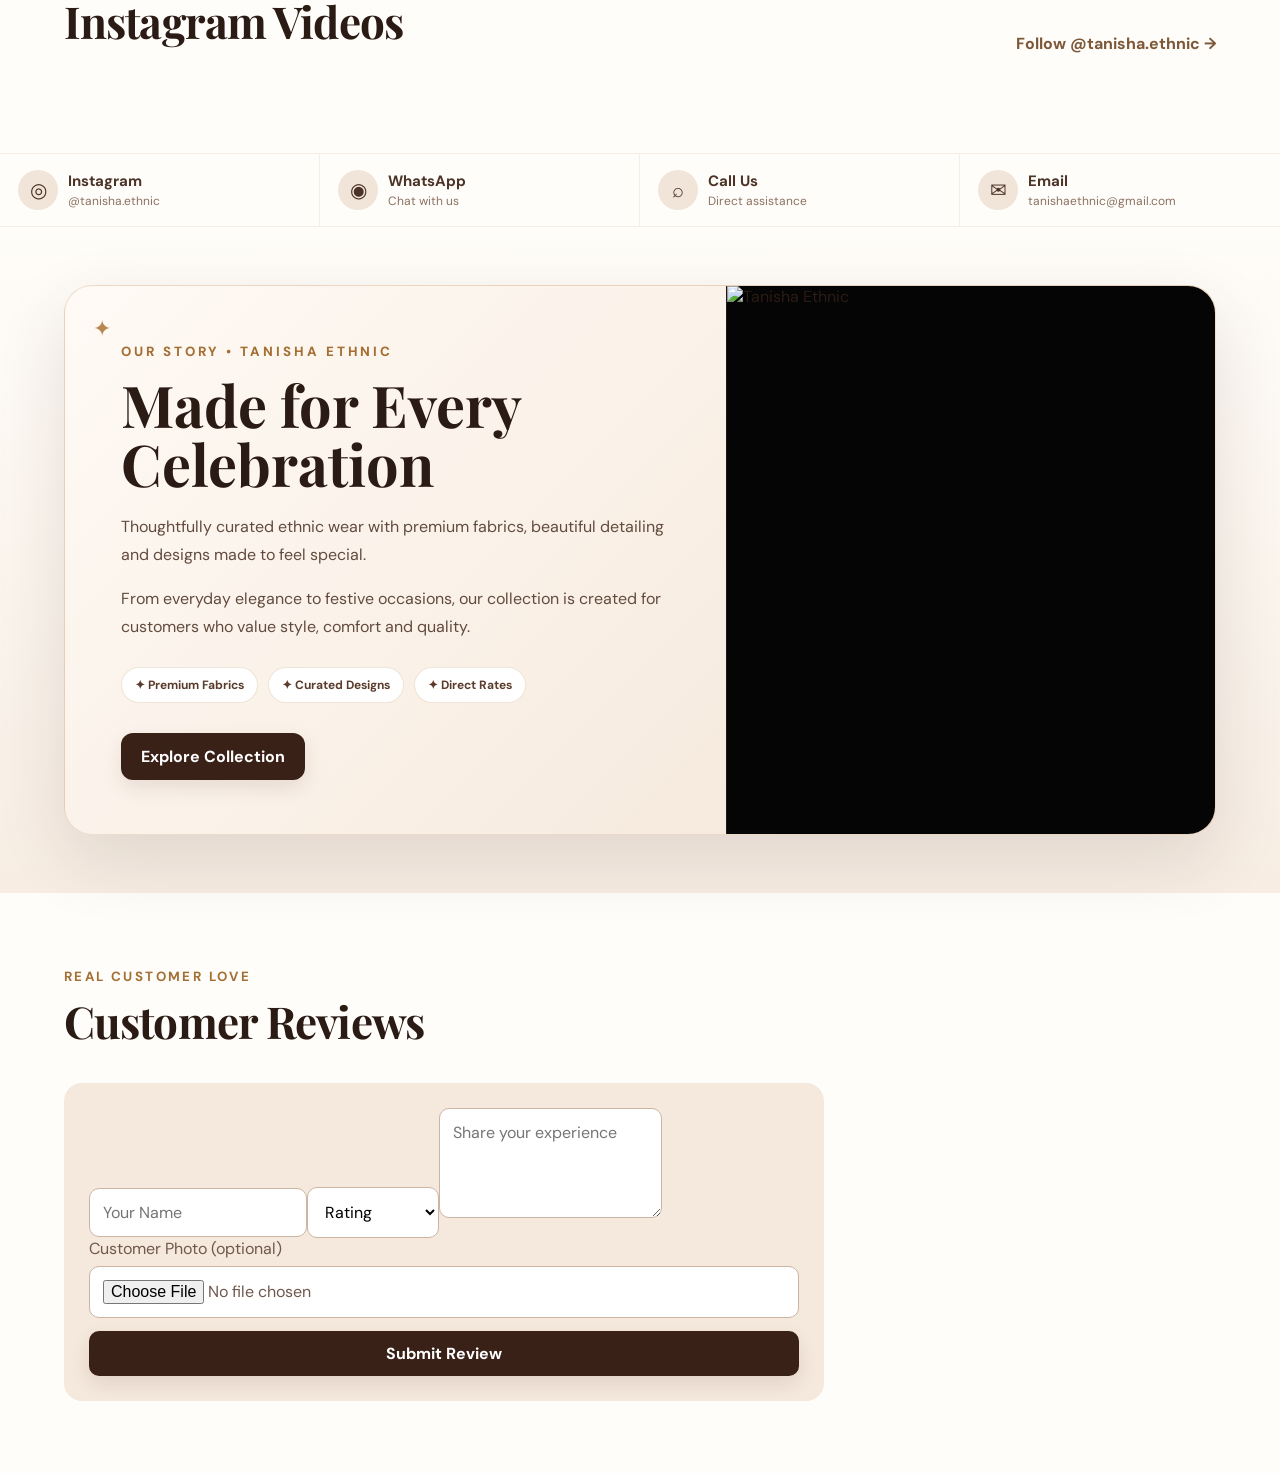
==== commit 10803de3: "fix: restore product detail modal and premium story design" ====
--- a/index.html
+++ b/index.html
@@ -20,7 +20,7 @@
   <link rel="icon" type="image/png" href="favicon-192.png"><link rel="apple-touch-icon" href="apple-touch-icon.png">
   <link rel="preconnect" href="https://cdn.jsdelivr.net" crossorigin>
   <link rel="preconnect" href="https://cxydymcjgxgcdqgltnii.supabase.co" crossorigin>
-  <link rel="stylesheet" href="styles.css?v=46-premium-luxury"><link rel="stylesheet" href="premium-light.css?v=47-premium-luxury">
+  <link rel="stylesheet" href="styles.css?v=46-premium-luxury"><link rel="stylesheet" href="premium-light.css?v=48-premium-luxury">
   <style id="mobile-contact-overflow-fix">
     @media (max-width:600px){
       .contactStrip>a{min-width:0;overflow:hidden}
@@ -48,7 +48,7 @@
     "sameAs": ["https://www.instagram.com/tanisha.ethnic/"]
   }
   </script>
-</head>
+<style id="story-premium-v48">.storySection{background:linear-gradient(180deg,#fffdf9 0%,#f7ede3 100%)!important;padding-top:58px!important;padding-bottom:58px!important}.storyCard{max-width:1180px!important;margin:0 auto!important;display:grid!important;grid-template-columns:1.15fr .85fr!important;align-items:stretch!important;overflow:hidden!important;border:1px solid rgba(183,135,79,.24)!important;border-radius:28px!important;background:linear-gradient(135deg,#fffaf5,#f3e4d5)!important;box-shadow:0 24px 70px rgba(58,33,24,.12)!important;position:relative!important}.storyCard>div:first-child{padding:54px 56px!important;position:relative!important}.storyCard>div:first-child:before{content:"✦";position:absolute;top:28px;left:28px;color:#b7874f;font-size:22px}.storyCard>div:first-child>small{color:#a36f35!important;letter-spacing:.22em!important;font-weight:800!important}.storyCard h2{font-family:"Playfair Display",serif!important;color:#2b1b15!important;font-size:clamp(36px,4.5vw,58px)!important;line-height:1.02!important;margin:14px 0 20px!important;max-width:620px!important}.storyCard p{color:#624b3e!important;font-size:16px!important;line-height:1.75!important;max-width:650px!important}.storyHighlights{display:flex!important;flex-wrap:wrap!important;gap:10px!important;margin:26px 0 30px!important}.storyHighlights span{padding:9px 13px!important;border-radius:999px!important;background:#fff!important;border:1px solid rgba(183,135,79,.22)!important;color:#5b3c2c!important;font-size:12px!important;font-weight:700!important}.storyCard .primaryBtn{border-radius:12px!important;padding:13px 20px!important}.storyCard>img{width:100%!important;height:100%!important;min-height:390px!important;object-fit:cover!important;background:#050505!important;display:block!important;border-left:1px solid rgba(183,135,79,.16)!important}.modalCard{border:1px solid rgba(183,135,79,.25)!important;box-shadow:0 30px 90px rgba(20,10,5,.35)!important}.modalClose{position:absolute;right:14px;top:14px;width:42px;height:42px;border:1px solid rgba(183,135,79,.25);border-radius:50%;background:#fff;color:#3a2118;font-size:24px;z-index:5}.relatedProducts{margin-top:28px}.relatedGrid{display:grid;grid-template-columns:repeat(3,1fr);gap:10px;margin-top:10px}.relatedMini{display:grid;grid-template-columns:52px 1fr;gap:8px;align-items:center;padding:8px;border:1px solid #ead9ca;border-radius:12px;background:#fff}.relatedMini img{width:52px;height:64px;object-fit:cover;border-radius:8px}.relatedMini b{font-size:11px;display:block;line-height:1.25}.relatedMini span{font-size:12px;color:#8a5e3c}.zoomNav{position:fixed!important;top:50%!important;transform:translateY(-50%)!important;background:#fff!important;color:#3a2118!important}.zoomNav.prev{left:18px!important}.zoomNav.next{right:18px!important}.zoomCounter{position:fixed;bottom:24px;left:50%;transform:translateX(-50%);color:#fff;background:#0008;padding:6px 10px;border-radius:20px;font-size:12px}.zoomOverlay .zoomCounter.hidden{display:none}.legacyCompat{display:none}@media(max-width:700px){.storySection{padding:34px 14px!important}.storyCard{grid-template-columns:1fr!important;border-radius:22px!important}.storyCard>div:first-child{padding:34px 24px 28px!important}.storyCard h2{font-size:34px!important}.storyCard p{font-size:14px!important;line-height:1.65!important}.storyCard>img{min-height:260px!important;height:260px!important;border-left:0!important;border-top:1px solid rgba(183,135,79,.16)!important;object-fit:contain!important}.relatedGrid{grid-template-columns:1fr!important}.modalCard{max-height:96vh!important}.gallery{padding:12px!important}.mainImageBox>img{height:330px!important}.productDetails{padding:22px!important}.productDetails h2{font-size:30px!important}}</style></head>
 <body>
   <div id="brandLoader" class="brandLoader" aria-hidden="true"><div class="loaderGlow"><img src="brand-round.png" alt=""><span></span></div></div><script>window.setTimeout(function(){var l=document.getElementById("brandLoader");if(l)l.classList.add("hide");},2500);</script>
   <svg class="svgSprite" aria-hidden="true" focusable="false">
@@ -118,7 +118,50 @@
 
   <div id="cartDrawer" class="cartDrawer" aria-hidden="true"><div class="cartPanel"><div class="panelHead"><h2>Your Cart</h2><button id="closeCart" aria-label="Close cart">×</button></div><div id="cartItems"></div><div class="cartFooter"><div><span>Total</span><strong id="cartTotal">₹0</strong></div><a id="checkoutWhatsApp" class="primaryBtn" target="_blank" rel="noopener">Order on WhatsApp</a></div></div></div>
   <div id="searchOverlay" class="searchOverlay hidden"><div class="searchPanel"><button id="closeSearch" aria-label="Close search">×</button><input id="searchOverlayInput" type="search" placeholder="Search products..."><div id="searchOverlayResults"></div></div></div>
-  <div id="productModal" class="modal hidden"><div class="modalBackdrop"></div><div class="modalCard"><button id="closeModal" class="modalClose">×</button><div id="modalBody"></div></div></div>
+  <div id="productModal" class="modal hidden" aria-hidden="true">
+  <div class="modalBackdrop"></div>
+  <div class="modalCard">
+    <button id="closeModal" class="modalClose" aria-label="Close product">×</button>
+    <div class="gallery">
+      <div class="mainImageBox">
+        <img id="modalImage" src="product-placeholder.svg" alt="Product">
+        <button id="zoomBtn" class="zoomBtn" type="button">⌕ Zoom</button>
+      </div>
+      <div id="thumbs" class="thumbs"></div>
+    </div>
+    <div class="productDetails">
+      <small id="modalCategory">ETHNIC WEAR</small>
+      <h2 id="modalName">Product</h2>
+      <div class="modalPriceRow"><h3 id="modalPrice">₹0</h3><del id="modalMrp"></del><span id="modalDiscount"></span></div>
+      <p id="modalDescription">Premium ethnic wear by Tanisha Ethnic.</p>
+      <div class="detailGrid">
+        <p><b>Design</b><span id="modalDesign">—</span></p>
+        <p><b>Sizes</b><span id="modalSizes">Ask on WhatsApp</span></p>
+        <p><b>Colours</b><span id="modalColors">Ask on WhatsApp</span></p>
+        <p><b>Fabric</b><span id="modalFabric">Premium fabric</span></p>
+        <p><b>Work</b><span id="modalWork">Premium detailing</span></p>
+        <p><b>Wash Care</b><span id="modalWash">Gentle hand wash / dry clean</span></p>
+        <p><b>Stock</b><span id="modalStock">Ask availability</span></p>
+        <p><b>Delivery</b><span id="modalDelivery">—</span></p>
+      </div>
+      <div class="modalActions">
+        <button id="wishlistModal" class="secondaryBtn wishlistAction" type="button">♡ Wishlist</button>
+        <button id="shareProduct" class="secondaryBtn" type="button">↗ Share</button>
+        <button id="modalCart" class="primaryBtn" type="button">Add to Cart</button>
+        <a id="modalOrder" class="primaryBtn" target="_blank" rel="noopener">Order on WhatsApp</a>
+      </div>
+      <div class="relatedProducts"><small>YOU MAY ALSO LIKE</small><div id="relatedGrid" class="relatedGrid"></div></div>
+    </div>
+  </div>
+</div>
+<div id="zoomOverlay" class="zoomOverlay" aria-hidden="true">
+  <button id="closeZoom" aria-label="Close zoom">×</button>
+  <button id="zoomPrev" class="zoomNav prev" type="button">‹</button>
+  <img id="zoomImage" src="product-placeholder.svg" alt="Product zoom">
+  <button id="zoomNext" class="zoomNav next" type="button">›</button>
+  <span id="imageCounter" class="zoomCounter">1 / 1</span><span id="zoomCounter" class="zoomCounter hidden">1 / 1</span>
+</div>
+  <div id="legacyCompat" hidden><div id="couponInput"></div><div id="videoInstagramCta"></div><div id="footerStore"></div><div id="recommendGrid"></div><div id="instagramGrid"></div><div id="clearWishlist"></div><div id="cartSubtotal"></div><div id="cartDiscountRow"></div><div id="cartDiscount"></div><div id="couponStatus"></div><div id="bottomCartCount"></div><div id="clearCart"></div><div id="checkoutWa"></div><div id="cartBackdrop"></div><div id="bottomCart"></div><div id="bottomSearch"></div><div id="modalHome"></div><div id="applyCoupon"></div><div id="trackingForm"></div><div id="festivalTitle"></div><div id="festivalText"></div><div id="festivalPopup"></div><div id="closeFestival"></div><div id="festivalShop"></div></div>
   <div id="toast" class="toast" role="status"></div>
   <script src="config.js"></script><script src="menu.js"></script><script src="app.js"></script>
 </body>
--- a/premium-light.css
+++ b/premium-light.css
@@ -288,3 +288,15 @@
  .videoGrid{grid-template-columns:1fr!important}
  .videoCard{max-width:100%!important}
 }
+
+/* V45 fashion-store navigation */
+.fashionQuickNav{display:flex;gap:0;overflow:auto;white-space:nowrap;background:#fff;border-bottom:1px solid rgba(74,48,37,.10);scrollbar-width:none;position:sticky;top:0;z-index:20}
+.fashionQuickNav::-webkit-scrollbar{display:none}
+.fashionQuickNav a{padding:13px 20px;color:#3a2118;text-decoration:none;font-size:13px;font-weight:700;border-right:1px solid rgba(74,48,37,.08)}
+.fashionQuickNav a:hover{background:#faf2e9}
+@media(max-width:600px){
+ .fashionQuickNav a{padding:11px 14px;font-size:12px}
+ .siteHeader{position:sticky!important;top:0!important;z-index:30}
+ .contactStrip{display:none!important}
+ .heroSlider{margin-top:0}
+}
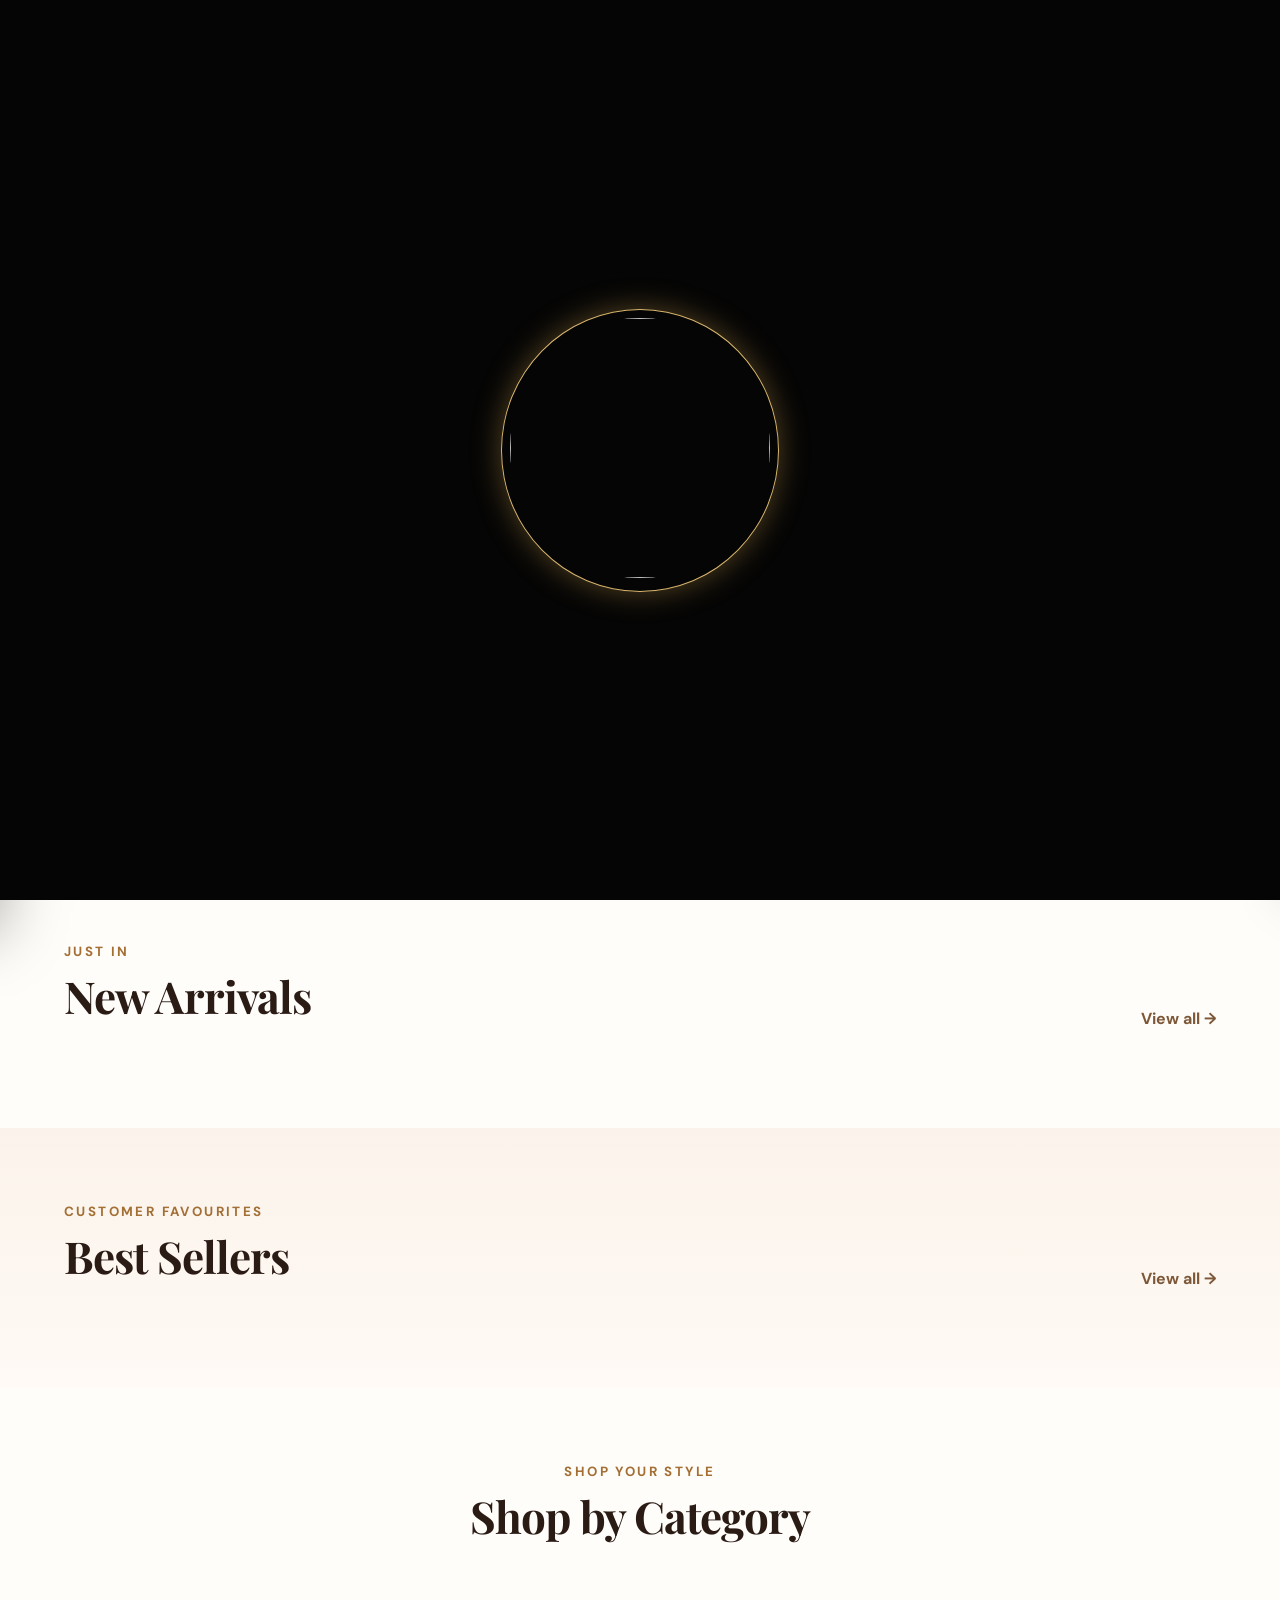
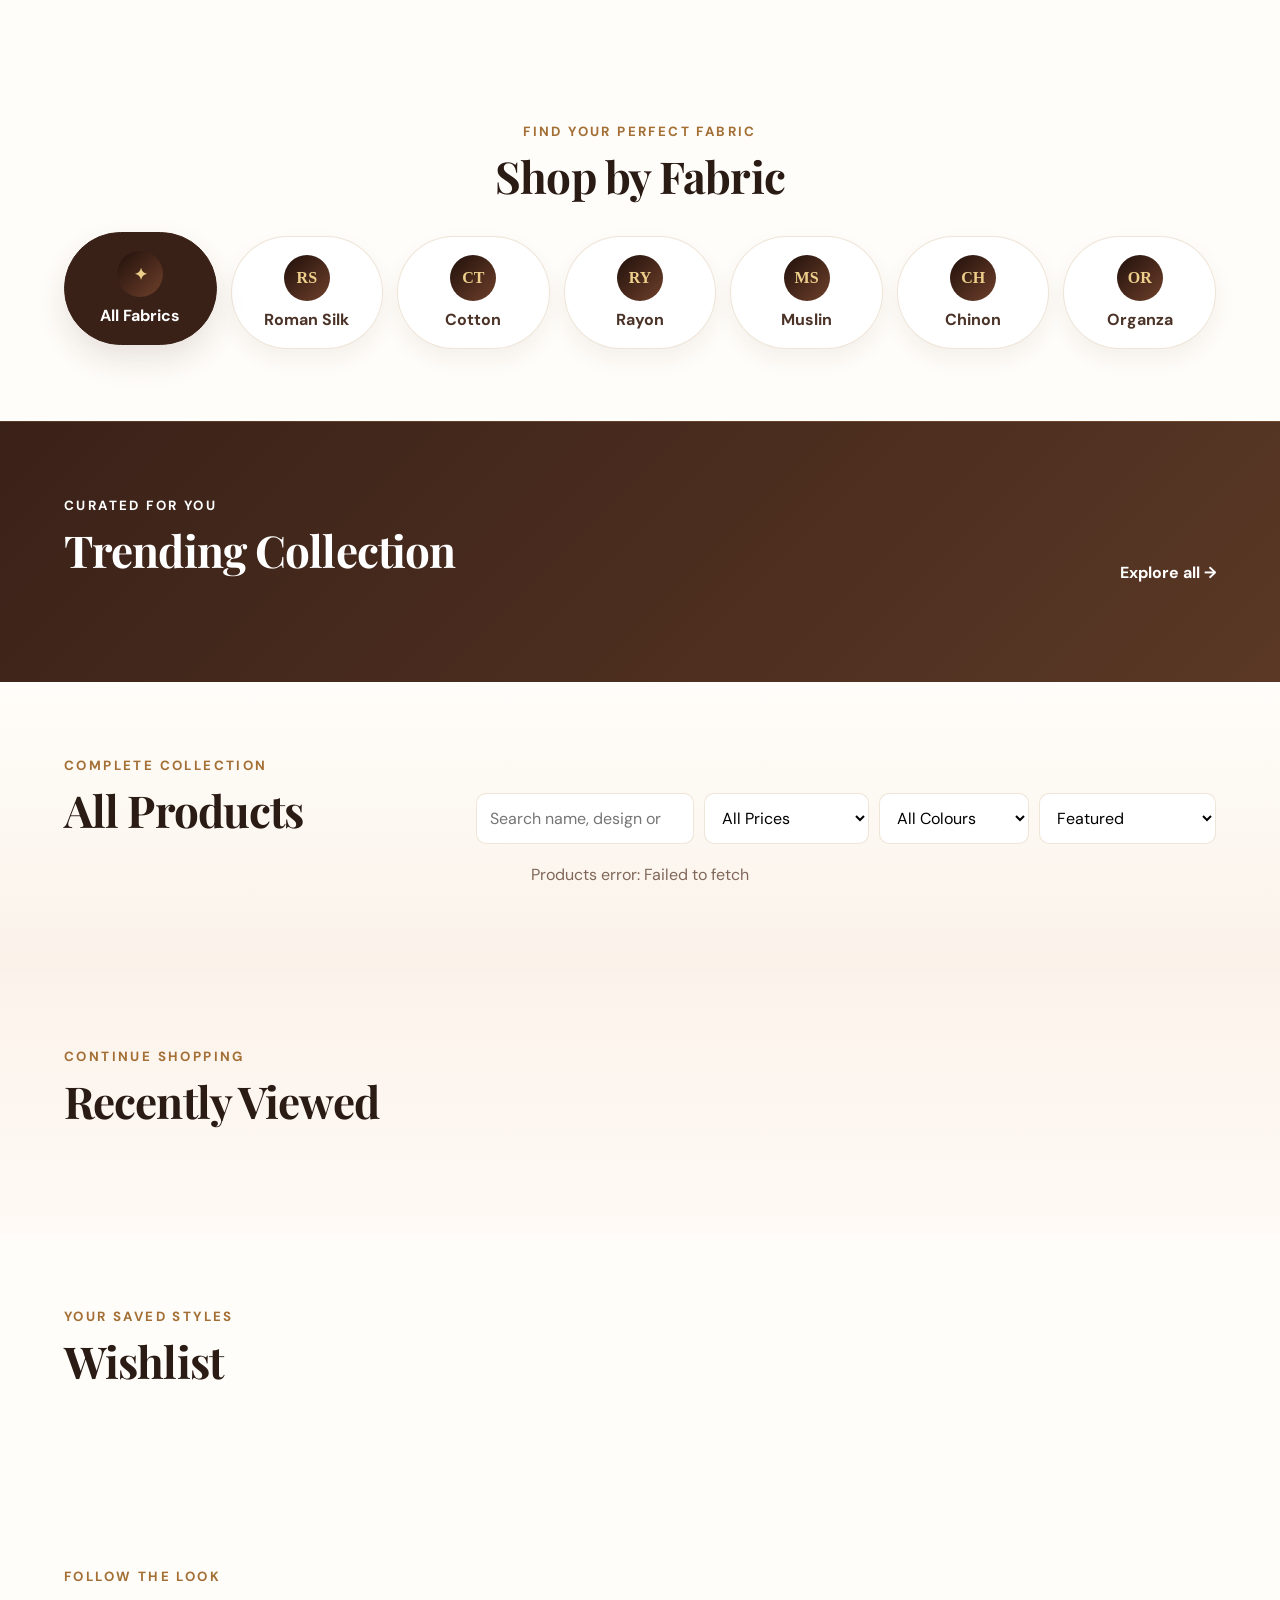
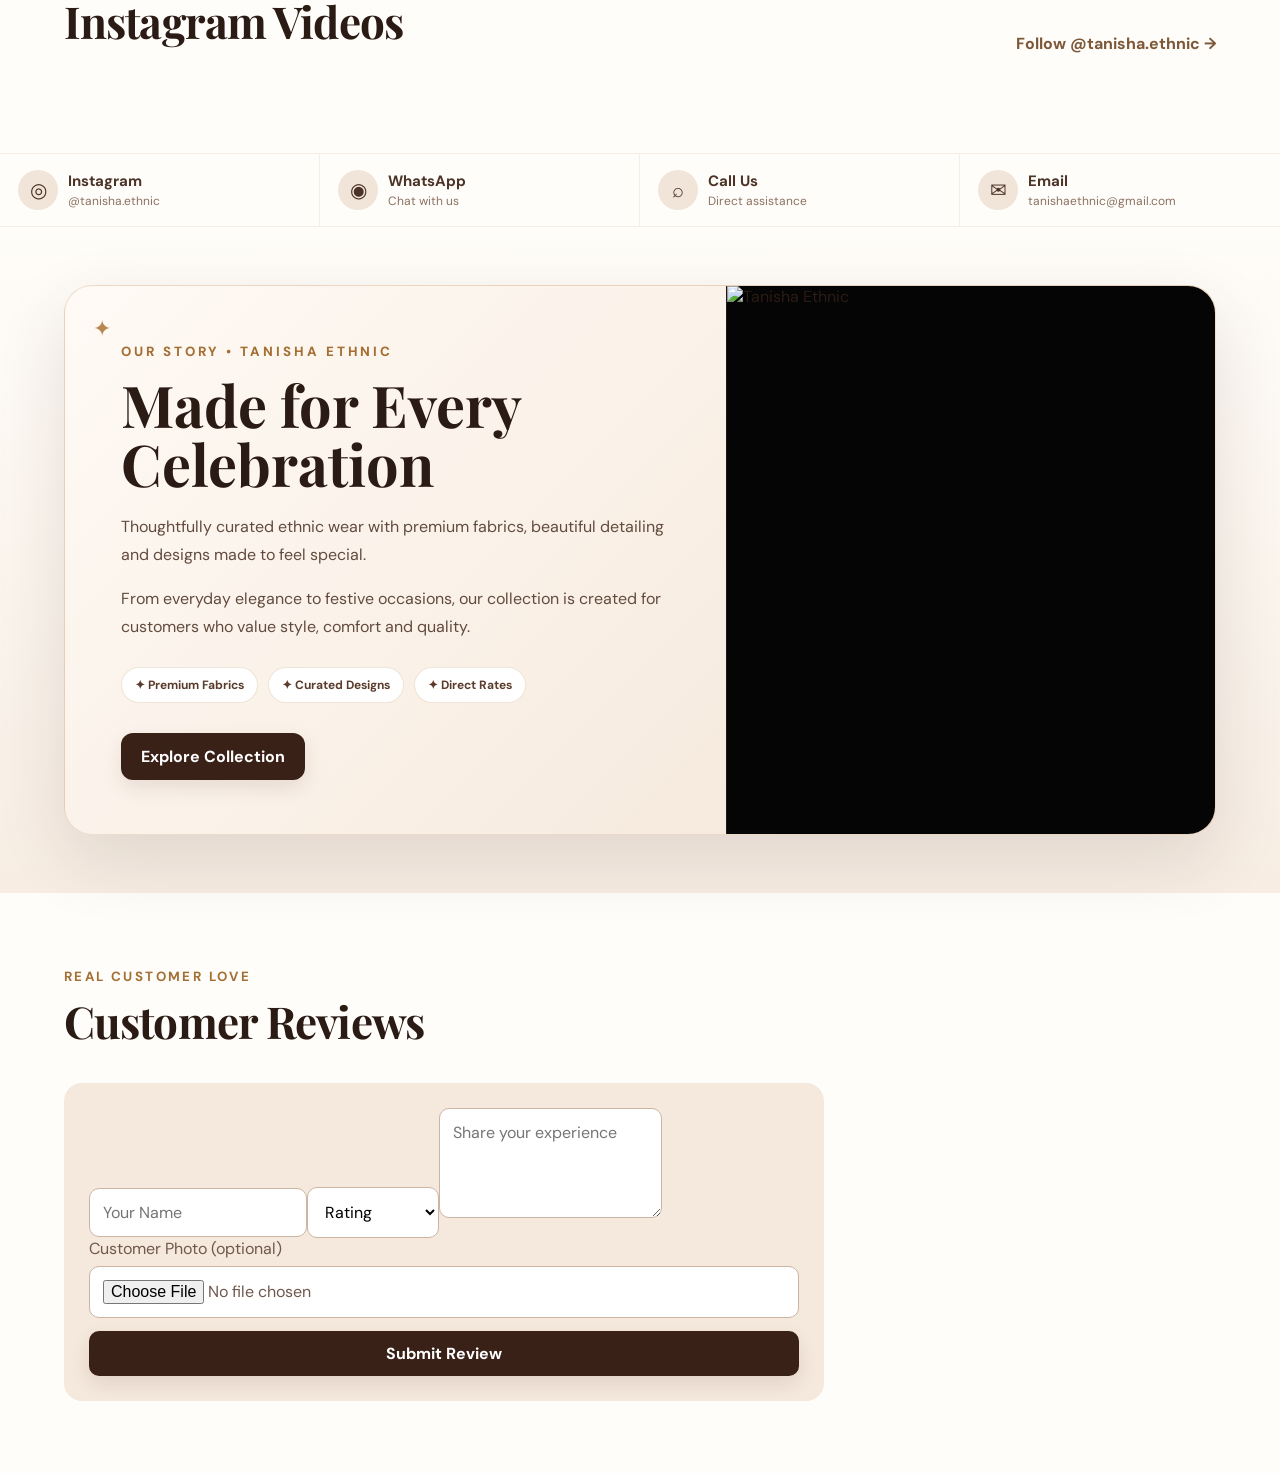
==== commit 4030758b: "fix: add Tanisha Ethnic Instagram link" ====
--- a/index.html
+++ b/index.html
@@ -111,7 +111,7 @@
 
     <section id="videos" class="section videoSection"><div class="sectionHeading"><div><small>FOLLOW THE LOOK</small><h2>Instagram Videos</h2></div><a id="instagramSectionLink" target="_blank" rel="noopener">Follow @tanisha.ethnic →</a></div><div id="videoGrid" class="videoGrid"></div></section>
 
-    <div class="contactQuickLinks"><a id="storyInstagram" target="_blank" rel="noopener"><span>◎</span><b>Instagram</b><small>@tanisha.ethnic</small></a><a id="storyWhatsApp" target="_blank" rel="noopener"><span>◉</span><b>WhatsApp</b><small>Chat with us</small></a><a id="storyCall"><span>⌕</span><b>Call Us</b><small>Direct assistance</small></a><a id="storyEmail" href="mailto:tanishaethnic@gmail.com"><span>✉</span><b>Email</b><small>tanishaethnic@gmail.com</small></a></div><section id="story" class="section storySection"><div class="storyCard"><div><small>OUR STORY • TANISHA ETHNIC</small><h2>Made for Every Celebration</h2><p>Thoughtfully curated ethnic wear with premium fabrics, beautiful detailing and designs made to feel special.</p><p>From everyday elegance to festive occasions, our collection is created for customers who value style, comfort and quality.</p><div class="storyHighlights"><span>✦ Premium Fabrics</span><span>✦ Curated Designs</span><span>✦ Direct Rates</span></div><a href="#shop" class="primaryBtn">Explore Collection</a></div><img src="brand-round.png" alt="Tanisha Ethnic"></div></section>
+    <div class="contactQuickLinks"><a id="storyInstagram" href="https://www.instagram.com/tanisha.ethnic/" target="_blank" rel="noopener"><span>◎</span><b>Instagram</b><small>@tanisha.ethnic</small></a><a id="storyWhatsApp" target="_blank" rel="noopener"><span>◉</span><b>WhatsApp</b><small>Chat with us</small></a><a id="storyCall"><span>⌕</span><b>Call Us</b><small>Direct assistance</small></a><a id="storyEmail" href="mailto:tanishaethnic@gmail.com"><span>✉</span><b>Email</b><small>tanishaethnic@gmail.com</small></a></div><section id="story" class="section storySection"><div class="storyCard"><div><small>OUR STORY • TANISHA ETHNIC</small><h2>Made for Every Celebration</h2><p>Thoughtfully curated ethnic wear with premium fabrics, beautiful detailing and designs made to feel special.</p><p>From everyday elegance to festive occasions, our collection is created for customers who value style, comfort and quality.</p><div class="storyHighlights"><span>✦ Premium Fabrics</span><span>✦ Curated Designs</span><span>✦ Direct Rates</span></div><a href="#shop" class="primaryBtn">Explore Collection</a></div><img src="brand-round.png" alt="Tanisha Ethnic"></div></section>
 
     <section id="reviews" class="section reviewsSection"><div class="sectionHeading"><div><small>REAL CUSTOMER LOVE</small><h2>Customer Reviews</h2></div></div><div class="reviewSummary" id="ratingSummary"></div><div id="reviewGrid" class="reviewsList"></div><form id="reviewForm" class="reviewForm"><div class="reviewFormGrid"><input name="customer_name" required maxlength="80" placeholder="Your Name"><select name="rating" required><option value="">Rating</option><option value="5">★★★★★ 5</option><option value="4">★★★★☆ 4</option><option value="3">★★★☆☆ 3</option><option value="2">★★☆☆☆ 2</option><option value="1">★☆☆☆☆ 1</option></select><textarea name="review_text" required maxlength="500" placeholder="Share your experience"></textarea><label class="reviewUpload">Customer Photo (optional)<input name="photo" type="file" accept="image/*"></label></div><button class="primaryBtn" type="submit">Submit Review</button></form></section>
   </main>
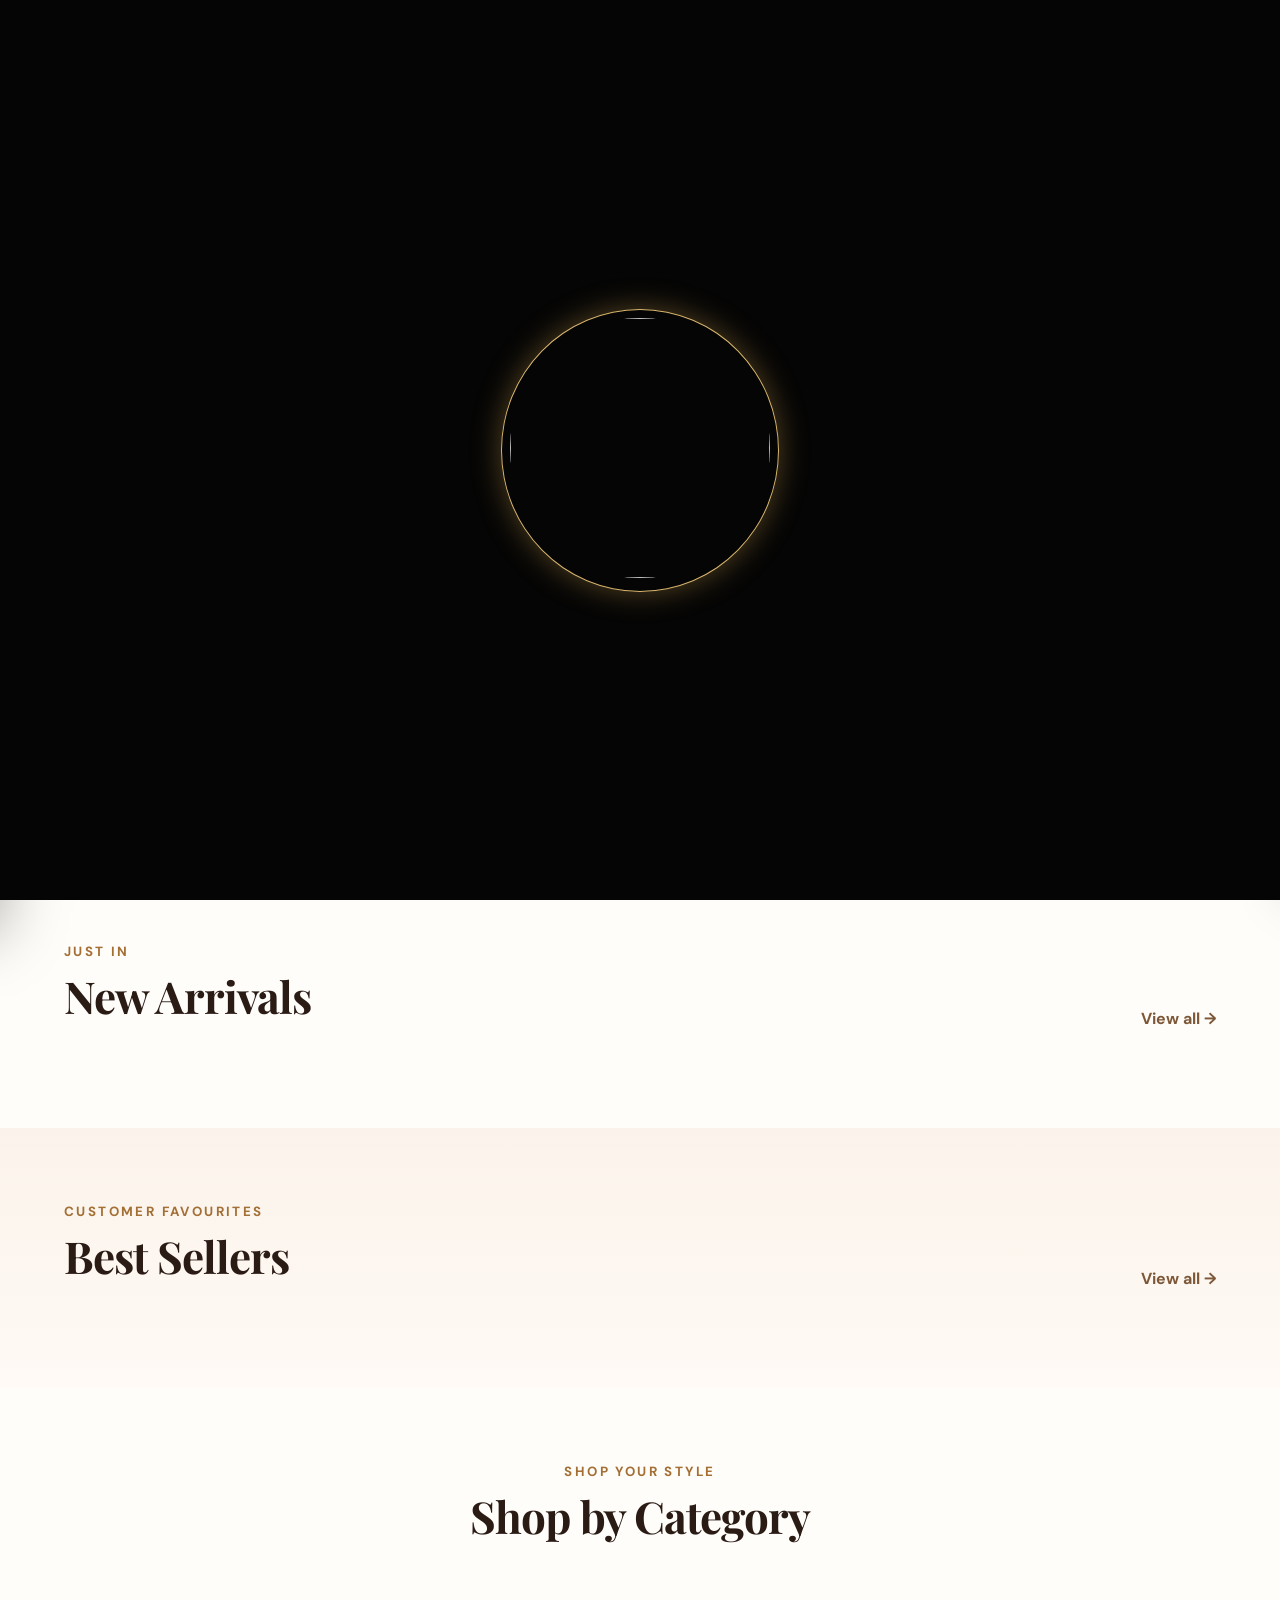
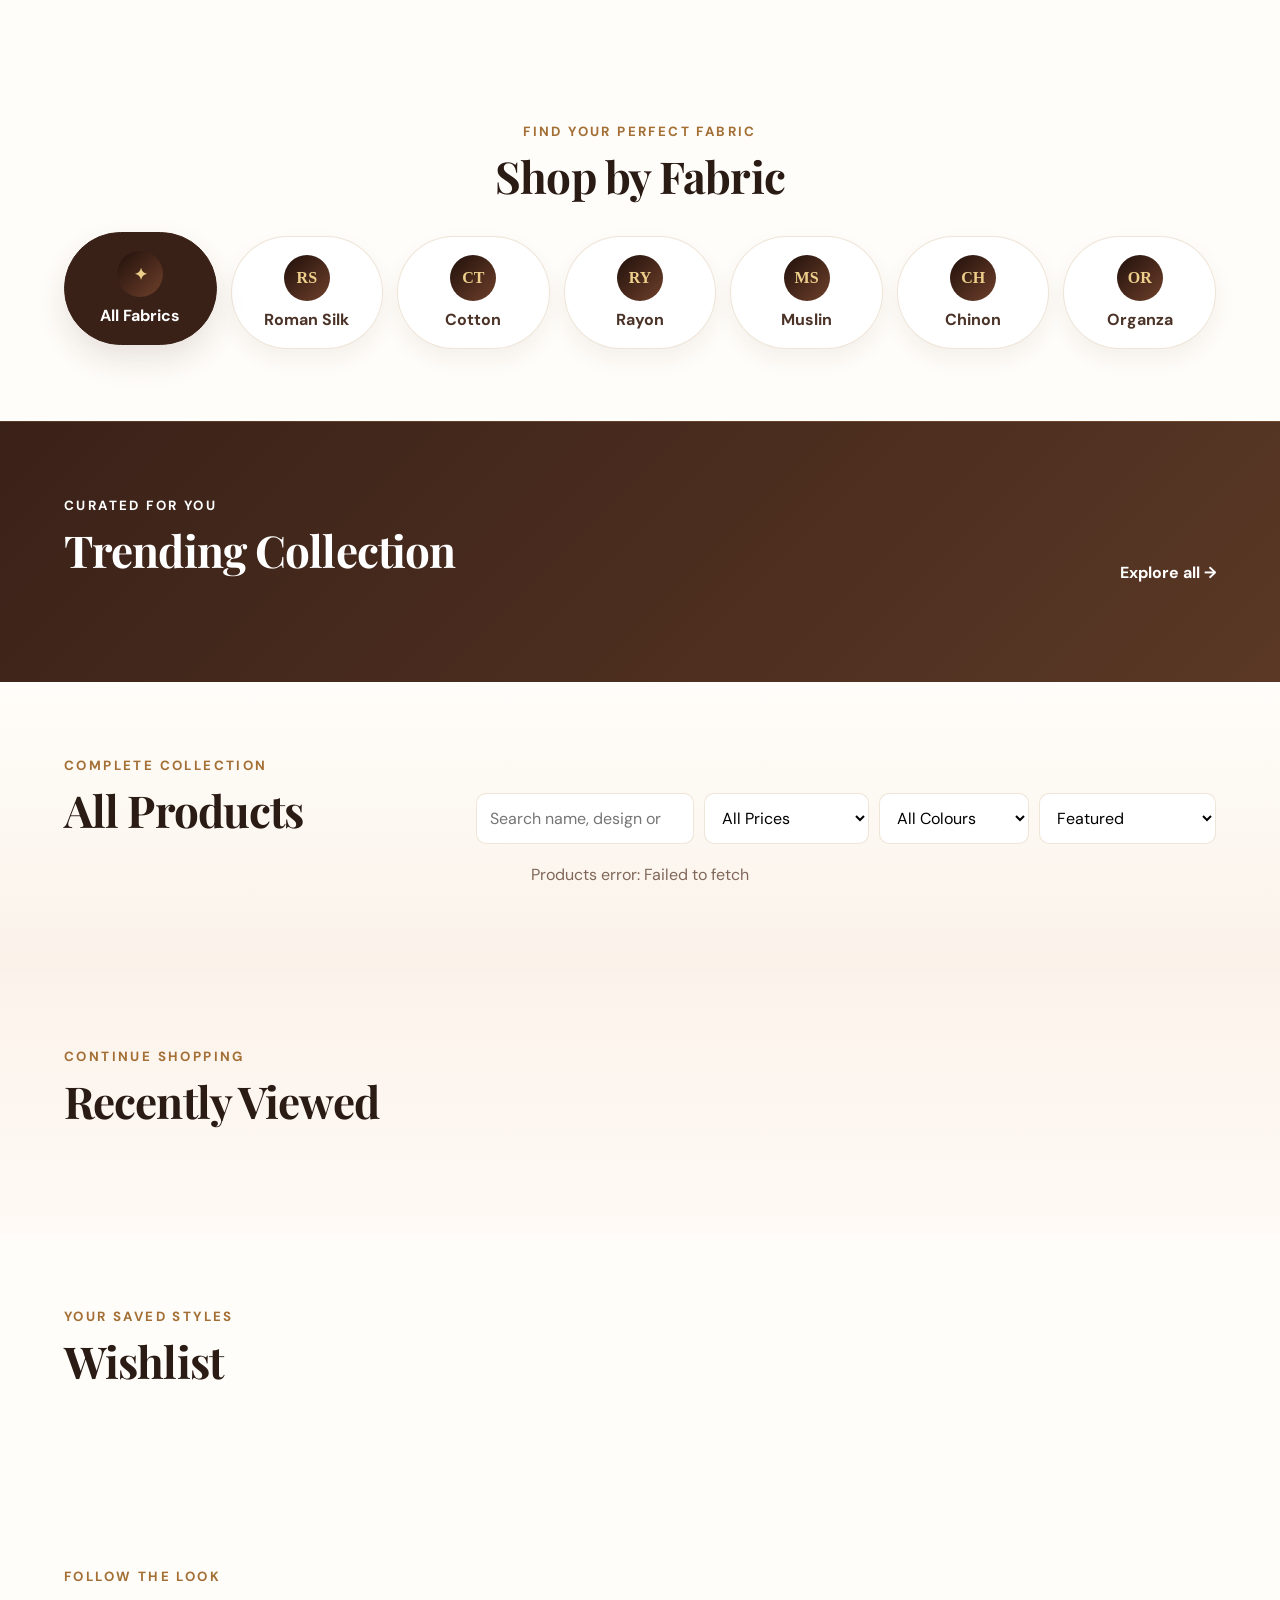
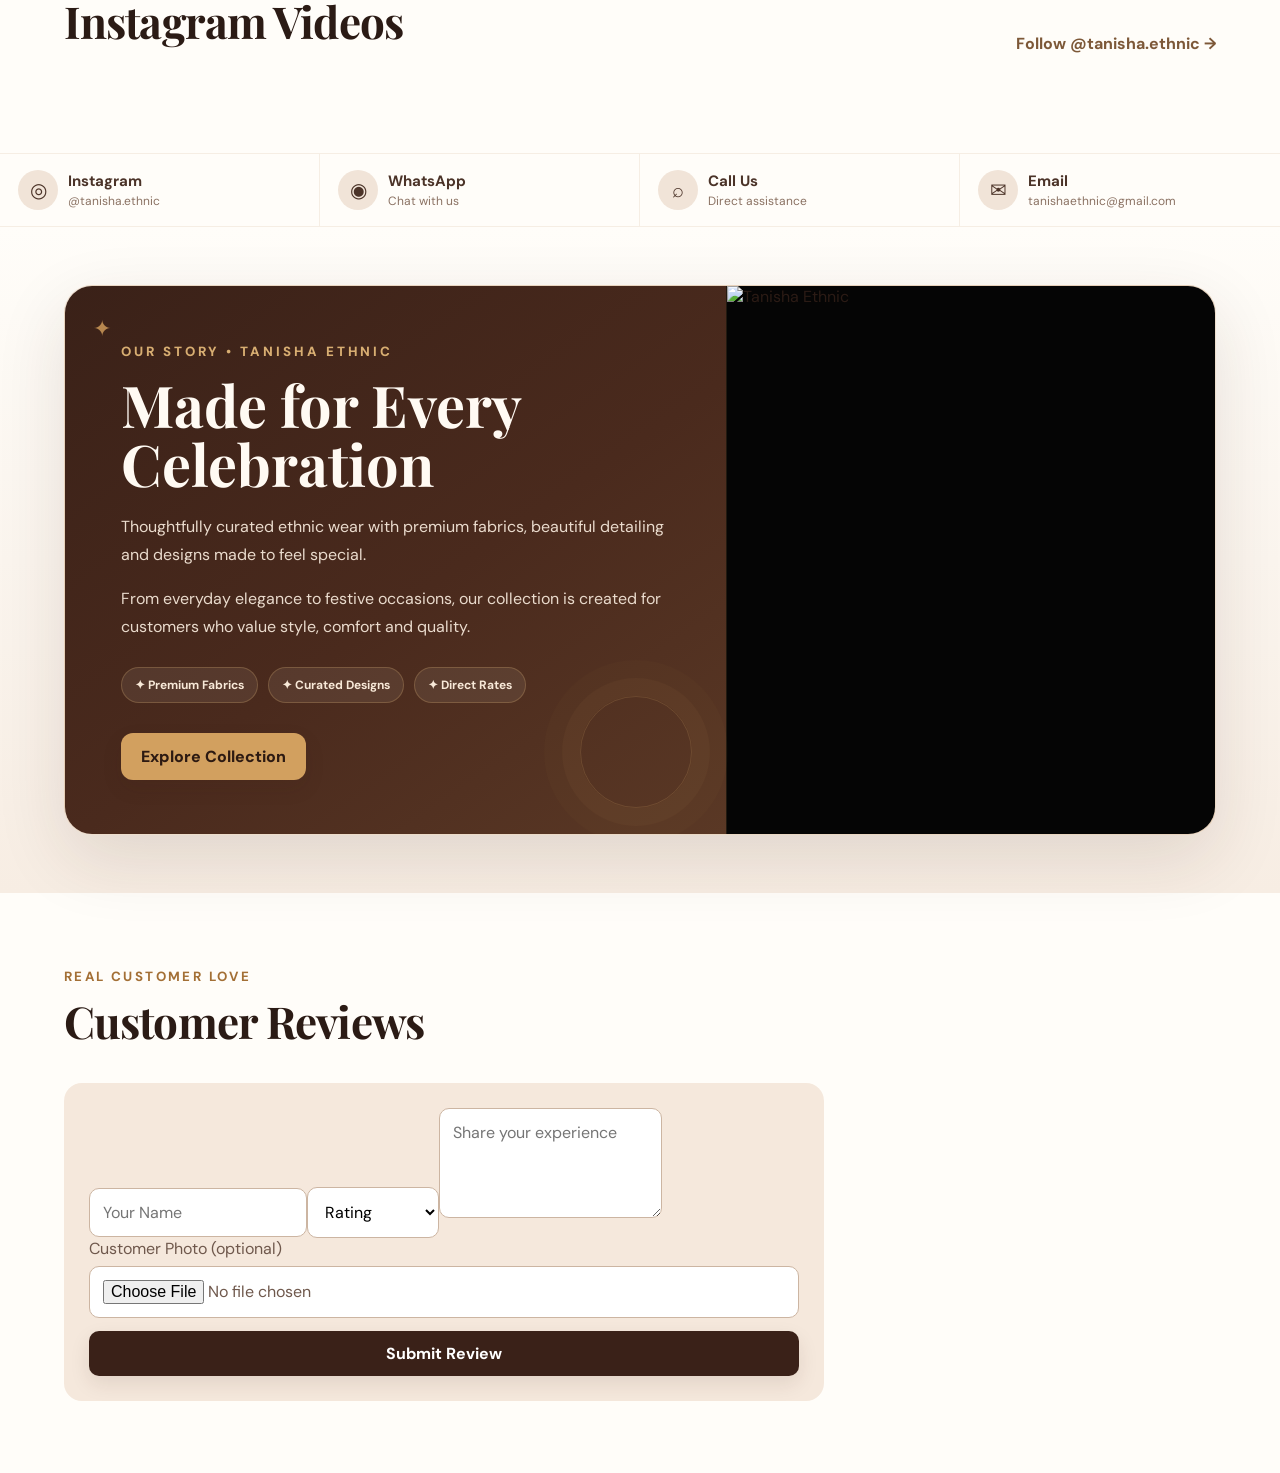
==== commit eaf6b56c: "style: add rich brown background behind story content" ====
--- a/index.html
+++ b/index.html
@@ -48,7 +48,22 @@
     "sameAs": ["https://www.instagram.com/tanisha.ethnic/"]
   }
   </script>
-<style id="story-premium-v48">.storySection{background:linear-gradient(180deg,#fffdf9 0%,#f7ede3 100%)!important;padding-top:58px!important;padding-bottom:58px!important}.storyCard{max-width:1180px!important;margin:0 auto!important;display:grid!important;grid-template-columns:1.15fr .85fr!important;align-items:stretch!important;overflow:hidden!important;border:1px solid rgba(183,135,79,.24)!important;border-radius:28px!important;background:linear-gradient(135deg,#fffaf5,#f3e4d5)!important;box-shadow:0 24px 70px rgba(58,33,24,.12)!important;position:relative!important}.storyCard>div:first-child{padding:54px 56px!important;position:relative!important}.storyCard>div:first-child:before{content:"✦";position:absolute;top:28px;left:28px;color:#b7874f;font-size:22px}.storyCard>div:first-child>small{color:#a36f35!important;letter-spacing:.22em!important;font-weight:800!important}.storyCard h2{font-family:"Playfair Display",serif!important;color:#2b1b15!important;font-size:clamp(36px,4.5vw,58px)!important;line-height:1.02!important;margin:14px 0 20px!important;max-width:620px!important}.storyCard p{color:#624b3e!important;font-size:16px!important;line-height:1.75!important;max-width:650px!important}.storyHighlights{display:flex!important;flex-wrap:wrap!important;gap:10px!important;margin:26px 0 30px!important}.storyHighlights span{padding:9px 13px!important;border-radius:999px!important;background:#fff!important;border:1px solid rgba(183,135,79,.22)!important;color:#5b3c2c!important;font-size:12px!important;font-weight:700!important}.storyCard .primaryBtn{border-radius:12px!important;padding:13px 20px!important}.storyCard>img{width:100%!important;height:100%!important;min-height:390px!important;object-fit:cover!important;background:#050505!important;display:block!important;border-left:1px solid rgba(183,135,79,.16)!important}.modalCard{border:1px solid rgba(183,135,79,.25)!important;box-shadow:0 30px 90px rgba(20,10,5,.35)!important}.modalClose{position:absolute;right:14px;top:14px;width:42px;height:42px;border:1px solid rgba(183,135,79,.25);border-radius:50%;background:#fff;color:#3a2118;font-size:24px;z-index:5}.relatedProducts{margin-top:28px}.relatedGrid{display:grid;grid-template-columns:repeat(3,1fr);gap:10px;margin-top:10px}.relatedMini{display:grid;grid-template-columns:52px 1fr;gap:8px;align-items:center;padding:8px;border:1px solid #ead9ca;border-radius:12px;background:#fff}.relatedMini img{width:52px;height:64px;object-fit:cover;border-radius:8px}.relatedMini b{font-size:11px;display:block;line-height:1.25}.relatedMini span{font-size:12px;color:#8a5e3c}.zoomNav{position:fixed!important;top:50%!important;transform:translateY(-50%)!important;background:#fff!important;color:#3a2118!important}.zoomNav.prev{left:18px!important}.zoomNav.next{right:18px!important}.zoomCounter{position:fixed;bottom:24px;left:50%;transform:translateX(-50%);color:#fff;background:#0008;padding:6px 10px;border-radius:20px;font-size:12px}.zoomOverlay .zoomCounter.hidden{display:none}.legacyCompat{display:none}@media(max-width:700px){.storySection{padding:34px 14px!important}.storyCard{grid-template-columns:1fr!important;border-radius:22px!important}.storyCard>div:first-child{padding:34px 24px 28px!important}.storyCard h2{font-size:34px!important}.storyCard p{font-size:14px!important;line-height:1.65!important}.storyCard>img{min-height:260px!important;height:260px!important;border-left:0!important;border-top:1px solid rgba(183,135,79,.16)!important;object-fit:contain!important}.relatedGrid{grid-template-columns:1fr!important}.modalCard{max-height:96vh!important}.gallery{padding:12px!important}.mainImageBox>img{height:330px!important}.productDetails{padding:22px!important}.productDetails h2{font-size:30px!important}}</style></head>
+<style id="story-premium-v48">.storySection{background:linear-gradient(180deg,#fffdf9 0%,#f7ede3 100%)!important;padding-top:58px!important;padding-bottom:58px!important}.storyCard{max-width:1180px!important;margin:0 auto!important;display:grid!important;grid-template-columns:1.15fr .85fr!important;align-items:stretch!important;overflow:hidden!important;border:1px solid rgba(183,135,79,.24)!important;border-radius:28px!important;background:linear-gradient(135deg,#fffaf5,#f3e4d5)!important;box-shadow:0 24px 70px rgba(58,33,24,.12)!important;position:relative!important}.storyCard>div:first-child{padding:54px 56px!important;position:relative!important}.storyCard>div:first-child:before{content:"✦";position:absolute;top:28px;left:28px;color:#b7874f;font-size:22px}.storyCard>div:first-child>small{color:#a36f35!important;letter-spacing:.22em!important;font-weight:800!important}.storyCard h2{font-family:"Playfair Display",serif!important;color:#2b1b15!important;font-size:clamp(36px,4.5vw,58px)!important;line-height:1.02!important;margin:14px 0 20px!important;max-width:620px!important}.storyCard p{color:#624b3e!important;font-size:16px!important;line-height:1.75!important;max-width:650px!important}.storyHighlights{display:flex!important;flex-wrap:wrap!important;gap:10px!important;margin:26px 0 30px!important}.storyHighlights span{padding:9px 13px!important;border-radius:999px!important;background:#fff!important;border:1px solid rgba(183,135,79,.22)!important;color:#5b3c2c!important;font-size:12px!important;font-weight:700!important}.storyCard .primaryBtn{border-radius:12px!important;padding:13px 20px!important}.storyCard>img{width:100%!important;height:100%!important;min-height:390px!important;object-fit:cover!important;background:#050505!important;display:block!important;border-left:1px solid rgba(183,135,79,.16)!important}.modalCard{border:1px solid rgba(183,135,79,.25)!important;box-shadow:0 30px 90px rgba(20,10,5,.35)!important}.modalClose{position:absolute;right:14px;top:14px;width:42px;height:42px;border:1px solid rgba(183,135,79,.25);border-radius:50%;background:#fff;color:#3a2118;font-size:24px;z-index:5}.relatedProducts{margin-top:28px}.relatedGrid{display:grid;grid-template-columns:repeat(3,1fr);gap:10px;margin-top:10px}.relatedMini{display:grid;grid-template-columns:52px 1fr;gap:8px;align-items:center;padding:8px;border:1px solid #ead9ca;border-radius:12px;background:#fff}.relatedMini img{width:52px;height:64px;object-fit:cover;border-radius:8px}.relatedMini b{font-size:11px;display:block;line-height:1.25}.relatedMini span{font-size:12px;color:#8a5e3c}.zoomNav{position:fixed!important;top:50%!important;transform:translateY(-50%)!important;background:#fff!important;color:#3a2118!important}.zoomNav.prev{left:18px!important}.zoomNav.next{right:18px!important}.zoomCounter{position:fixed;bottom:24px;left:50%;transform:translateX(-50%);color:#fff;background:#0008;padding:6px 10px;border-radius:20px;font-size:12px}.zoomOverlay .zoomCounter.hidden{display:none}.legacyCompat{display:none}@media(max-width:700px){.storySection{padding:34px 14px!important}.storyCard{grid-template-columns:1fr!important;border-radius:22px!important}.storyCard>div:first-child{padding:34px 24px 28px!important}.storyCard h2{font-size:34px!important}.storyCard p{font-size:14px!important;line-height:1.65!important}.storyCard>img{min-height:260px!important;height:260px!important;border-left:0!important;border-top:1px solid rgba(183,135,79,.16)!important;object-fit:contain!important}.relatedGrid{grid-template-columns:1fr!important}.modalCard{max-height:96vh!important}.gallery{padding:12px!important}.mainImageBox>img{height:330px!important}.productDetails{padding:22px!important}.productDetails h2{font-size:30px!important}}<style id="story-brown-v49">
+.storyCard{background:#3a2118!important;border-color:rgba(183,135,79,.42)!important;box-shadow:0 28px 80px rgba(58,33,24,.22)!important}
+.storyCard>div:first-child{background:linear-gradient(145deg,#3a2118 0%,#4a2a1d 55%,#5a3825 100%)!important;color:#fff8f0!important}
+.storyCard>div:first-child:after{content:"";position:absolute;right:34px;bottom:26px;width:110px;height:110px;border:1px solid rgba(213,169,108,.18);border-radius:50%;box-shadow:0 0 0 18px rgba(213,169,108,.04),0 0 0 36px rgba(213,169,108,.025);pointer-events:none}
+.storyCard>div:first-child>small{color:#d8ae72!important}
+.storyCard h2{color:#fffaf3!important}
+.storyCard p{color:#eadbcd!important}
+.storyHighlights span{background:rgba(255,248,238,.08)!important;border-color:rgba(213,169,108,.28)!important;color:#f8e9d8!important}
+.storyCard .primaryBtn{background:#d2a05f!important;color:#2d1a12!important;border:0!important;font-weight:800!important}
+.storyCard .primaryBtn:hover{background:#e1b977!important}
+@media(max-width:700px){
+.storyCard>div:first-child{padding:34px 24px 30px!important}
+.storyCard>div:first-child:after{right:12px;bottom:12px;width:76px;height:76px}
+.storyCard h2{font-size:33px!important}
+}
+</style></head>
 <body>
   <div id="brandLoader" class="brandLoader" aria-hidden="true"><div class="loaderGlow"><img src="brand-round.png" alt=""><span></span></div></div><script>window.setTimeout(function(){var l=document.getElementById("brandLoader");if(l)l.classList.add("hide");},2500);</script>
   <svg class="svgSprite" aria-hidden="true" focusable="false">
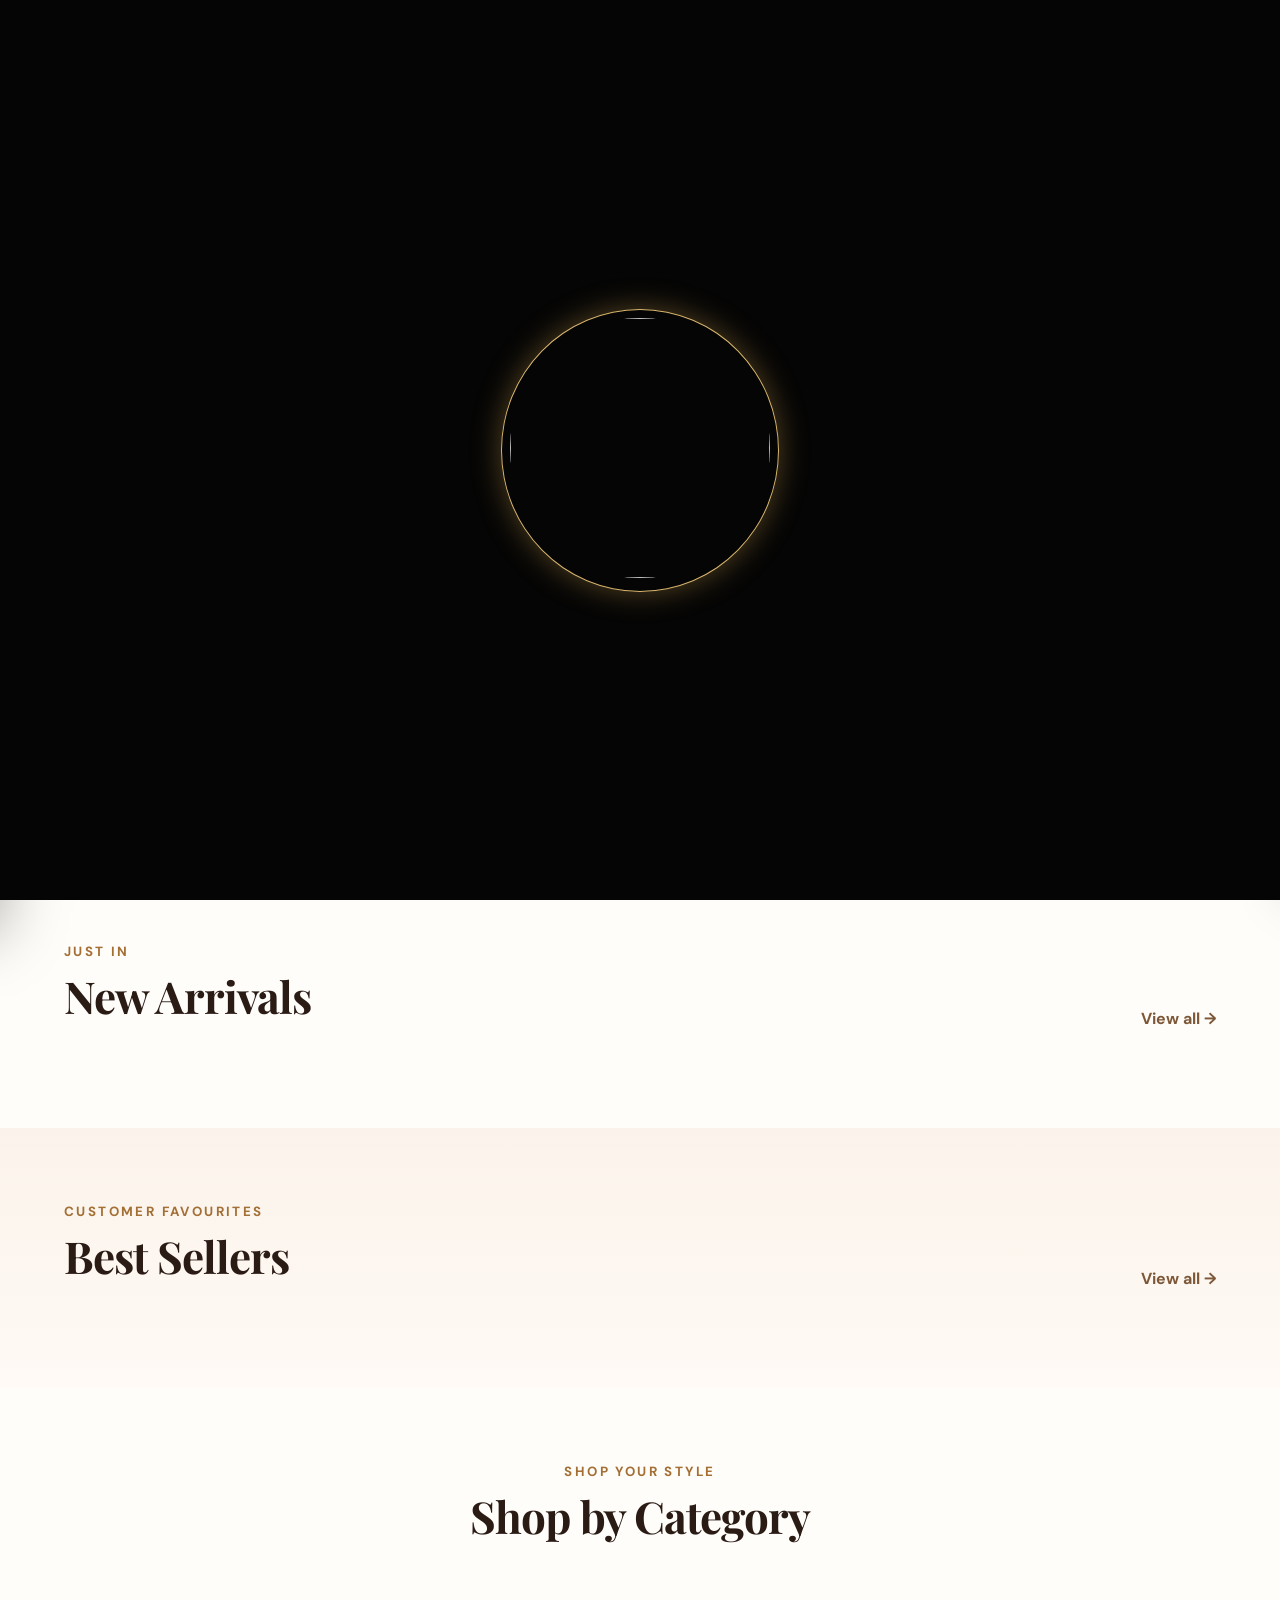
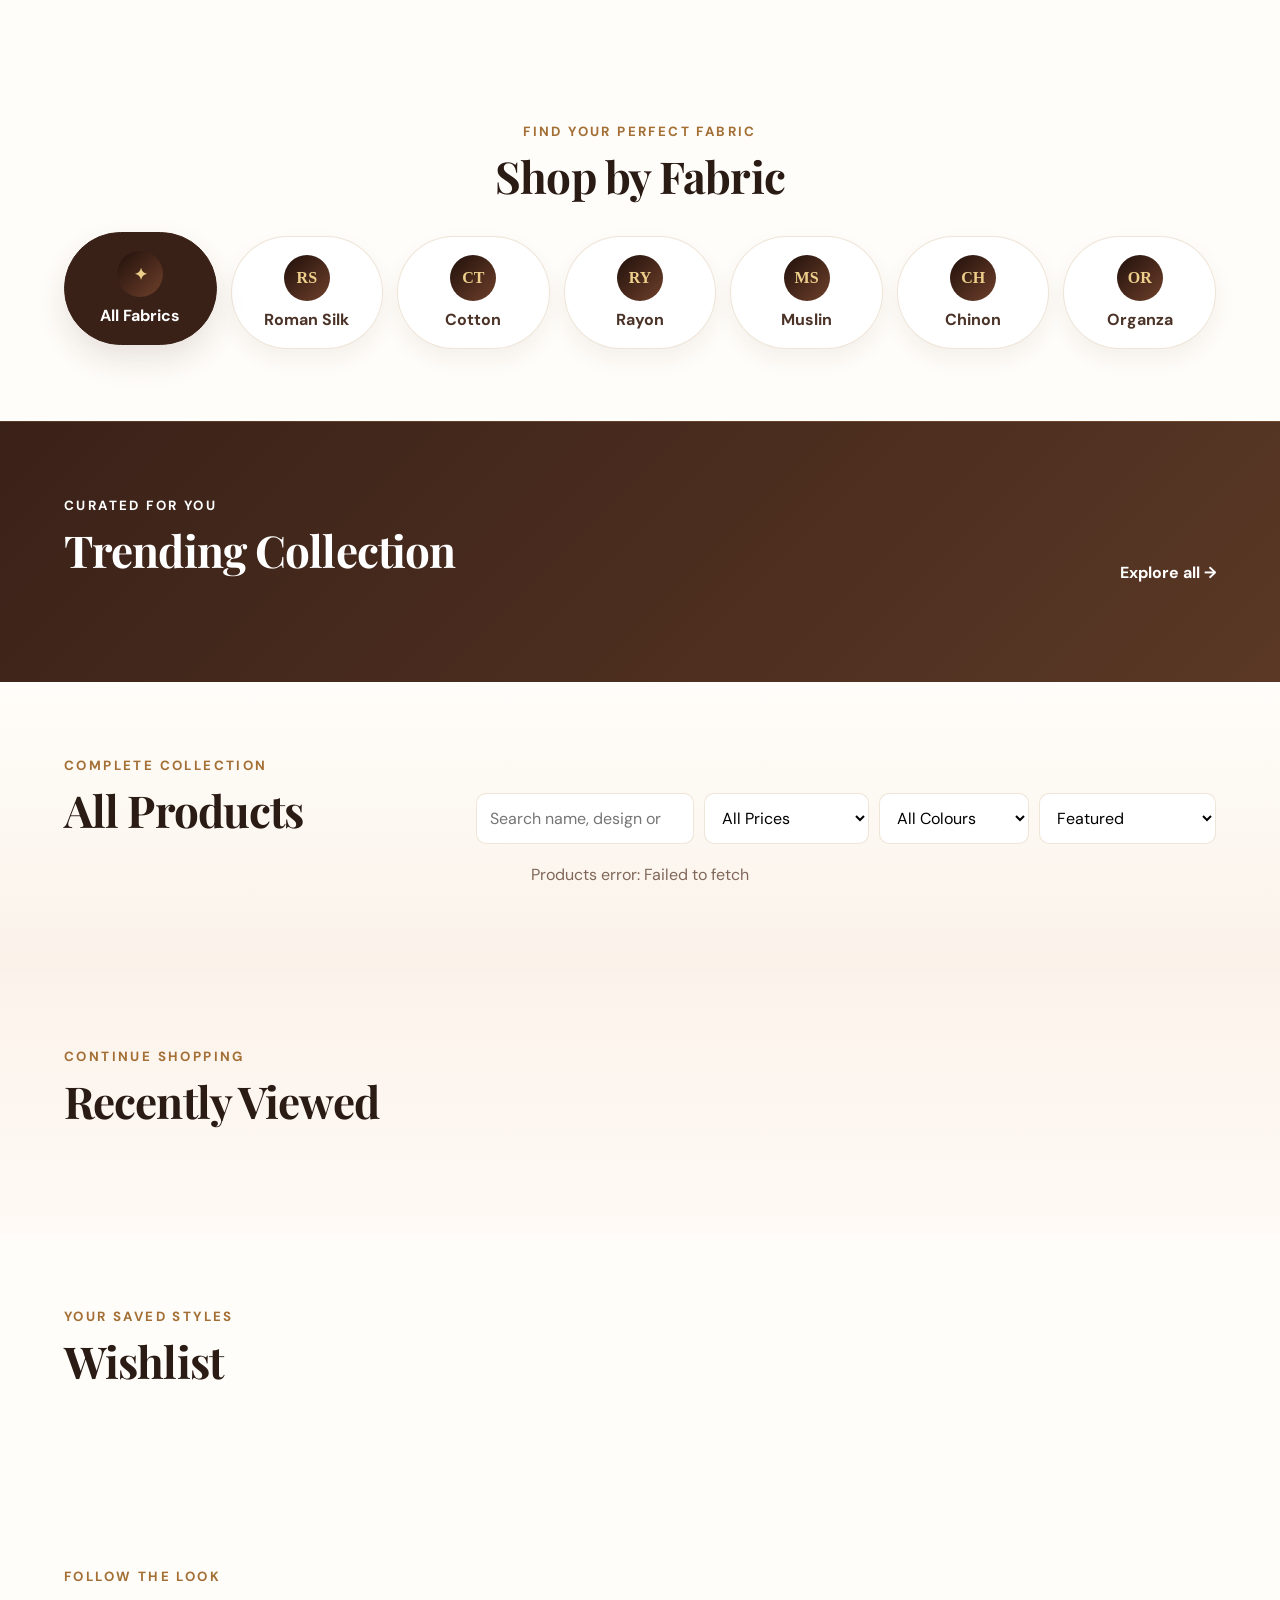
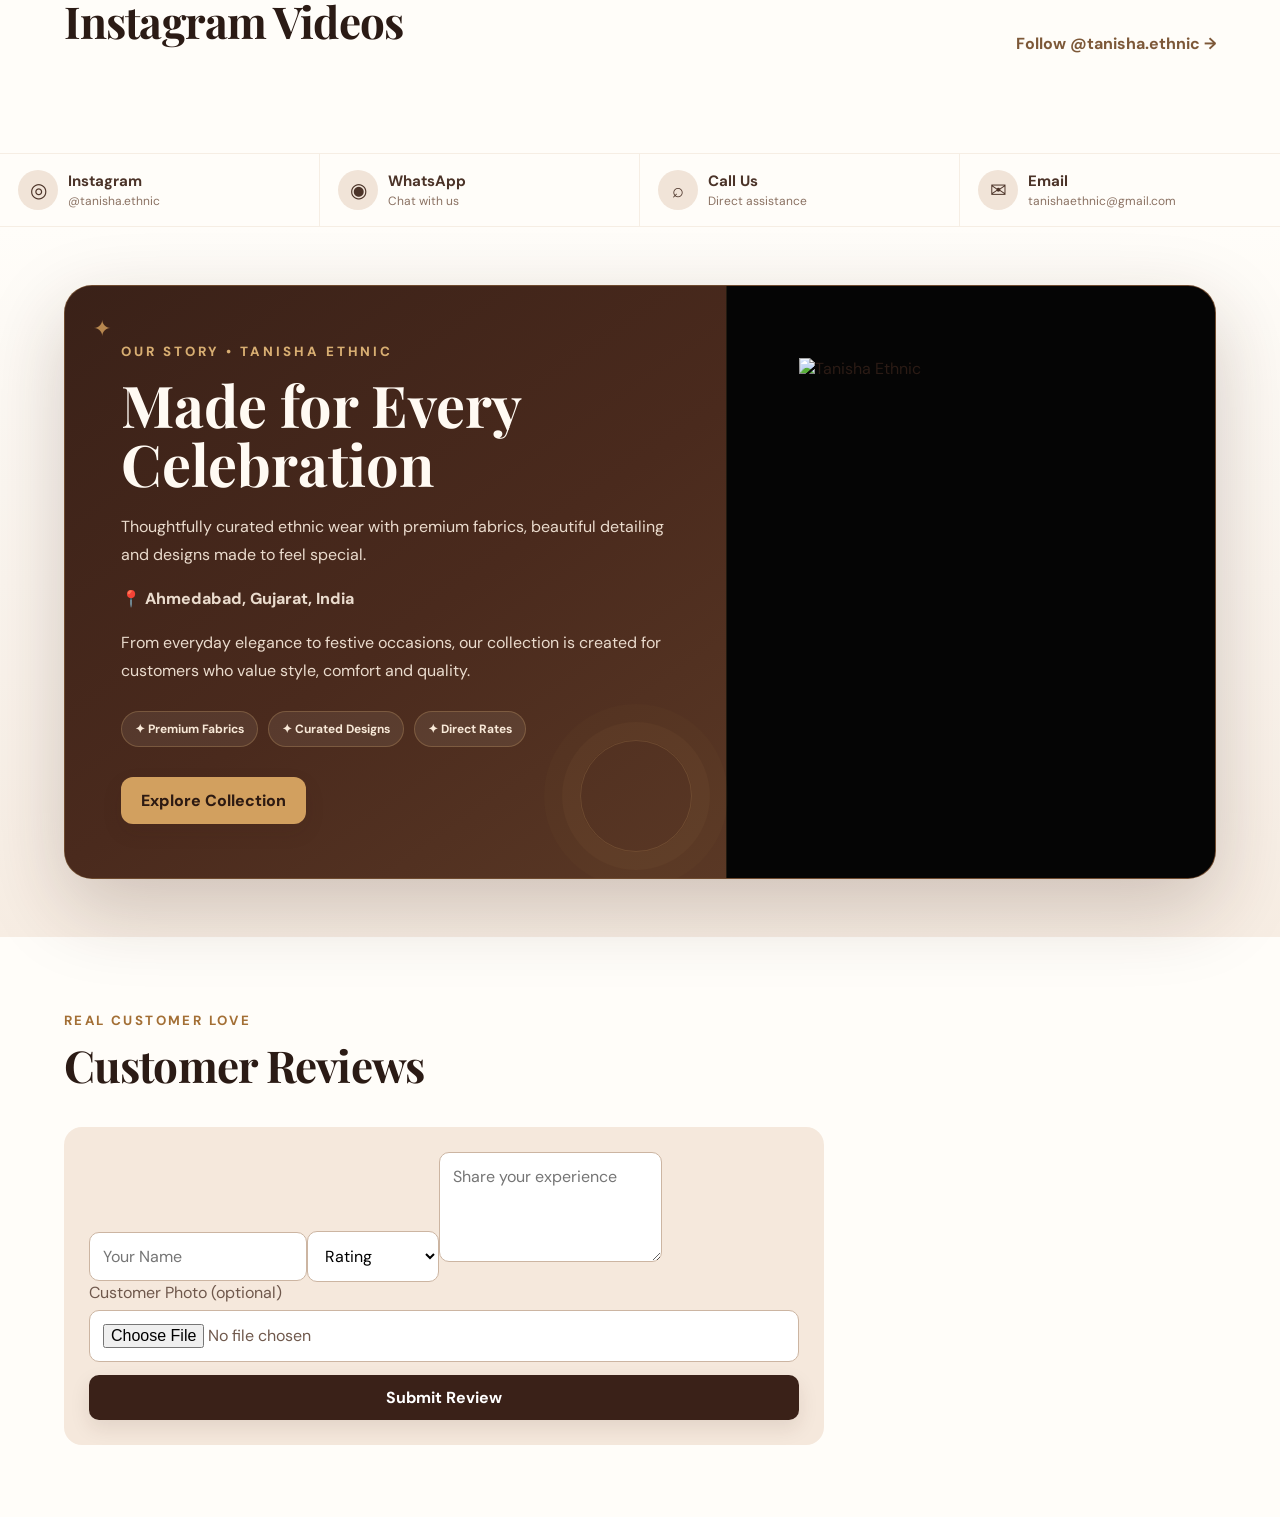
==== commit 40925824: "Refine story logo and add Ahmedabad address" ====
--- a/index.html
+++ b/index.html
@@ -48,7 +48,7 @@
     "sameAs": ["https://www.instagram.com/tanisha.ethnic/"]
   }
   </script>
-<style id="story-premium-v48">.storySection{background:linear-gradient(180deg,#fffdf9 0%,#f7ede3 100%)!important;padding-top:58px!important;padding-bottom:58px!important}.storyCard{max-width:1180px!important;margin:0 auto!important;display:grid!important;grid-template-columns:1.15fr .85fr!important;align-items:stretch!important;overflow:hidden!important;border:1px solid rgba(183,135,79,.24)!important;border-radius:28px!important;background:linear-gradient(135deg,#fffaf5,#f3e4d5)!important;box-shadow:0 24px 70px rgba(58,33,24,.12)!important;position:relative!important}.storyCard>div:first-child{padding:54px 56px!important;position:relative!important}.storyCard>div:first-child:before{content:"✦";position:absolute;top:28px;left:28px;color:#b7874f;font-size:22px}.storyCard>div:first-child>small{color:#a36f35!important;letter-spacing:.22em!important;font-weight:800!important}.storyCard h2{font-family:"Playfair Display",serif!important;color:#2b1b15!important;font-size:clamp(36px,4.5vw,58px)!important;line-height:1.02!important;margin:14px 0 20px!important;max-width:620px!important}.storyCard p{color:#624b3e!important;font-size:16px!important;line-height:1.75!important;max-width:650px!important}.storyHighlights{display:flex!important;flex-wrap:wrap!important;gap:10px!important;margin:26px 0 30px!important}.storyHighlights span{padding:9px 13px!important;border-radius:999px!important;background:#fff!important;border:1px solid rgba(183,135,79,.22)!important;color:#5b3c2c!important;font-size:12px!important;font-weight:700!important}.storyCard .primaryBtn{border-radius:12px!important;padding:13px 20px!important}.storyCard>img{width:100%!important;height:100%!important;min-height:390px!important;object-fit:cover!important;background:#050505!important;display:block!important;border-left:1px solid rgba(183,135,79,.16)!important}.modalCard{border:1px solid rgba(183,135,79,.25)!important;box-shadow:0 30px 90px rgba(20,10,5,.35)!important}.modalClose{position:absolute;right:14px;top:14px;width:42px;height:42px;border:1px solid rgba(183,135,79,.25);border-radius:50%;background:#fff;color:#3a2118;font-size:24px;z-index:5}.relatedProducts{margin-top:28px}.relatedGrid{display:grid;grid-template-columns:repeat(3,1fr);gap:10px;margin-top:10px}.relatedMini{display:grid;grid-template-columns:52px 1fr;gap:8px;align-items:center;padding:8px;border:1px solid #ead9ca;border-radius:12px;background:#fff}.relatedMini img{width:52px;height:64px;object-fit:cover;border-radius:8px}.relatedMini b{font-size:11px;display:block;line-height:1.25}.relatedMini span{font-size:12px;color:#8a5e3c}.zoomNav{position:fixed!important;top:50%!important;transform:translateY(-50%)!important;background:#fff!important;color:#3a2118!important}.zoomNav.prev{left:18px!important}.zoomNav.next{right:18px!important}.zoomCounter{position:fixed;bottom:24px;left:50%;transform:translateX(-50%);color:#fff;background:#0008;padding:6px 10px;border-radius:20px;font-size:12px}.zoomOverlay .zoomCounter.hidden{display:none}.legacyCompat{display:none}@media(max-width:700px){.storySection{padding:34px 14px!important}.storyCard{grid-template-columns:1fr!important;border-radius:22px!important}.storyCard>div:first-child{padding:34px 24px 28px!important}.storyCard h2{font-size:34px!important}.storyCard p{font-size:14px!important;line-height:1.65!important}.storyCard>img{min-height:260px!important;height:260px!important;border-left:0!important;border-top:1px solid rgba(183,135,79,.16)!important;object-fit:contain!important}.relatedGrid{grid-template-columns:1fr!important}.modalCard{max-height:96vh!important}.gallery{padding:12px!important}.mainImageBox>img{height:330px!important}.productDetails{padding:22px!important}.productDetails h2{font-size:30px!important}}<style id="story-brown-v49">
+<style id="story-premium-v48">.storySection{background:linear-gradient(180deg,#fffdf9 0%,#f7ede3 100%)!important;padding-top:58px!important;padding-bottom:58px!important}.storyCard{max-width:1180px!important;margin:0 auto!important;display:grid!important;grid-template-columns:1.15fr .85fr!important;align-items:stretch!important;overflow:hidden!important;border:1px solid rgba(183,135,79,.24)!important;border-radius:28px!important;background:linear-gradient(135deg,#fffaf5,#f3e4d5)!important;box-shadow:0 24px 70px rgba(58,33,24,.12)!important;position:relative!important}.storyCard>div:first-child{padding:54px 56px!important;position:relative!important}.storyCard>div:first-child:before{content:"✦";position:absolute;top:28px;left:28px;color:#b7874f;font-size:22px}.storyCard>div:first-child>small{color:#a36f35!important;letter-spacing:.22em!important;font-weight:800!important}.storyCard h2{font-family:"Playfair Display",serif!important;color:#2b1b15!important;font-size:clamp(36px,4.5vw,58px)!important;line-height:1.02!important;margin:14px 0 20px!important;max-width:620px!important}.storyCard p{color:#624b3e!important;font-size:16px!important;line-height:1.75!important;max-width:650px!important}.storyHighlights{display:flex!important;flex-wrap:wrap!important;gap:10px!important;margin:26px 0 30px!important}.storyHighlights span{padding:9px 13px!important;border-radius:999px!important;background:#fff!important;border:1px solid rgba(183,135,79,.22)!important;color:#5b3c2c!important;font-size:12px!important;font-weight:700!important}.storyAddress{margin:10px 0 0!important;color:#d8ae72!important;font-size:14px!important}.storyAddress strong{font-weight:800!important}.storyCard .primaryBtn{border-radius:12px!important;padding:13px 20px!important}.storyCard>img{width:100%!important;height:100%!important;min-height:390px!important;object-fit:contain!important;padding:72px!important;background:#050505!important;display:block!important;border-left:1px solid rgba(183,135,79,.16)!important}.modalCard{border:1px solid rgba(183,135,79,.25)!important;box-shadow:0 30px 90px rgba(20,10,5,.35)!important}.modalClose{position:absolute;right:14px;top:14px;width:42px;height:42px;border:1px solid rgba(183,135,79,.25);border-radius:50%;background:#fff;color:#3a2118;font-size:24px;z-index:5}.relatedProducts{margin-top:28px}.relatedGrid{display:grid;grid-template-columns:repeat(3,1fr);gap:10px;margin-top:10px}.relatedMini{display:grid;grid-template-columns:52px 1fr;gap:8px;align-items:center;padding:8px;border:1px solid #ead9ca;border-radius:12px;background:#fff}.relatedMini img{width:52px;height:64px;object-fit:cover;border-radius:8px}.relatedMini b{font-size:11px;display:block;line-height:1.25}.relatedMini span{font-size:12px;color:#8a5e3c}.zoomNav{position:fixed!important;top:50%!important;transform:translateY(-50%)!important;background:#fff!important;color:#3a2118!important}.zoomNav.prev{left:18px!important}.zoomNav.next{right:18px!important}.zoomCounter{position:fixed;bottom:24px;left:50%;transform:translateX(-50%);color:#fff;background:#0008;padding:6px 10px;border-radius:20px;font-size:12px}.zoomOverlay .zoomCounter.hidden{display:none}.legacyCompat{display:none}@media(max-width:700px){.storySection{padding:34px 14px!important}.storyCard{grid-template-columns:1fr!important;border-radius:22px!important}.storyCard>div:first-child{padding:34px 24px 28px!important}.storyCard h2{font-size:34px!important}.storyCard p{font-size:14px!important;line-height:1.65!important}.storyCard>img{min-height:260px!important;height:260px!important;border-left:0!important;border-top:1px solid rgba(183,135,79,.16)!important;object-fit:contain!important;padding:36px!important}.relatedGrid{grid-template-columns:1fr!important}.modalCard{max-height:96vh!important}.gallery{padding:12px!important}.mainImageBox>img{height:330px!important}.productDetails{padding:22px!important}.productDetails h2{font-size:30px!important}}</style><style id="story-brown-v49">
 .storyCard{background:#3a2118!important;border-color:rgba(183,135,79,.42)!important;box-shadow:0 28px 80px rgba(58,33,24,.22)!important}
 .storyCard>div:first-child{background:linear-gradient(145deg,#3a2118 0%,#4a2a1d 55%,#5a3825 100%)!important;color:#fff8f0!important}
 .storyCard>div:first-child:after{content:"";position:absolute;right:34px;bottom:26px;width:110px;height:110px;border:1px solid rgba(213,169,108,.18);border-radius:50%;box-shadow:0 0 0 18px rgba(213,169,108,.04),0 0 0 36px rgba(213,169,108,.025);pointer-events:none}
@@ -126,7 +126,7 @@
 
     <section id="videos" class="section videoSection"><div class="sectionHeading"><div><small>FOLLOW THE LOOK</small><h2>Instagram Videos</h2></div><a id="instagramSectionLink" target="_blank" rel="noopener">Follow @tanisha.ethnic →</a></div><div id="videoGrid" class="videoGrid"></div></section>
 
-    <div class="contactQuickLinks"><a id="storyInstagram" href="https://www.instagram.com/tanisha.ethnic/" target="_blank" rel="noopener"><span>◎</span><b>Instagram</b><small>@tanisha.ethnic</small></a><a id="storyWhatsApp" target="_blank" rel="noopener"><span>◉</span><b>WhatsApp</b><small>Chat with us</small></a><a id="storyCall"><span>⌕</span><b>Call Us</b><small>Direct assistance</small></a><a id="storyEmail" href="mailto:tanishaethnic@gmail.com"><span>✉</span><b>Email</b><small>tanishaethnic@gmail.com</small></a></div><section id="story" class="section storySection"><div class="storyCard"><div><small>OUR STORY • TANISHA ETHNIC</small><h2>Made for Every Celebration</h2><p>Thoughtfully curated ethnic wear with premium fabrics, beautiful detailing and designs made to feel special.</p><p>From everyday elegance to festive occasions, our collection is created for customers who value style, comfort and quality.</p><div class="storyHighlights"><span>✦ Premium Fabrics</span><span>✦ Curated Designs</span><span>✦ Direct Rates</span></div><a href="#shop" class="primaryBtn">Explore Collection</a></div><img src="brand-round.png" alt="Tanisha Ethnic"></div></section>
+    <div class="contactQuickLinks"><a id="storyInstagram" href="https://www.instagram.com/tanisha.ethnic/" target="_blank" rel="noopener"><span>◎</span><b>Instagram</b><small>@tanisha.ethnic</small></a><a id="storyWhatsApp" target="_blank" rel="noopener"><span>◉</span><b>WhatsApp</b><small>Chat with us</small></a><a id="storyCall"><span>⌕</span><b>Call Us</b><small>Direct assistance</small></a><a id="storyEmail" href="mailto:tanishaethnic@gmail.com"><span>✉</span><b>Email</b><small>tanishaethnic@gmail.com</small></a></div><section id="story" class="section storySection"><div class="storyCard"><div><small>OUR STORY • TANISHA ETHNIC</small><h2>Made for Every Celebration</h2><p>Thoughtfully curated ethnic wear with premium fabrics, beautiful detailing and designs made to feel special.</p><p class="storyAddress"><strong>📍 Ahmedabad, Gujarat, India</strong></p><p>From everyday elegance to festive occasions, our collection is created for customers who value style, comfort and quality.</p><div class="storyHighlights"><span>✦ Premium Fabrics</span><span>✦ Curated Designs</span><span>✦ Direct Rates</span></div><a href="#shop" class="primaryBtn">Explore Collection</a></div><img src="brand-round.png" alt="Tanisha Ethnic"></div></section>
 
     <section id="reviews" class="section reviewsSection"><div class="sectionHeading"><div><small>REAL CUSTOMER LOVE</small><h2>Customer Reviews</h2></div></div><div class="reviewSummary" id="ratingSummary"></div><div id="reviewGrid" class="reviewsList"></div><form id="reviewForm" class="reviewForm"><div class="reviewFormGrid"><input name="customer_name" required maxlength="80" placeholder="Your Name"><select name="rating" required><option value="">Rating</option><option value="5">★★★★★ 5</option><option value="4">★★★★☆ 4</option><option value="3">★★★☆☆ 3</option><option value="2">★★☆☆☆ 2</option><option value="1">★☆☆☆☆ 1</option></select><textarea name="review_text" required maxlength="500" placeholder="Share your experience"></textarea><label class="reviewUpload">Customer Photo (optional)<input name="photo" type="file" accept="image/*"></label></div><button class="primaryBtn" type="submit">Submit Review</button></form></section>
   </main>
